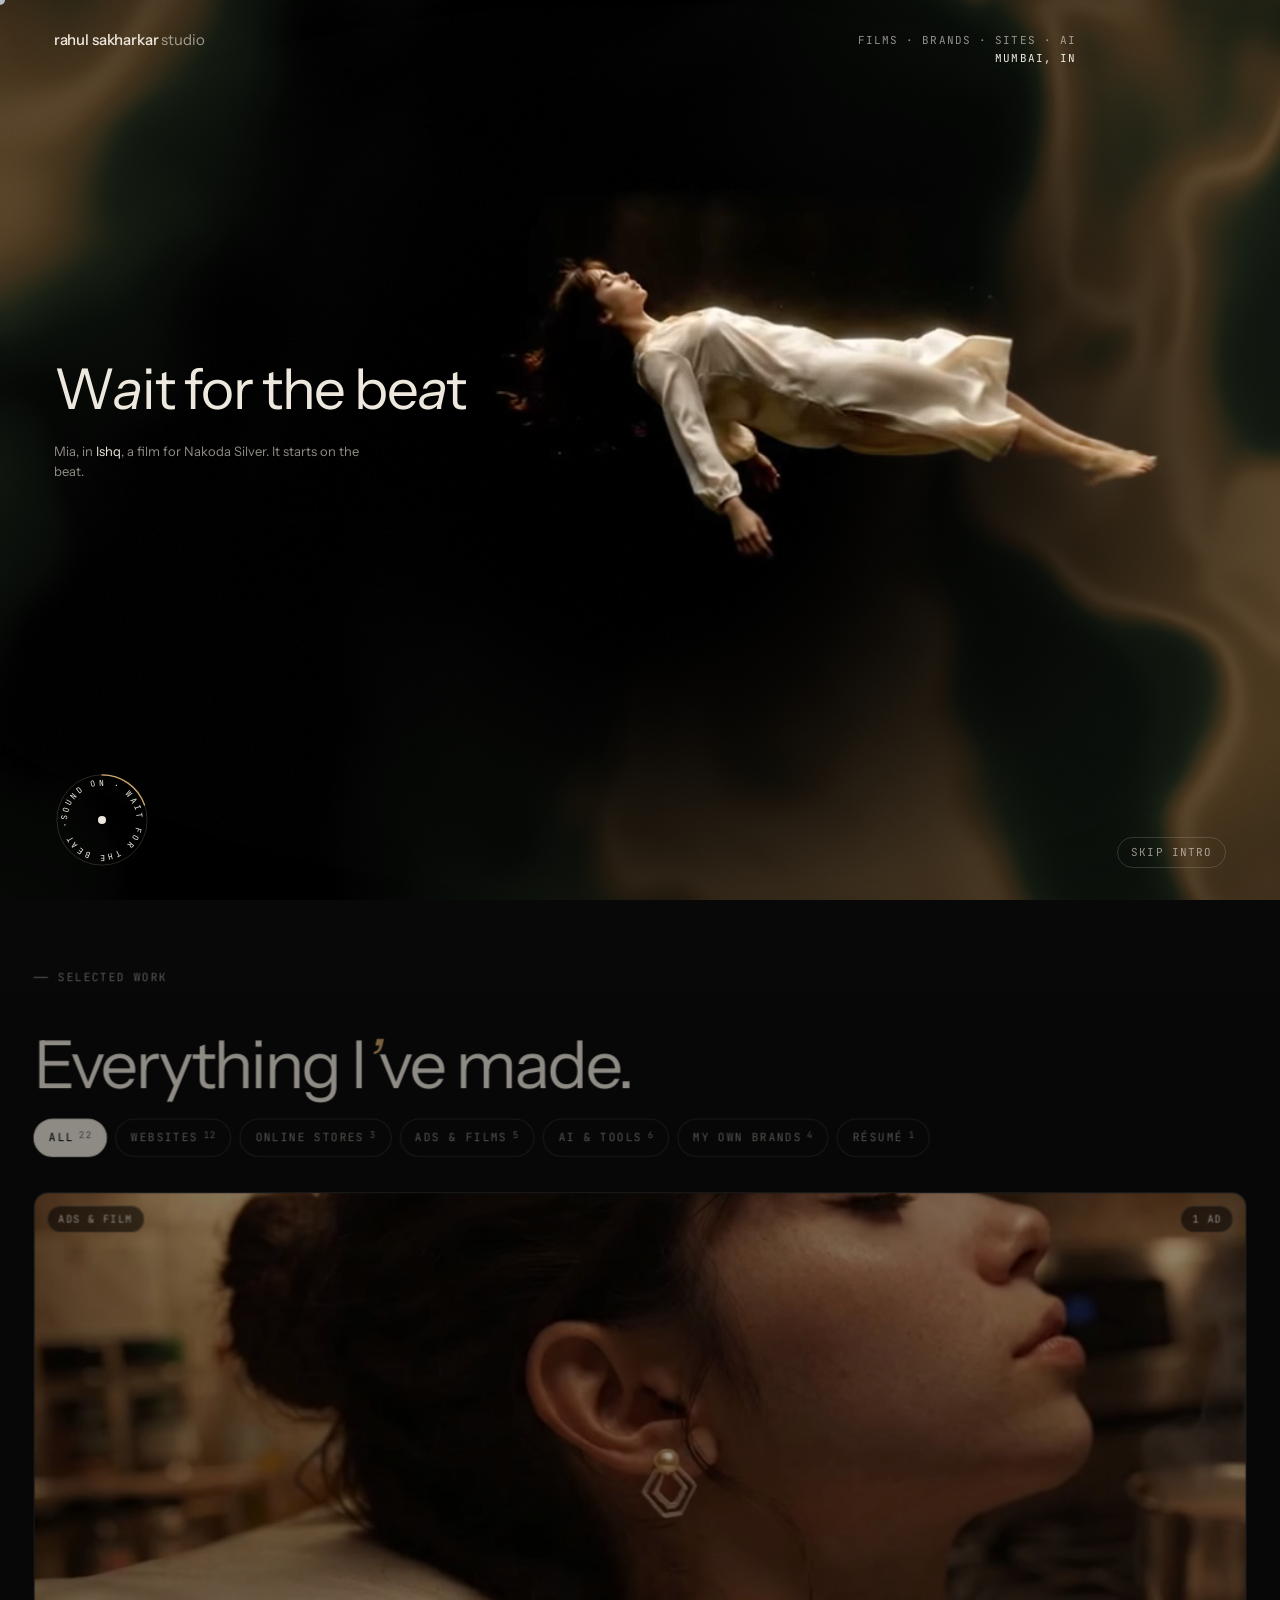
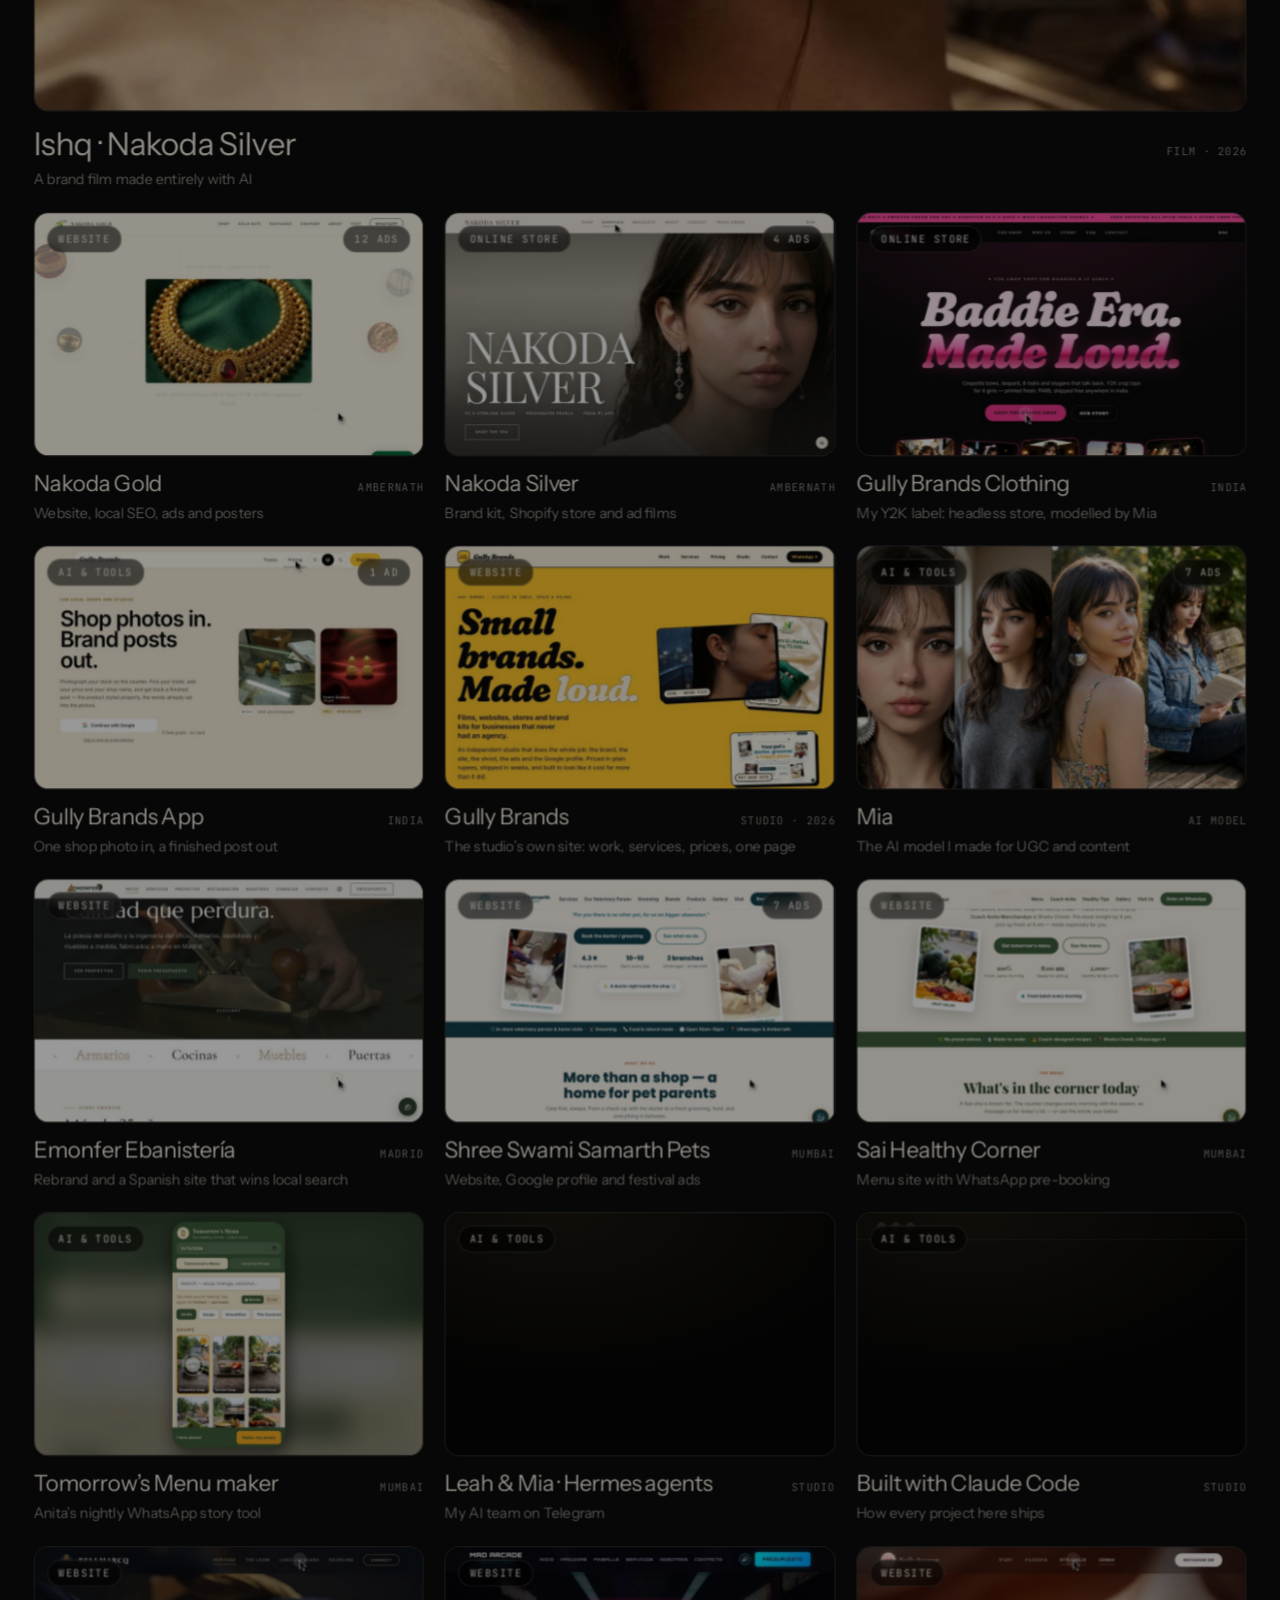
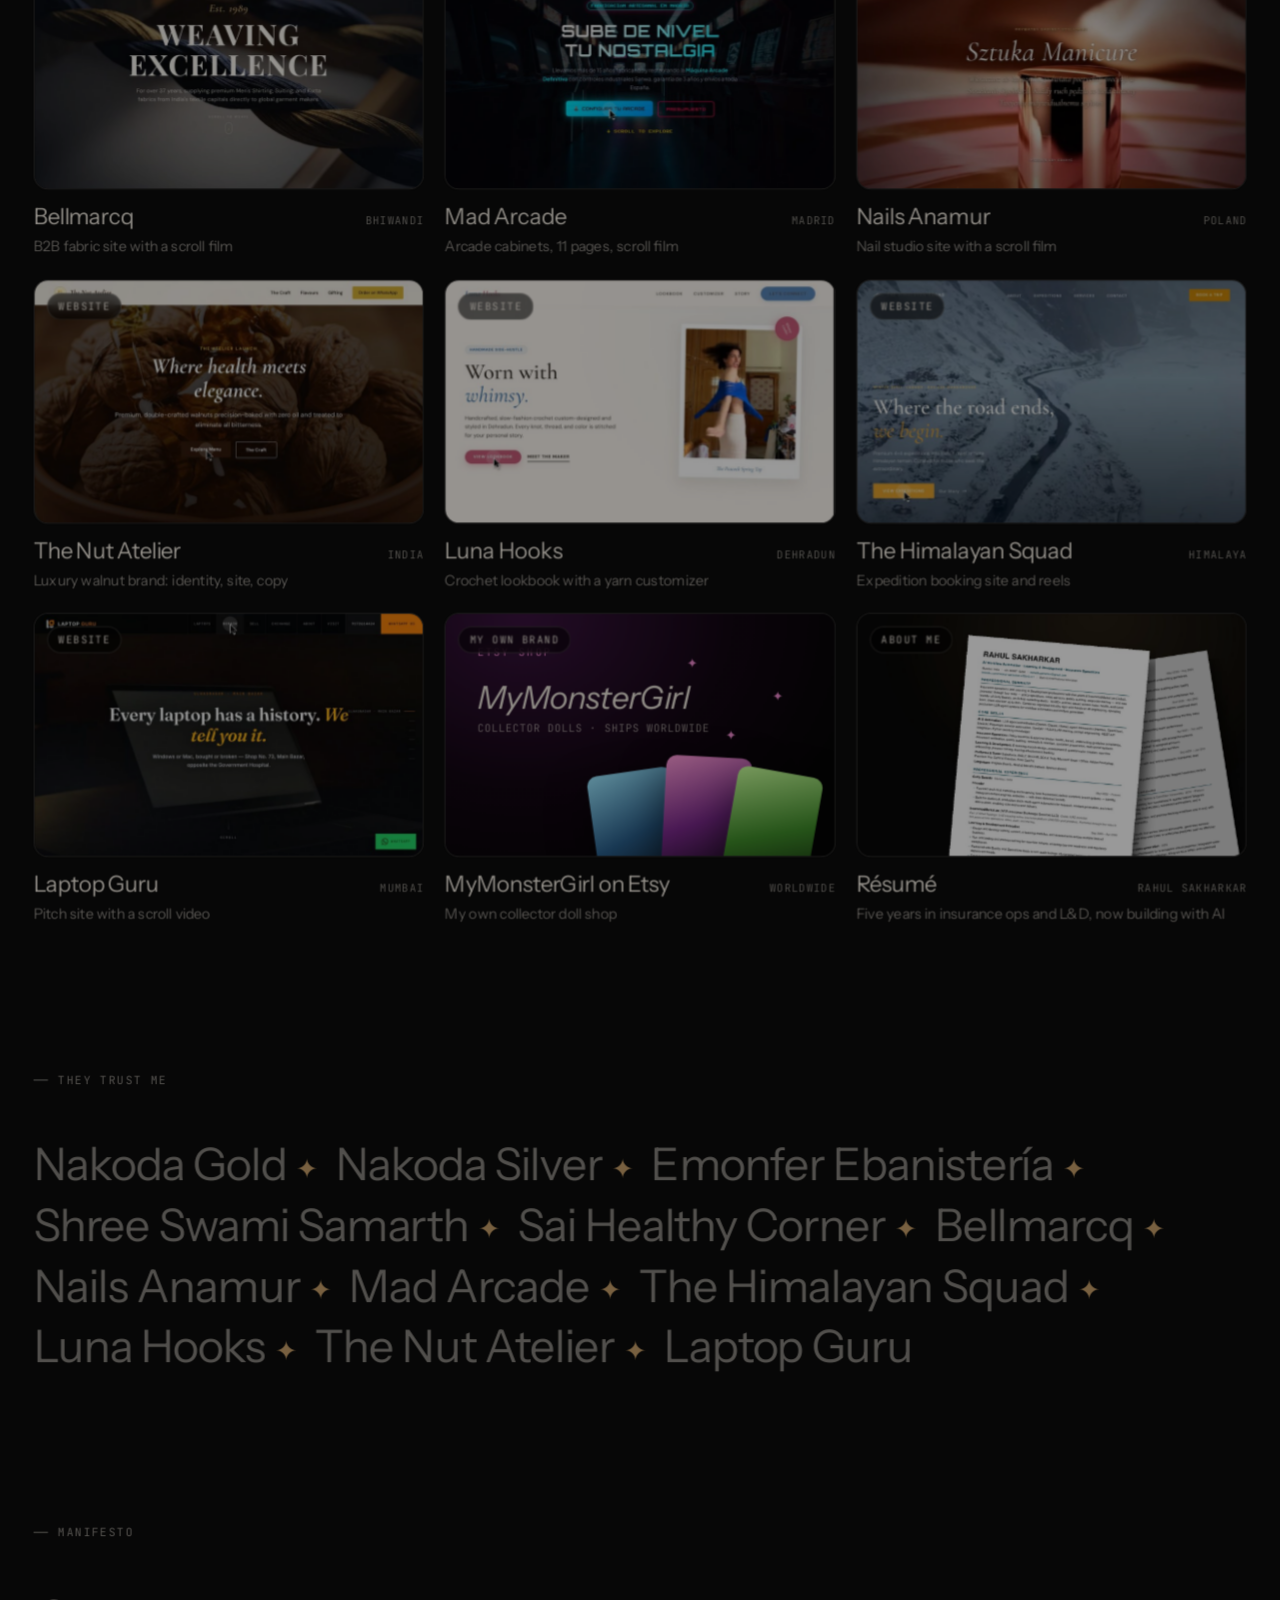
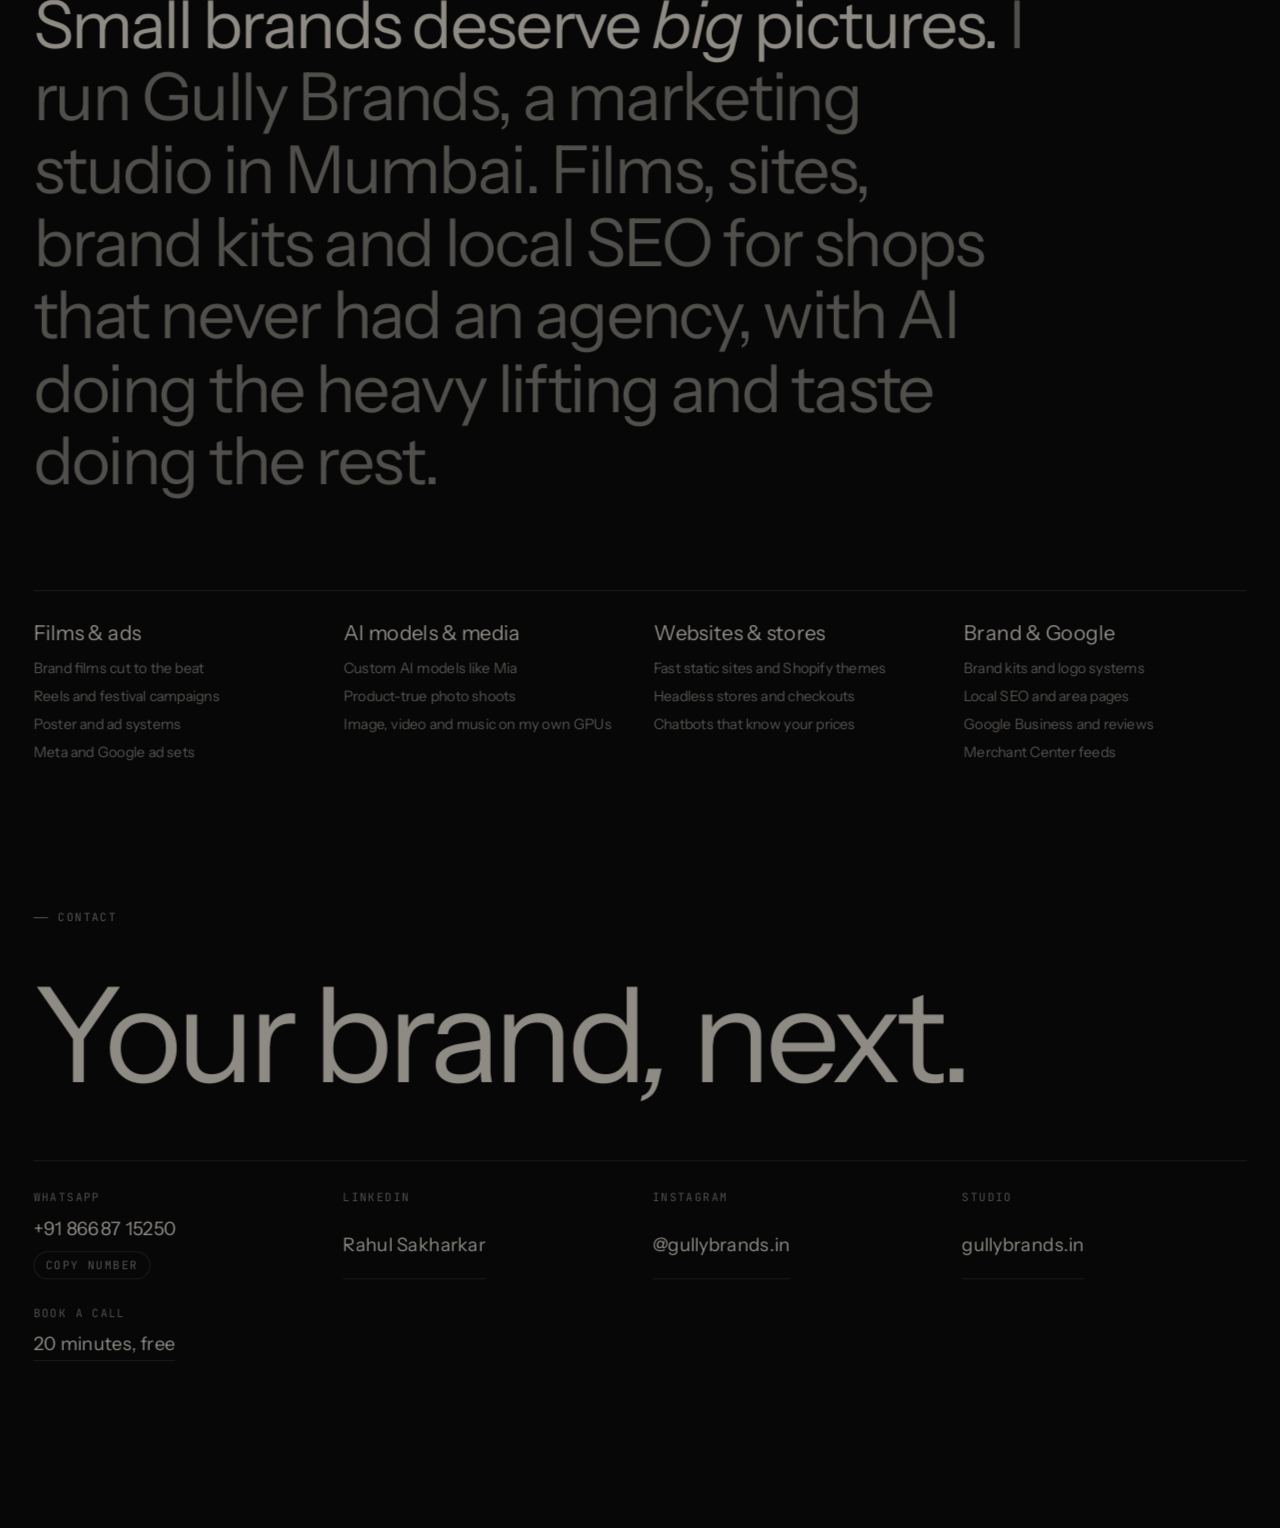
==== portfolio/index.html @ a45e588b "SEO: marketing agency in Mumbai Main site: keyworded title and description, Search Console tag, Loca" ====
<!doctype html>
<html lang="en">
<head>
<meta charset="utf-8">
<meta name="viewport" content="width=device-width, initial-scale=1, viewport-fit=cover">
<title>Rahul Sakharkar · Films, Websites &amp; Marketing for Small Businesses in Mumbai — Gully Brands</title>
<meta name="description" content="Portfolio of Rahul Sakharkar, founder of Gully Brands, a marketing studio in Mumbai: brand films, websites, online stores, brand kits and local SEO for small businesses in Mumbai, Thane, Ambernath, Madrid and Poland. Opens with Ishq, a film for Nakoda Silver starring Mia, an AI model.">
<link rel="canonical" href="https://gullybrands.in/portfolio/">
<meta property="og:type" content="website"><meta property="og:title" content="Rahul Sakharkar · Films, websites &amp; marketing for small businesses"><meta property="og:description" content="Founder of Gully Brands, Mumbai. 21 projects: brand films, websites, stores, brand kits, AI tools."><meta property="og:url" content="https://gullybrands.in/portfolio/"><meta property="og:image" content="https://gullybrands.in/portfolio/media/ishq-full-poster.jpg"><meta name="twitter:card" content="summary_large_image">
<meta name="theme-color" content="#000000">
<link rel="icon" href="data:image/svg+xml,%3Csvg xmlns=%27http://www.w3.org/2000/svg%27 viewBox=%270 0 16 16%27%3E%3Ccircle cx=%278%27 cy=%278%27 r=%275%27 fill=%27%23EDE7DD%27/%3E%3C/svg%3E">
<script type="application/ld+json">{"@context":"https://schema.org","@graph":[{"@type":"Person","@id":"https://gullybrands.in/portfolio/#rahul","name":"Rahul Sakharkar","jobTitle":"Founder, Gully Brands","description":"Makes brand films, websites, online stores, brand kits and AI tools for small businesses in Mumbai and abroad.","url":"https://gullybrands.in/portfolio/","email":"mailto:rishabhsakharkar@gmail.com","telephone":"+918668715250","address":{"@type":"PostalAddress","addressLocality":"Mumbai","addressRegion":"Maharashtra","addressCountry":"IN"},"worksFor":{"@type":"Organization","name":"Gully Brands","url":"https://gullybrands.in/"},"knowsAbout":["Brand films","Website design","Shopify","Branding","Local SEO","Instagram marketing","AI content production"],"sameAs":["https://www.linkedin.com/in/rahul-sakharkar-a75b43177","https://www.instagram.com/gullybrands.in/","https://gullybrands.in/"]},{"@type":"WebPage","@id":"https://gullybrands.in/portfolio/","url":"https://gullybrands.in/portfolio/","name":"Rahul Sakharkar · Portfolio","about":{"@id":"https://gullybrands.in/portfolio/#rahul"},"isPartOf":{"@type":"WebSite","url":"https://gullybrands.in/","name":"Gully Brands"}}]}</script>
<link rel="preconnect" href="https://fonts.googleapis.com">
<link rel="preconnect" href="https://fonts.gstatic.com" crossorigin>
<link rel="stylesheet" href="https://fonts.googleapis.com/css2?family=Instrument+Sans:ital,wght@0,400;0,500;1,400;1,500&family=JetBrains+Mono:wght@400&display=swap">
<style>
/* Layout: two layers. On top, the intro: Mia floats in black space while the Ishq song builds, the
   film plays on the beat at 70% size, an end card, then the window blurs and closes like a shutter.
   Underneath, the portfolio in the monopo.vn manner: a liquid gold-and-sage hero with a glass sphere,
   a cycling headline, then selected work as a filterable grid of project cards (each opens a project window), clients,
   manifesto, Mia, and contact. One look: black, pearl, warm gold. No light theme. */
:root{
  color-scheme:dark;
  --void:#000000;
  --ink:#070707;
  --pearl:#EDE7DD;
  --pearl-dim:rgba(237,231,221,.58);
  --pearl-mute:rgba(237,231,221,.55);
  --pearl-faint:rgba(237,231,221,.16);
  --gold:#C8A06A;
  --f-sans:"Instrument Sans","Helvetica Neue",Arial,system-ui,sans-serif;
  --f-mono:"JetBrains Mono",ui-monospace,SFMono-Regular,Menlo,monospace;
  --edge:clamp(16px,4.2vw,64px);
}
*{box-sizing:border-box}
html{scroll-behavior:smooth}
body{margin:0;background:var(--ink);color:var(--pearl);font:400 16px/1.5 var(--f-sans);-webkit-font-smoothing:antialiased;-webkit-tap-highlight-color:transparent;overflow-x:hidden}
body.intro-on{overflow:hidden;height:100%}
body.intro-on .nav{opacity:0}
@media (hover:hover) and (pointer:fine){body,button,a{cursor:none}}
dialog,dialog *{cursor:auto!important}dialog button,dialog a,dialog [data-adk]{cursor:pointer!important}
body:has(dialog[open]) .cursor{display:none!important}
img,video{max-width:100%;display:block}
a{color:inherit}
p{margin:0}
h1,h2,h3{margin:0;font-weight:400;text-wrap:balance}
i{font-style:italic}
.mono{font:400 11px/1.6 var(--f-mono);letter-spacing:.1em;text-transform:uppercase}
.sr{position:absolute;width:1px;height:1px;overflow:hidden;clip:rect(0 0 0 0);white-space:nowrap}
button:focus-visible,a:focus-visible{outline:1px solid var(--pearl);outline-offset:4px;border-radius:4px}

/* =========================================================================================
   PORTFOLIO
   ========================================================================================= */
.site{position:relative;transform:scale(1.035);filter:brightness(.6);transition:transform 1.6s cubic-bezier(.2,.7,.2,1),filter 1.6s ease}
body.revealing .site,body.intro-done .site{transform:none;filter:none}
.wrap{padding-inline:var(--edge)}

.nav{position:fixed;top:0;left:0;right:0;z-index:30;transition:opacity .8s ease;display:flex;justify-content:space-between;align-items:flex-start;padding:calc(var(--edge) * .55 + env(safe-area-inset-top,0px)) var(--edge) 0;pointer-events:none;text-shadow:0 1px 12px rgba(0,0,0,.55)}
.nav > *{pointer-events:auto}
.logo{font:500 15px/1 var(--f-sans);letter-spacing:-.01em;text-decoration:none;color:var(--pearl)}
.logo span{font-weight:400;color:var(--pearl-dim)}
.nav ul{list-style:none;margin:0;padding:0;display:grid;gap:0;text-align:right}
.nav ul a{display:inline-block;padding:4px 0}
.nav ul a{font:400 11px/1 var(--f-mono);letter-spacing:.12em;text-transform:uppercase;text-decoration:none;color:var(--pearl);transition:color .3s}
.nav ul a:hover{color:var(--gold)}
.nav{visibility:visible}
body.scrolled .nav{opacity:0;visibility:hidden;transition:opacity .3s ease,visibility 0s linear .3s}
.navbar{position:fixed;top:calc(12px + env(safe-area-inset-top,0px));left:var(--edge);right:var(--edge);z-index:31;display:flex;justify-content:space-between;align-items:center;gap:12px;pointer-events:none;opacity:0;visibility:hidden;transform:translate3d(0,-12px,0);transition:opacity .3s ease,transform .45s cubic-bezier(.2,.7,.2,1),visibility 0s linear .45s}
body.scrolled .navbar{opacity:1;visibility:visible;transform:none;transition:opacity .35s ease .05s,transform .5s cubic-bezier(.2,.7,.2,1),visibility 0s}
body.intro-on .navbar{opacity:0!important;visibility:hidden!important}
.navbar > *{pointer-events:auto;background:rgba(8,8,8,.72);border:1px solid var(--pearl-faint);border-radius:999px;-webkit-backdrop-filter:blur(14px);backdrop-filter:blur(14px)}
.navbar .logo{padding:11px 16px}
.navbar ul{list-style:none;margin:0;padding:11px 18px;display:flex;gap:20px}
.navbar ul a{font:400 11px/1 var(--f-mono);letter-spacing:.12em;text-transform:uppercase;text-decoration:none;color:var(--pearl);transition:color .3s}
.navbar ul a:hover{color:var(--gold)}
@media (max-width:760px){.navbar{justify-content:center}.navbar .logo{display:none}.navbar ul{gap:13px;padding:10px 14px}.navbar ul a{font-size:10px;letter-spacing:.08em}}

/* hero */
.hero{position:relative;min-height:100vh;min-height:100svh;display:grid;place-items:center;overflow:hidden;background:var(--void)}
#heroGl{position:absolute;inset:0;width:100%;height:100%;display:block}
/* phones get a pre-rendered frame of the glow: no live shader, no GPU quirks, no battery */
.hero-still{position:absolute;inset:0;display:none;overflow:hidden}
.hero-still img{width:100%;height:100%;object-fit:cover;animation:heroDrift 36s ease-in-out infinite alternate}
@keyframes heroDrift{from{transform:scale(1.05) translate(-1%,0)}to{transform:scale(1.12) translate(1%,-1.5%)}}
@media (hover:none){.hero-still{display:block}#heroGl{display:none}}
.broken{display:none!important}
.hero-fade{position:absolute;left:0;right:0;bottom:0;height:28%;background:linear-gradient(transparent,var(--ink));pointer-events:none}
.hero-copy{position:relative;z-index:2;text-align:center;padding:0 var(--edge);display:grid;gap:22px;justify-items:center}
.hero .line{position:relative;height:1.2em;width:min(92vw,980px);font:400 clamp(26px,4.6vw,70px)/1.15 var(--f-sans);letter-spacing:-.025em}
.hero .line .w{left:0;right:0;text-align:center}
.hero-sub{max-width:44ch;color:var(--pearl-dim);font-size:15px}
.hero-sub b{font-weight:500;color:var(--pearl)}
.hero-cta{display:inline-flex;align-items:center;gap:10px;font:400 11px/1 var(--f-mono);letter-spacing:.12em;text-transform:uppercase;color:var(--pearl);background:rgba(0,0,0,.28);border:1px solid var(--pearl-faint);border-radius:999px;padding:12px 16px;backdrop-filter:blur(8px);-webkit-backdrop-filter:blur(8px)}
.hero-cta:hover{border-color:var(--pearl)}
.tri{width:0;height:0;border-left:8px solid currentColor;border-top:5px solid transparent;border-bottom:5px solid transparent}
.scroll-badge{position:absolute;left:var(--edge);bottom:calc(var(--edge) * .6);z-index:2;width:88px;height:88px;color:var(--pearl)}
.scroll-badge svg{width:100%;height:100%;animation:spin 18s linear infinite}
.scroll-badge text{font:400 8.4px var(--f-mono);fill:var(--pearl)}
.scroll-badge .arrow{position:absolute;inset:0;margin:auto;width:9px;height:9px;border-right:1px solid var(--pearl);border-bottom:1px solid var(--pearl);transform:translateY(-2px) rotate(45deg)}

/* rotating word lines (shared by hero and intro) */
.line .w{position:absolute;top:0;white-space:nowrap;opacity:0;filter:blur(8px);transform:translateY(.25em);transition:opacity 1.1s ease,filter 1.1s ease,transform 1.1s cubic-bezier(.2,.7,.2,1)}
.line .w.on{opacity:1;filter:blur(0);transform:none}
.line .w.off{opacity:0;filter:blur(8px);transform:translateY(-.25em)}
.line i{font-style:italic;font-weight:400}

/* sections */
.sec{padding-block:clamp(72px,11vw,150px) 0}
.label{display:flex;align-items:center;gap:10px;color:var(--pearl-dim);margin-bottom:clamp(26px,4vw,44px)}
#work .label{scroll-margin-top:104px}
#work .label:focus{outline:none}
.label::before{content:"";width:14px;height:1px;background:currentColor}

/* selected work: filters + project grid */
.work-head{display:flex;justify-content:space-between;align-items:end;gap:20px 32px;flex-wrap:wrap;margin-bottom:clamp(22px,3vw,34px)}
.work-head h2{font:400 clamp(34px,5vw,72px)/1 var(--f-sans);letter-spacing:-.035em;margin:0}
.work-head h2 i{color:var(--gold)}
.filters{display:flex;flex-wrap:wrap;gap:8px}
.filters button{font:400 11px/1 var(--f-mono);letter-spacing:.1em;text-transform:uppercase;color:var(--pearl-dim);background:none;border:1px solid var(--pearl-faint);border-radius:999px;padding:11px 14px;cursor:pointer;transition:color .25s,border-color .25s,background .25s}
.filters button sup{font-size:9px;margin-left:5px;color:var(--pearl-mute);vertical-align:.35em}
.filters button:hover{color:var(--pearl);border-color:rgba(237,231,221,.4)}
.filters button[aria-pressed="true"]{background:var(--pearl);color:#000;border-color:var(--pearl)}
.filters button[aria-pressed="true"] sup{color:rgba(0,0,0,.55)}
.grid{display:grid;grid-template-columns:repeat(3,minmax(0,1fr));gap:clamp(14px,1.6vw,22px)}
.card{display:flex;flex-direction:column;gap:14px;color:var(--pearl);text-decoration:none;min-width:0;animation:cardIn .5s cubic-bezier(.2,.7,.2,1) both}
@keyframes cardIn{from{opacity:0;transform:translateY(14px)}to{opacity:1;transform:none}}
.card[hidden]{display:none}
.card.big{grid-column:1/-1}
.card.big .card-media{aspect-ratio:21/9}
.card-media{position:relative;aspect-ratio:16/10;border-radius:14px;overflow:hidden;background:#0d0d0d;border:1px solid var(--pearl-faint);isolation:isolate}
.card-media video,.card-media img,.card-media .scene{position:absolute;inset:0;width:100%;height:100%;object-fit:cover;display:block;transition:transform .9s cubic-bezier(.2,.7,.2,1)}
.card:hover .card-media video,.card:hover .card-media img,.card:focus-visible .card-media video{transform:scale(1.035)}
.card-media .open{position:absolute;right:12px;bottom:12px;z-index:2;font:400 10px/1 var(--f-mono);letter-spacing:.14em;text-transform:uppercase;color:#000;background:var(--pearl);border-radius:999px;padding:9px 12px;opacity:0;transform:translateY(6px);transition:opacity .3s,transform .3s}
.card:hover .open,.card:focus-visible .open{opacity:1;transform:none}
.card-media .pill{position:absolute;left:12px;top:12px;z-index:2;font:400 10px/1 var(--f-mono);letter-spacing:.12em;text-transform:uppercase;color:var(--pearl);background:rgba(0,0,0,.55);border:1px solid rgba(237,231,221,.18);border-radius:999px;padding:7px 10px;backdrop-filter:blur(6px);-webkit-backdrop-filter:blur(6px)}
.card-media .pill.ads{left:auto;right:12px}
.card-info{display:flex;justify-content:space-between;gap:12px;align-items:baseline}
.card-info h3{font:400 clamp(20px,1.7vw,26px)/1.15 var(--f-sans);letter-spacing:-.02em;margin:0}
.card.big .card-info h3{font-size:clamp(24px,2.4vw,36px)}
.card-info .meta{font:400 10.5px/1.5 var(--f-mono);letter-spacing:.1em;text-transform:uppercase;color:var(--pearl-mute);text-align:right;white-space:nowrap}
.card-sub{font-size:14px;color:var(--pearl-dim);margin:-8px 0 0}
.card-media .mia4{display:grid;grid-template-columns:repeat(4,1fr);position:absolute;inset:0}
.card-media .mia4 img{position:static;width:100%;height:100%;object-fit:cover;object-position:50% 20%}
@media (max-width:1100px){.grid{grid-template-columns:repeat(2,minmax(0,1fr))}}
@media (max-width:640px){.grid{grid-template-columns:1fr}.card.big .card-media{aspect-ratio:16/10}.card-info{flex-direction:column;gap:4px}.card-info .meta{text-align:left}.card-media .open{opacity:1;transform:none}}
@media (hover:none){.card-media .open{opacity:1;transform:none}}
/* résumé page inside the project window */
.cv-page{clear:both;padding:clamp(56px,6vw,84px) clamp(20px,5vw,72px) clamp(36px,5vw,64px);display:grid;gap:clamp(28px,4vw,48px)}
.cv-page[hidden]{display:none}
.cv-top{display:grid;grid-template-columns:minmax(0,1fr) auto;gap:24px 40px;align-items:end;border-bottom:1px solid var(--pearl-faint);padding-bottom:clamp(24px,3vw,36px)}
.cv-top h2{font:400 clamp(40px,6vw,88px)/.95 var(--f-sans);letter-spacing:-.04em;margin:0}
.cv-top .role{color:var(--gold);margin:14px 0 0}
.cv-top .where{color:var(--pearl-dim);margin:8px 0 0;font-size:15px}
.cv-links{display:flex;flex-wrap:wrap;gap:8px;justify-content:flex-end}
.cv-links a{font:400 11px/1 var(--f-mono);letter-spacing:.1em;text-transform:uppercase;color:var(--pearl);text-decoration:none;border:1px solid var(--pearl-faint);border-radius:999px;padding:12px 15px;white-space:nowrap}
.cv-links a.dl{background:var(--pearl);color:#000;border-color:var(--pearl)}
.cv-links a:hover{border-color:var(--gold)}.cv-links a.dl:hover{background:var(--gold);border-color:var(--gold)}
.cv-sum{font:400 clamp(18px,1.7vw,24px)/1.45 var(--f-sans);letter-spacing:-.01em;color:var(--pearl);max-width:62ch;margin:0}
.cv-nums{display:flex;flex-wrap:wrap;gap:14px 44px}
.cv-nums b{display:block;font:400 clamp(30px,3vw,44px)/1 var(--f-sans);letter-spacing:-.03em}
.cv-nums span{color:var(--pearl-mute);display:block;margin-top:6px}
.cv-cols{display:grid;grid-template-columns:minmax(0,1.55fr) minmax(0,1fr);gap:clamp(28px,5vw,72px)}
.cv-cols > *{min-width:0}
.cv-h{color:var(--pearl-mute);margin:0 0 18px!important;display:flex;align-items:center;gap:10px}
.cv-h::before{content:"";width:14px;height:1px;background:currentColor}
.cv-job{position:relative;padding:0 0 26px 22px;border-left:1px solid var(--pearl-faint)}
.cv-job:last-child{padding-bottom:0}
.cv-job::before{content:"";position:absolute;left:-4px;top:7px;width:7px;height:7px;border-radius:50%;background:var(--gold)}
.cv-job h4{font:500 17px/1.3 var(--f-sans);margin:0}
.cv-job .co{color:var(--pearl-dim);font-size:14px;margin:4px 0 0}
.cv-job .when{color:var(--gold);margin:6px 0 10px}
.cv-job ul{margin:0;padding:0 0 0 16px;display:grid;gap:6px;color:var(--pearl-dim);font-size:14.5px;line-height:1.5}
.cv-job ul li::marker{color:var(--gold)}
.cv-side{display:grid;gap:30px;align-content:start}
.cv-side p:not(.cv-h){margin:0;color:var(--pearl-dim);font-size:14.5px;line-height:1.55}
.cv-side p b{color:var(--pearl);font-weight:500;display:block;margin-bottom:2px}
.cv-tags{display:flex;flex-wrap:wrap;gap:6px}
.cv-tags span{font:400 10.5px/1 var(--f-mono);letter-spacing:.06em;text-transform:uppercase;border:1px solid var(--pearl-faint);border-radius:999px;padding:8px 10px;color:var(--pearl-dim)}
.cv-proj{display:grid;gap:14px}
.cv-proj div{border:1px solid var(--pearl-faint);border-radius:12px;padding:16px 18px}
.cv-proj h5{font:500 15px/1.35 var(--f-sans);margin:0 0 6px}
.cv-proj p{margin:0;color:var(--pearl-dim);font-size:14px;line-height:1.5}
@media (max-width:860px){.cv-nums{display:grid;grid-template-columns:1fr 1fr;gap:22px 20px}.cv-top{grid-template-columns:1fr}.cv-links{justify-content:flex-start}.cv-cols{grid-template-columns:1fr}}
/* mini scenes: Claude Code terminal and Hermes chat (hover preview, touch thumbs, case pop-up) */
.scene{position:relative;overflow:hidden;background:radial-gradient(120% 100% at 30% 0%,#1b1710,#050505 70%);font:400 13px/1.5 var(--f-mono);color:var(--pearl)}
.scene .sl{position:absolute;left:7%;right:7%;opacity:0;transform:translateY(8px);animation:sl 7s cubic-bezier(.2,.7,.2,1) infinite}
@keyframes sl{0%{opacity:0;transform:translateY(8px)}6%,82%{opacity:1;transform:none}92%,100%{opacity:0;transform:none}}
.scene.term .bar{position:absolute;left:0;right:0;top:0;height:11%;display:flex;gap:6px;align-items:center;padding:0 5%;border-bottom:1px solid rgba(237,231,221,.08)}
.scene.term .bar i{width:8px;height:8px;border-radius:50%;background:#3a352c}
.scene.term .sl{font-size:clamp(9px,1.05vw,14px)}
.scene.term .ok{color:#9fc48f}.scene.term .dim{color:var(--pearl-mute)}.scene.term .g{color:var(--gold)}
.scene.chat .sl{max-width:72%;padding:.55em .85em;border-radius:14px;font:400 clamp(9px,1vw,13px)/1.35 var(--f-sans)}
.scene.chat .me{left:auto;right:6%;background:#2f3d2c;border-bottom-right-radius:4px}
.scene.chat .bot{background:#1e1c18;border:1px solid rgba(237,231,221,.1);border-bottom-left-radius:4px}
.scene.chat .bot b{display:block;font:400 .8em/1.4 var(--f-mono);letter-spacing:.08em;text-transform:uppercase;color:var(--gold)}
.scene.etsy{background:radial-gradient(90% 120% at 20% 0%,#3b1440,#120612 60%,#050505);font-family:var(--f-sans)}
.scene.etsy .eb{position:absolute;left:8%;top:14%;font:400 clamp(8px,.8vw,11px)/1 var(--f-mono);letter-spacing:.2em;text-transform:uppercase;color:#f08bd0}
.scene.etsy .et{position:absolute;left:8%;top:28%;font:italic 400 clamp(18px,2.4vw,40px)/1 var(--f-sans);letter-spacing:-.02em;color:var(--pearl)}
.scene.etsy .es{position:absolute;left:8%;top:calc(28% + clamp(24px,3vw,50px));font:400 clamp(8px,.8vw,11px)/1.3 var(--f-mono);letter-spacing:.08em;text-transform:uppercase;color:var(--pearl-dim)}
.scene.etsy .ec{position:absolute;bottom:-12%;width:22%;aspect-ratio:3/4;border-radius:10px;background:linear-gradient(160deg,#ff9bd8,#7b2a8c 55%,#1b0b20);box-shadow:0 18px 40px rgba(0,0,0,.5);animation:ecf 6s ease-in-out infinite}
.scene.etsy .c1{right:40%;transform:rotate(-8deg);animation-delay:-1s;background:linear-gradient(160deg,#9be7ff,#2a5f8c 55%,#0b1420)}
.scene.etsy .c2{right:22%;transform:rotate(3deg);bottom:-6%;animation-delay:-3s}
.scene.etsy .c3{right:5%;transform:rotate(10deg);animation-delay:-4.5s;background:linear-gradient(160deg,#c8ff9b,#3f8c2a 55%,#0f200b)}
@keyframes ecf{0%,100%{translate:0 0}50%{translate:0 -10%}}
.scene.etsy .ek{position:absolute;color:#f08bd0;font-style:normal;font-size:clamp(9px,1vw,14px);animation:ekt 3.2s ease-in-out infinite}
.scene.etsy .k1{left:62%;top:16%}.scene.etsy .k2{left:84%;top:30%;animation-delay:-1.1s}.scene.etsy .k3{left:72%;top:46%;animation-delay:-2.2s}
@keyframes ekt{0%,100%{opacity:.2;transform:scale(.7)}50%{opacity:1;transform:scale(1.15)}}
/* case-study pop-up */
dialog.case{width:min(1160px,calc(100vw - 24px));max-height:calc(100dvh - 24px);padding:0;border:1px solid var(--pearl-faint);border-radius:18px;background:#050505;color:var(--pearl);overflow:auto;overscroll-behavior:contain;scrollbar-width:thin;scrollbar-color:rgba(237,231,221,.25) transparent}
dialog.case[open]{animation:caseIn .5s cubic-bezier(.2,.7,.2,1)}
@keyframes caseIn{from{opacity:0;transform:translateY(24px) scale(.98)}to{opacity:1;transform:none}}
dialog.case::backdrop{background:rgba(0,0,0,.82);backdrop-filter:blur(12px);-webkit-backdrop-filter:blur(12px)}
.case-media{position:relative;width:100%;aspect-ratio:16/10;max-height:min(62vh,700px);background:#000;overflow:hidden}
.case-media video,.case-media .scene{position:absolute;inset:0;width:100%;height:100%;object-fit:cover}
.case-media .scene.chat .sl{max-width:min(70%,460px);font-size:clamp(12px,1.25vw,16px)}
.case-media .scene.chat .bot{left:max(7%,calc(50% - 300px))}.case-media .scene.chat .me{right:max(6%,calc(50% - 300px))}
.case-media .scene.term .sl{font-size:clamp(11px,1.2vw,16px);left:max(7%,calc(50% - 330px))}
.case-media::after{content:"";position:absolute;left:0;right:0;bottom:0;height:34%;background:linear-gradient(transparent,#050505);pointer-events:none}
.case-body[hidden],.case-media[hidden]{display:none!important}
.case-body{display:grid;grid-template-columns:minmax(0,1.1fr) minmax(0,1fr);gap:clamp(24px,4vw,64px);padding:clamp(20px,3vw,40px) clamp(20px,3.4vw,48px) clamp(24px,3vw,40px);margin-top:-48px;position:relative}
.case-body > *{min-width:0}
.case-lead{display:grid;gap:16px;align-content:start}
.case-body .k{color:var(--gold)}
.case-body h2{font:400 clamp(32px,4.2vw,60px)/1 var(--f-sans);letter-spacing:-.035em;margin:0}
.case-body p{color:var(--pearl-dim);margin:0;max-width:54ch}
.case-made{display:grid;gap:18px;align-content:start}
.case-body ul{list-style:none;margin:0;padding:0;display:grid;gap:10px}
.case-body li{position:relative;padding-left:22px;color:var(--pearl);font-size:15px;line-height:1.45}
.case-body li::before{content:"✦";position:absolute;left:0;top:.1em;color:var(--gold);font-size:11px}
.case-stats{display:flex;flex-wrap:wrap;gap:12px 32px;border-top:1px solid var(--pearl-faint)}
.case-stats div{padding-top:14px;max-width:16ch}
.case-stats b{display:block;font:400 32px/1 var(--f-sans);letter-spacing:-.02em}
.case-stats span{color:var(--pearl-mute);display:block;margin-top:6px}
.case-acts{display:flex;gap:10px;flex-wrap:wrap;padding-top:6px}
.case-acts a,.case-acts button{font:400 11px/1 var(--f-mono);letter-spacing:.12em;text-transform:uppercase;color:var(--pearl);background:none;border:1px solid var(--pearl-faint);border-radius:999px;padding:14px 18px;text-decoration:none;cursor:pointer}
.case-acts a{background:var(--pearl);color:#000;border-color:var(--pearl)}
.case-acts .primary{background:var(--gold);color:#000;border-color:var(--gold)}
.case-stats[hidden]{display:none}
.case-acts a:hover{background:var(--gold);border-color:var(--gold)}
.case-acts button:hover{border-color:var(--pearl)}
.case-ads{padding:0 clamp(20px,3.4vw,48px) clamp(28px,3.4vw,48px)}
.case-ads[hidden]{display:none}
.case-ads .mono{color:var(--pearl-mute);margin:0 0 14px;display:flex;justify-content:space-between;gap:12px}
.ads-strip{display:flex;gap:12px;overflow-x:auto;scroll-snap-type:x proximity;padding-bottom:10px;scrollbar-width:thin;scrollbar-color:rgba(237,231,221,.25) transparent;overscroll-behavior-x:contain}
.ad-tile{position:relative;flex:0 0 auto;height:clamp(220px,32vh,320px);aspect-ratio:9/16;border-radius:12px;overflow:hidden;background:#111;border:1px solid var(--pearl-faint);padding:0;cursor:pointer;scroll-snap-align:start;color:var(--pearl);text-align:left}
.ad-tile.w{aspect-ratio:16/9}.ad-tile.p{aspect-ratio:4/5}
.ad-tile img{width:100%;height:100%;object-fit:cover;display:block;transition:transform .6s cubic-bezier(.2,.7,.2,1)}
.ad-tile:hover img,.ad-tile:focus-visible img{transform:scale(1.04)}
.ad-tile span{position:absolute;left:0;right:0;bottom:0;padding:28px 12px 10px;font:400 10px/1.35 var(--f-mono);letter-spacing:.08em;text-transform:uppercase;background:linear-gradient(transparent,rgba(0,0,0,.8))}
.ad-tile .pl{position:absolute;top:10px;right:10px;width:30px;height:30px;border-radius:50%;background:rgba(0,0,0,.55);display:grid;place-items:center;backdrop-filter:blur(6px);-webkit-backdrop-filter:blur(6px)}
.ad-tile .pl::before{content:"";border-left:9px solid var(--pearl);border-top:6px solid transparent;border-bottom:6px solid transparent;margin-left:3px}
.case-nav{position:sticky;top:12px;float:left;margin:12px 0 -52px 12px;z-index:3;display:flex;align-items:center;gap:4px;background:rgba(0,0,0,.6);border:1px solid var(--pearl-faint);border-radius:999px;padding:3px;backdrop-filter:blur(6px);-webkit-backdrop-filter:blur(6px)}
.case-nav span{font:400 10px/1 var(--f-mono);letter-spacing:.12em;color:var(--pearl-dim);min-width:58px;text-align:center;padding:12px 10px}
.case-side{position:fixed;top:50%;z-index:5;width:60px;height:60px;margin-top:-30px;padding:0;border-radius:50%;border:1px solid rgba(237,231,221,.3);background:rgba(18,18,18,.78);color:var(--pearl);display:grid;place-items:center;cursor:pointer;backdrop-filter:blur(8px);-webkit-backdrop-filter:blur(8px);transition:background .2s,color .2s,transform .2s;animation:sideIn .35s .5s both}
.case-side span{position:absolute;top:calc(100% + 10px);font:400 10px/1 var(--f-mono);letter-spacing:.14em;text-transform:uppercase;color:var(--pearl-mute)}
.case-side:hover,.case-side:focus-visible{background:var(--pearl);color:#050505;transform:scale(1.07)}
.case-side.prev{left:max(12px,calc(50vw - min(580px,50vw - 92px) - 76px))}
.case-side.next{right:max(12px,calc(50vw - min(580px,50vw - 92px) - 76px))}
@keyframes sideIn{from{opacity:0}to{opacity:1}}
@media (min-width:900px){dialog.case{width:min(1160px,calc(100vw - 184px))}}
.case-fade{display:none}
@media (max-width:899px){.case-side{top:auto;bottom:max(20px,env(safe-area-inset-bottom));margin:0;width:50px;height:50px;box-shadow:0 6px 24px rgba(0,0,0,.6)}.case-side span{display:none}.case-side.prev{left:24px}.case-side.next{right:24px}.case-fade{display:block;position:sticky;bottom:0;height:96px;margin-top:28px;flex:none;background:linear-gradient(rgba(5,5,5,0),#050505 62%);pointer-events:none;z-index:4}.case-side{background:#141414;border-color:rgba(237,231,221,.38)}}
.case-media .mia4{display:grid;grid-template-columns:repeat(4,1fr);position:absolute;inset:0}.case-media .mia4 img{width:100%;height:100%;object-fit:cover;object-position:50% 25%;display:block}
.case-x{position:sticky;top:12px;float:right;margin:12px 12px -52px 0;z-index:3;width:40px;height:40px;border-radius:50%;border:1px solid var(--pearl-faint);background:rgba(0,0,0,.6);color:var(--pearl);font-size:18px;line-height:1;cursor:pointer;backdrop-filter:blur(6px);-webkit-backdrop-filter:blur(6px)}
dialog.lb{max-width:calc(100vw - 24px);max-height:calc(100dvh - 24px);padding:0;border:1px solid var(--pearl-faint);border-radius:14px;background:#000;color:var(--pearl);overflow:hidden}
dialog.lb::backdrop{background:rgba(0,0,0,.9)}
.lb-top{display:flex;justify-content:space-between;align-items:center;gap:12px;padding:10px 12px 10px 16px;color:var(--pearl-dim)}
.lb-top button{font:400 11px/1 var(--f-mono);letter-spacing:.1em;text-transform:uppercase;color:var(--pearl);background:none;border:1px solid var(--pearl-faint);border-radius:999px;padding:8px 12px;cursor:pointer}
.lb-side{animation:none}
.lb-side.prev{left:var(--lbl,24px);right:auto}
.lb-side.next{left:auto;right:var(--lbr,24px)}
.lb-side[hidden],.case-side[hidden]{display:none}
#lbN{color:var(--pearl-mute);margin-left:10px;white-space:nowrap}
body:has(#lb[open]) #case > .case-side,body:has(#ad[open]) #case > .case-side{visibility:hidden}
@media (max-width:899px){.lb-side{top:50%;bottom:auto;margin-top:-22px;width:44px;height:44px;background:rgba(10,10,10,.62)}.lb-side.prev{left:10px}.lb-side.next{right:10px}}
.lb-media video,.lb-media img{display:block;max-width:calc(100vw - 26px);max-height:calc(100dvh - 84px);width:auto;height:auto;margin:0 auto;background:#000}
@media (max-width:760px){
  .case-body{grid-template-columns:1fr;gap:26px;margin-top:-28px}
  .case-media{aspect-ratio:16/10;max-height:none}
  .case-media .scene{top:0}
  .ad-tile{height:240px}
}
@media (max-width:760px){
  .row{grid-template-columns:96px minmax(0,1fr);gap:14px 16px}
  .thumb-blank{display:flex!important}
  .row .thumb{display:block;grid-row:span 2;width:96px;height:72px;object-fit:cover;border-radius:6px;background:#111}
  .row .meta{display:none}
}
.work-note{margin-top:22px;color:var(--pearl-mute)}

/* clients */
.trust{font:400 clamp(24px,3.4vw,46px)/1.35 var(--f-sans);letter-spacing:-.02em;color:var(--pearl-mute);max-width:1200px}
.trust span{transition:color .3s;white-space:nowrap}
.trust span:hover{color:var(--pearl)}
.trust .sep{color:var(--gold);margin:0 .35em;font-size:.6em;vertical-align:middle}

/* manifesto */
.manifesto{font:400 clamp(30px,5vw,76px)/1.1 var(--f-sans);letter-spacing:-.03em;max-width:15em}
.manifesto em{font-style:normal;color:var(--pearl-mute)}
.caps{display:grid;grid-template-columns:repeat(4,minmax(0,1fr));gap:26px;margin-top:clamp(48px,7vw,90px);border-top:1px solid var(--pearl-faint);padding-top:28px}
.caps > *{min-width:0}
.caps h3{font:400 20px/1.2 var(--f-sans);margin-bottom:12px}
.caps ul{list-style:none;margin:0;padding:0;display:grid;gap:6px;color:var(--pearl-dim);font-size:14px}
@media (max-width:900px){.caps{grid-template-columns:repeat(2,minmax(0,1fr))}}

/* Mia */
.mia-head{display:grid;grid-template-columns:minmax(0,1.2fr) minmax(0,1fr);gap:clamp(24px,5vw,80px);align-items:end}
.mia-head > *{min-width:0}
.mia-head h2{font:400 clamp(40px,6vw,96px)/1 var(--f-sans);letter-spacing:-.035em}
.mia-head p{color:var(--pearl-dim);max-width:44ch}
.mia-stats{display:flex;gap:28px;margin-top:26px;flex-wrap:wrap}
.mia-stats b{display:block;font:400 34px/1 var(--f-sans);letter-spacing:-.02em;font-variant-numeric:tabular-nums}
.mia-stats span{color:var(--pearl-mute)}
.mia-grid{display:grid;grid-template-columns:repeat(4,minmax(0,1fr));gap:10px;margin-top:clamp(36px,5vw,64px)}
.mia-grid figure{margin:0;position:relative;border-radius:8px;overflow:hidden}
.mia-grid img{width:100%;aspect-ratio:4/5;object-fit:cover;transition:transform .8s cubic-bezier(.2,.7,.2,1)}
.mia-grid figure:hover img{transform:scale(1.04)}
.mia-grid figcaption{position:absolute;left:10px;bottom:10px;color:var(--pearl);background:rgba(0,0,0,.45);padding:5px 8px;border-radius:999px;backdrop-filter:blur(6px);-webkit-backdrop-filter:blur(6px)}
@media (max-width:860px){.mia-head{grid-template-columns:1fr}.mia-grid{grid-template-columns:repeat(2,minmax(0,1fr))}}

/* contact */
.contact h2{font:400 clamp(48px,10vw,160px)/.95 var(--f-sans);letter-spacing:-.045em}
.contact-grid{display:grid;grid-template-columns:repeat(auto-fit,minmax(min(220px,100%),1fr));gap:24px;margin-top:clamp(36px,5vw,60px);border-top:1px solid var(--pearl-faint);padding-top:26px}
.contact-grid > div{display:grid;gap:8px;min-width:0}
.contact-grid .v{font-size:18px;word-break:break-word}
.contact-grid a{text-decoration:none;border-bottom:1px solid var(--pearl-faint);padding-bottom:2px;justify-self:start;transition:border-color .3s}
.contact-grid a:hover{border-color:var(--pearl)}
.copy-btn{justify-self:start;font:400 11px/1 var(--f-mono);letter-spacing:.1em;text-transform:uppercase;color:var(--pearl-dim);background:none;border:1px solid var(--pearl-faint);border-radius:999px;padding:7px 11px}
.copy-btn:hover{color:var(--pearl);border-color:var(--pearl)}
footer{display:flex;justify-content:space-between;gap:16px;flex-wrap:wrap;padding:clamp(60px,9vw,120px) var(--edge) calc(28px + env(safe-area-inset-bottom,0px));color:var(--pearl-mute)}
footer button{font:inherit;letter-spacing:inherit;text-transform:inherit;color:var(--pearl-dim);background:none;border:0;padding:12px 0;margin:-12px 0}
html{overflow-x:clip}
body.intro-on{overflow:hidden}
footer button:hover{color:var(--pearl)}

.rv{transition:opacity 1s ease,transform 1.1s cubic-bezier(.2,.7,.2,1)}
.rv.pre{opacity:0;transform:translateY(28px)}

/* full ad */
dialog.ad{width:min(1100px,calc(100vw - 24px));max-height:calc(100dvh - 24px);padding:0;border:1px solid var(--pearl-faint);border-radius:14px;background:var(--void);color:var(--pearl);overflow:hidden}
dialog.ad::backdrop{background:rgba(0,0,0,.82);backdrop-filter:blur(10px);-webkit-backdrop-filter:blur(10px)}
.ad-top{display:flex;justify-content:space-between;align-items:center;gap:12px;padding:12px 16px;color:var(--pearl-dim)}
.ad-top button{font:400 11px/1 var(--f-mono);letter-spacing:.1em;text-transform:uppercase;color:var(--pearl);background:none;border:1px solid var(--pearl-faint);border-radius:999px;padding:8px 12px}
.ad video{width:100%;aspect-ratio:16/9;max-height:calc(100dvh - 90px);object-fit:contain;background:var(--void);display:block}

/* =========================================================================================
   INTRO
   ========================================================================================= */
.intro{position:fixed;inset:0;z-index:40;background:var(--void);overflow:hidden;clip-path:inset(0 0 0 0);transition:clip-path 1.35s cubic-bezier(.75,0,.2,1),filter 1s ease}
body.revealing .intro{clip-path:inset(50% 0 50% 0);filter:blur(22px)}
body.intro-done .intro{display:none}
#glow{position:absolute;inset:0;width:100%;height:100%;display:block;opacity:0;transition:opacity 2.4s ease}
#glow.on{opacity:1}
.drift{position:absolute;inset:0;animation:drift 18s ease-in-out infinite;mix-blend-mode:screen}
@keyframes drift{0%,100%{transform:translate3d(0,0,0) rotate(0deg)}50%{transform:translate3d(-.6%,-1.1%,0) rotate(-.6deg)}}
.mia{position:absolute;inset:0;width:100%;height:100%;object-fit:cover;background:#000;opacity:0;
  --base:translateX(9%);transform:var(--base) scale(1.02);
  transition:opacity 2.4s ease .3s,transform 9s cubic-bezier(.2,.7,.2,1),filter 1.4s ease}
.mia.on{opacity:1;transform:var(--base) scale(1)}
.mia.push{opacity:0;transform:var(--base) translate(-6%,2%) scale(1.9);filter:blur(10px);
  transition:transform 1.5s cubic-bezier(.55,0,.25,1),opacity .9s ease .6s,filter 1s ease .45s}
@media (max-aspect-ratio:1/1){.mia{object-fit:contain;--base:translateY(-14%) scale(1.6)}}
.vignette{position:absolute;inset:0;pointer-events:none;background:radial-gradient(120% 90% at 50% 50%,transparent 55%,rgba(0,0,0,.75))}
.stage{position:absolute;inset:0}
.stage.leaving #glow{opacity:0;transition:opacity 1.2s ease}

.chrome{position:absolute;inset:0;padding:calc(var(--edge) * .6 + env(safe-area-inset-top,0px)) var(--edge) calc(var(--edge) * .6 + env(safe-area-inset-bottom,0px));display:grid;grid-template-rows:auto 1fr auto;pointer-events:none;transition:opacity .8s ease;z-index:9}
.chrome > *{pointer-events:auto}
.stage.leaving .chrome{opacity:0}
.stage.leaving .chrome > *{pointer-events:none}
.top{display:flex;justify-content:space-between;align-items:flex-start;gap:16px}
.chrome .meta{color:var(--pearl-dim);text-align:right;margin-right:150px}
.chrome .meta b{font-weight:400;color:var(--pearl)}
.prompt{align-self:center;max-width:min(560px,86vw);display:grid;gap:18px}
.prompt .line{position:relative;height:1.15em;font:400 clamp(30px,4.4vw,64px)/1.1 var(--f-sans);letter-spacing:-.025em}
.prompt .line .w{left:0}
.prompt .sub{font-size:13px;line-height:1.55;color:var(--pearl-dim);max-width:34ch}
.prompt .sub em{font-style:normal;color:var(--pearl)}
.bottom{display:flex;justify-content:space-between;align-items:flex-end;gap:16px}
.badge{position:relative;width:96px;height:96px;border:0;background:none;padding:0;color:var(--pearl)}
.badge svg{position:absolute;inset:0;width:100%;height:100%;display:block}
.badge .ring{animation:spin 16s linear infinite;transform-origin:50% 50%}
.badge text{font:400 8.6px var(--f-mono);fill:var(--pearl)}
.badge .track{fill:none;stroke:var(--pearl-faint);stroke-width:1}
.badge .fill{fill:none;stroke:var(--gold);stroke-width:1.4;stroke-linecap:round;transform:rotate(-90deg);transform-origin:50% 50%}
.badge .dot{position:absolute;inset:0;margin:auto;width:8px;height:8px;border-radius:50%;background:var(--pearl)}
@keyframes spin{to{transform:rotate(360deg)}}
.skip-intro{font:400 11px/1 var(--f-mono);letter-spacing:.1em;text-transform:uppercase;color:var(--pearl-dim);background:none;border:1px solid var(--pearl-faint);border-radius:999px;padding:9px 13px}
.skip-intro:hover{color:var(--pearl);border-color:var(--pearl)}

.film-wrap{position:absolute;inset:0;background:var(--void);opacity:0;pointer-events:none;z-index:6;transition:opacity .5s ease}
.film-wrap.open{opacity:1;pointer-events:auto}
.film{position:absolute;left:15%;top:15%;width:70%;height:70%;object-fit:contain;background:var(--void);opacity:0;transform:scale(1.06);transition:opacity .45s ease,transform 2.4s cubic-bezier(.2,.7,.2,1)}
.film-wrap.rolling .film{opacity:1;transform:scale(1)}
.film-wrap.ending .film{opacity:0;transition:opacity 1.1s ease}
.title{position:absolute;left:var(--edge);bottom:calc(var(--edge) * .7 + env(safe-area-inset-bottom,0px));display:grid;gap:6px;pointer-events:none}
.title .k{color:var(--pearl-dim)}
.title .v{font:400 italic clamp(40px,6vw,88px)/1 var(--f-sans);letter-spacing:-.03em;text-shadow:0 2px 30px rgba(0,0,0,.5)}
.title > *{opacity:0;filter:blur(8px);transform:translateY(12px);transition:opacity .9s ease,filter .9s ease,transform 1s cubic-bezier(.2,.7,.2,1)}
.title.on > *{opacity:1;filter:none;transform:none}
.title.on .k{transition-delay:.15s}
.film-skip{position:absolute;right:var(--edge);bottom:calc(var(--edge) * .7 + env(safe-area-inset-bottom,0px));opacity:0;transition:opacity .6s ease}
.film-wrap.rolling .film-skip{opacity:1;transition-delay:2s}
.film-wrap.ending .film-skip{opacity:0;transition-delay:0s}

.end{position:absolute;inset:0;display:grid;place-content:center;justify-items:center;text-align:center;gap:20px;padding:var(--edge);opacity:0;pointer-events:none;transition:opacity .9s ease}
.film-wrap.done .end{opacity:1;pointer-events:auto;transition-delay:.2s}
.end .k{color:var(--gold)}
.end .v{font:400 clamp(26px,3.6vw,50px)/1.12 var(--f-sans);letter-spacing:-.025em;max-width:22ch}
.end .s{color:var(--pearl-dim);max-width:46ch;font-size:15px}
.end .row2{display:flex;gap:10px;flex-wrap:wrap;justify-content:center;margin-top:6px}
.pill{display:inline-flex;align-items:center;gap:10px;font:400 11px/1 var(--f-mono);letter-spacing:.12em;text-transform:uppercase;color:var(--pearl);background:none;border:1px solid var(--pearl-faint);border-radius:999px;padding:12px 16px}
.pill:hover{border-color:var(--pearl)}
.pill.solid{background:var(--pearl);color:var(--void);border-color:var(--pearl)}
.end .bar{width:min(220px,50vw);height:1px;background:var(--pearl-faint);position:relative;overflow:hidden;margin-top:8px}
.end .bar i{position:absolute;inset:0;background:var(--pearl);transform:scaleX(0);transform-origin:left}
.film-wrap.done .end .bar i{transform:scaleX(1);transition:transform 4s linear 0s}

/* ---------- global bits ---------- */
.snd{position:fixed;top:calc(var(--edge) * .6 + env(safe-area-inset-top,0px));right:var(--edge);z-index:50;display:flex;align-items:center;gap:9px;font:400 11px/1 var(--f-mono);letter-spacing:.1em;text-transform:uppercase;color:var(--pearl);background:rgba(0,0,0,.35);border:1px solid var(--pearl-faint);border-radius:999px;padding:8px 12px 8px 10px;transition:opacity .6s ease}
.snd:hover{border-color:var(--pearl)}
body.intro-on .snd.live{opacity:0;pointer-events:none}
body.intro-done .snd{display:none}
/* music player, after nakodasilver.com: a round pill that opens to prev / play / next and the track */
.np{position:fixed;right:var(--edge);bottom:calc(22px + env(safe-area-inset-bottom,0px));z-index:55;display:flex;align-items:center;transition:opacity .3s,transform .3s}
.np[hidden]{display:none}
.np-shell{display:flex;align-items:center;height:42px;width:42px;padding:0;background:rgba(14,13,12,.72);border:1px solid var(--pearl-faint);border-radius:100px;-webkit-backdrop-filter:blur(14px);backdrop-filter:blur(14px);box-shadow:0 8px 30px -10px rgba(0,0,0,.8);overflow:hidden;position:relative;transition:width .45s cubic-bezier(.22,1,.36,1),padding .45s cubic-bezier(.22,1,.36,1),border-color .3s}
.np.open .np-shell{width:312px;padding:0 6px 0 10px;border-color:rgba(237,231,221,.3)}
.np-badge{flex:0 0 42px;width:42px;height:42px;display:flex;align-items:center;justify-content:center;transition:flex-basis .45s cubic-bezier(.22,1,.36,1),width .45s cubic-bezier(.22,1,.36,1)}
.np.open .np-badge{flex-basis:0;width:0;overflow:hidden}
.np-eq{display:flex;align-items:flex-end;gap:2.2px;height:12px}
.np-eq i{display:block;width:2.2px;height:3.5px;background:var(--pearl);border-radius:1px}
.np.playing .np-eq i{animation:npbob .9s ease-in-out infinite}
.np.playing .np-eq i:nth-child(2){animation-delay:.16s}
.np.playing .np-eq i:nth-child(3){animation-delay:.33s}
@keyframes npbob{0%,100%{height:3.5px}50%{height:12px}}
.np:not(.playing) .np-eq{display:none}
.np-tri{display:none;width:0;height:0;border-left:8px solid var(--pearl);border-top:5.5px solid transparent;border-bottom:5.5px solid transparent;margin-left:2px}
.np:not(.playing) .np-tri{display:block}
.np.waiting .np-shell::before{content:"";position:absolute;left:0;top:0;width:42px;height:42px;border-radius:50%;border:1px solid rgba(237,231,221,.55);animation:npring 2.6s ease-out infinite}
@keyframes npring{0%{transform:scale(1);opacity:.6}70%{transform:scale(1.6);opacity:0}100%{opacity:0}}
.np-inner{display:flex;align-items:center;gap:2px;opacity:0;transform:translateX(-6px);white-space:nowrap;pointer-events:none;transition:opacity .22s ease .12s,transform .3s cubic-bezier(.22,1,.36,1) .1s}
.np.open .np-inner{opacity:1;transform:none;pointer-events:auto}
.np-btn{width:28px;height:28px;display:flex;align-items:center;justify-content:center;border:0;background:none;padding:0;color:var(--pearl);border-radius:50%;opacity:.7;transition:background .16s,opacity .16s}
.np-btn:hover{background:rgba(237,231,221,.1);opacity:1}
.np-btn svg{width:12px;height:12px;fill:currentColor;display:block}
.np-btn.main{opacity:1}
.np-btn.main svg{width:14px;height:14px}
.np-meta{display:flex;flex-direction:column;margin-left:8px;min-width:0;overflow:hidden}
.np-t{font:500 10px/1.35 var(--f-sans);letter-spacing:.12em;text-transform:uppercase;color:var(--pearl);overflow:hidden;text-overflow:ellipsis;max-width:196px}
.np-a{font:400 8.5px/1.35 var(--f-mono);letter-spacing:.14em;text-transform:uppercase;color:var(--pearl-mute);overflow:hidden;text-overflow:ellipsis;max-width:196px}
@media (prefers-reduced-motion:reduce){.np-shell,.np-badge,.np-inner{transition-duration:.01ms}.np-eq i{animation:none}.np.waiting .np-shell::before{animation:none}}
.eq{display:flex;align-items:flex-end;gap:2px;height:11px}
.eq i{width:2px;height:3px;background:var(--pearl);display:block}
.snd.live .eq i{animation:eq 1.94s ease-in-out infinite}
.snd.live .eq i:nth-child(2){animation-delay:-.48s}
.snd.live .eq i:nth-child(3){animation-delay:-.97s}
.snd.live .eq i:nth-child(4){animation-delay:-1.45s}
@keyframes eq{0%,100%{height:3px}25%{height:11px}50%{height:5px}75%{height:9px}}

.grain{position:fixed;inset:-10%;width:120%;height:120%;contain:strict;pointer-events:none;opacity:.1;mix-blend-mode:overlay;z-index:60;will-change:transform;
  background-image:url("data:image/svg+xml,%3Csvg xmlns='http://www.w3.org/2000/svg' width='220' height='220'%3E%3Cfilter id='n'%3E%3CfeTurbulence type='fractalNoise' baseFrequency='.9' numOctaves='2' stitchTiles='stitch'/%3E%3CfeColorMatrix values='0 0 0 0 1 0 0 0 0 1 0 0 0 0 1 0 0 0 1 0'/%3E%3C/filter%3E%3Crect width='100%25' height='100%25' filter='url(%23n)'/%3E%3C/svg%3E");
  animation:grain 1s steps(6) infinite}
@media (hover:none){.grain{animation:none!important;opacity:.05;mix-blend-mode:normal;will-change:auto}}
body.scrolling .grain,body:has(dialog[open]) .grain{animation-play-state:paused}
html:has(dialog[open]){overflow:hidden}
@keyframes grain{0%{transform:translate(0,0)}20%{transform:translate(-4%,3%)}40%{transform:translate(3%,-5%)}60%{transform:translate(-6%,-2%)}80%{transform:translate(5%,4%)}100%{transform:translate(0,0)}}

.cursor{position:fixed;left:0;top:0;width:10px;height:10px;margin:-5px 0 0 -5px;border-radius:50%;background:var(--pearl);pointer-events:none;z-index:70;mix-blend-mode:difference;transition:width .35s cubic-bezier(.2,.7,.2,1),height .35s cubic-bezier(.2,.7,.2,1),margin .35s cubic-bezier(.2,.7,.2,1);display:none;align-items:center;justify-content:center;font:400 9px/1 var(--f-mono);letter-spacing:.14em;color:#000}
.cursor.big{width:76px;height:76px;margin:-38px 0 0 -38px}
.cursor span{opacity:0;transition:opacity .2s}
.cursor.big span{opacity:1}
@media (hover:hover) and (pointer:fine){.cursor{display:flex}}

@media (prefers-reduced-motion:reduce){
  html{scroll-behavior:auto}
  .grain,.badge .ring,.drift,.snd.live .eq i,.scroll-badge svg{animation:none}
  .scene .sl{animation:none;opacity:1;transform:none}
  .scene.etsy .ec,.scene.etsy .ek{animation:none}
  .mia,.mia.push,.line .w,.film,.site,.intro,.rv{transition-duration:.01s!important;transition-delay:0s!important}
}
@media (max-aspect-ratio:1/1){
  .film{left:4%;width:92%;top:15%;height:70%}
  .prompt{align-self:end;margin-bottom:26px}.chrome .meta{display:none}
}
</style>
</head>
<body class="intro-on">

<!-- ======================= PORTFOLIO ======================= -->
<div class="site" id="site">

  <main>
    <section class="hero" id="top">
      <picture class="hero-still" aria-hidden="true"><source media="(orientation: landscape)" srcset="media/hero-landscape.jpg"><img src="media/hero-portrait.jpg" alt="" decoding="async"></picture>
      <canvas id="heroGl" aria-hidden="true"></canvas>
      <div class="hero-fade" aria-hidden="true"></div>
      <div class="hero-copy">
        <h1 class="sr">Rahul Sakharkar, founder of Gully Brands: brand films, websites, branding and marketing for small businesses in Mumbai.</h1>
        <div class="line" id="heroLine" aria-hidden="true"></div>
        <p class="hero-sub"><b>Rahul Sakharkar</b> makes films, brand kits, websites and AI models for small businesses, from Mumbai to Madrid.</p>
        <button type="button" class="hero-cta" data-ad><span class="tri" aria-hidden="true"></span>Watch Ishq, the full ad</button>
      </div>
      <a class="scroll-badge" href="#work" aria-label="Scroll to selected work">
        <svg viewBox="0 0 100 100" aria-hidden="true"><defs><path id="sPath" d="M50,50 m-38,0 a38,38 0 1,1 76,0 a38,38 0 1,1 -76,0"/></defs>
          <text><textPath href="#sPath" textLength="236" lengthAdjust="spacing">SCROLL DOWN · SCROLL DOWN · </textPath></text></svg>
        <span class="arrow" aria-hidden="true"></span>
      </a>
    </section>

    <section class="sec wrap" id="work">
      <p class="label mono">Selected work</p>
      <div class="work-head">
        <h2>Everything I<i>’</i>ve made.</h2>
        <div class="filters" id="filters" role="group" aria-label="Filter the work"></div>
      </div>
      <div class="grid" id="grid"></div>
    </section>

    <section class="sec wrap" id="clients">
      <p class="label mono">They trust me</p>
      <p class="trust" id="trust"></p>
    </section>

    <section class="sec wrap" id="manifesto">
      <p class="label mono">Manifesto</p>
      <h2 class="manifesto rv">Small brands deserve <i>big</i> pictures. <em>I run Gully Brands, a marketing studio in Mumbai. Films, sites, brand kits and local SEO for shops that never had an agency, with AI doing the heavy lifting and taste doing the rest.</em></h2>
      <div class="caps">
        <div class="rv"><h3>Films &amp; ads</h3><ul><li>Brand films cut to the beat</li><li>Reels and festival campaigns</li><li>Poster and ad systems</li><li>Meta and Google ad sets</li></ul></div>
        <div class="rv"><h3>AI models &amp; media</h3><ul><li>Custom AI models like Mia</li><li>Product-true photo shoots</li><li>Image, video and music on my own GPUs</li></ul></div>
        <div class="rv"><h3>Websites &amp; stores</h3><ul><li>Fast static sites and Shopify themes</li><li>Headless stores and checkouts</li><li>Chatbots that know your prices</li></ul></div>
        <div class="rv"><h3>Brand &amp; Google</h3><ul><li>Brand kits and logo systems</li><li>Local SEO and area pages</li><li>Google Business and reviews</li><li>Merchant Center feeds</li></ul></div>
      </div>
    </section>


    <section class="sec wrap contact" id="contact">
      <p class="label mono">Contact</p>
      <h2 class="rv">Your brand<i>,</i> next.</h2>
      <div class="contact-grid">
        <div><span class="mono" style="color:var(--pearl-mute)">WhatsApp</span><span class="v" id="wa">+91 86687 15250</span><button type="button" class="copy-btn" id="copyWa">Copy number</button></div>
        <div><span class="mono" style="color:var(--pearl-mute)">LinkedIn</span><a class="v" href="https://www.linkedin.com/in/rahul-sakharkar-a75b43177" target="_blank" rel="noopener">Rahul Sakharkar</a></div>
        <div><span class="mono" style="color:var(--pearl-mute)">Instagram</span><a class="v" href="https://www.instagram.com/gullybrands.in/" target="_blank" rel="noopener">@gullybrands.in</a></div>
        <div><span class="mono" style="color:var(--pearl-mute)">Studio</span><a class="v" href="https://gullybrands.in" target="_blank" rel="noopener">gullybrands.in</a></div>
        <div><span class="mono" style="color:var(--pearl-mute)">Book a call</span><a class="v" href="https://gullybrands.in/book.html" target="_blank" rel="noopener">20 minutes, free</a></div>
      </div>
    </section>
  </main>

  <footer class="mono"><span>© 2026 Rahul Sakharkar · Mumbai, India</span><button type="button" id="replayIntro">Replay the intro</button></footer>
</div>
  <div class="navbar" inert>
    <a class="logo" href="#top">rahul sakharkar <span>studio</span></a>
    <nav aria-label="Sections"><ul>
      <li><a href="#work">Work</a></li>
      <li><a href="#clients">Clients</a></li>
      <li><a href="#manifesto">Manifesto</a></li>
      <li><a href="#contact">Contact</a></li>
    </ul></nav>
  </div>
  <header class="nav">
    <a class="logo" href="#top">rahul sakharkar <span>studio</span></a>
    <nav aria-label="Sections"><ul>
      <li><a href="#work">Work</a></li>
      <li><a href="#clients">Clients</a></li>
      <li><a href="#manifesto">Manifesto</a></li>
      <li><a href="#contact">Contact</a></li>
    </ul></nav>
  </header>

<!-- ======================= INTRO ======================= -->
<div class="intro" id="intro">
  <div class="stage" id="stage">
    <canvas id="glow" aria-hidden="true"></canvas>
    <div class="drift" aria-hidden="true">
      <video class="mia" id="miaFloat" poster="media/mia-float-poster.jpg" muted loop playsinline autoplay preload="auto">
        <source src="media/mia-float.webm" type="video/webm">
        <source src="media/mia-float.mp4" type="video/mp4">
      </video>
    </div>
    <div class="vignette" aria-hidden="true"></div>
    <div class="chrome">
      <div class="top">
        <span class="logo">rahul sakharkar <span>studio</span></span>
        <div class="meta mono">Films · Brands · Sites · AI<br><b>Mumbai, IN</b></div>
      </div>
      <div class="prompt">
        <div class="line" id="line" aria-hidden="true"></div>
        <p class="sub">Mia, in <em>Ishq</em>, a film for Nakoda Silver. It starts on the beat.</p>
      </div>
      <div class="bottom">
        <button class="badge" id="badge" type="button" aria-label="Turn sound on">
          <svg viewBox="0 0 100 100" aria-hidden="true">
            <circle class="track" cx="50" cy="50" r="47"/>
            <circle class="fill" id="countdown" cx="50" cy="50" r="47" stroke-dasharray="295.3" stroke-dashoffset="295.3"/>
          </svg>
          <svg class="ring" viewBox="0 0 100 100" aria-hidden="true">
            <defs><path id="ringPath" d="M50,50 m-36,0 a36,36 0 1,1 72,0 a36,36 0 1,1 -72,0"/></defs>
            <text><textPath href="#ringPath" textLength="224" lengthAdjust="spacing">SOUND ON · WAIT FOR THE BEAT · </textPath></text>
          </svg>
          <span class="dot" aria-hidden="true"></span>
        </button>
        <button type="button" class="skip-intro" data-skip>Skip intro</button>
      </div>
    </div>
  </div>

  <div class="film-wrap" id="filmWrap">
    <video class="film" id="film" muted playsinline preload="auto">
      <source src="media/ishq-film.webm" type="video/webm">
      <source src="media/ishq-film.mp4" type="video/mp4">
    </video>
    <div class="title" id="title"><span class="v">Ishq</span><span class="k mono">A film for Nakoda Silver · 2026</span></div>
    <button type="button" class="skip-intro film-skip" data-skip>Skip</button>
    <div class="end">
      <span class="k mono">Made for Nakoda Silver · Ambernath · 2026</span>
      <p class="v"><i>Ishq.</i> A jewellery film, directed, generated and cut by Rahul Sakharkar.</p>
      <p class="s">Starring Mia, an AI model I created. Every piece she wears is real 92.5 silver with freshwater pearls.</p>
      <div class="row2">
        <button type="button" class="pill solid" data-ad><span class="tri" aria-hidden="true"></span>Watch the full ad</button>
        <button type="button" class="pill" data-skip data-to-work>Enter the site</button>
      </div>
      <div class="bar" aria-hidden="true"><i></i></div>
    </div>
  </div>
</div>

<dialog class="case" id="case" aria-labelledby="caseT">
  <button type="button" class="case-x" id="caseX" aria-label="Close">✕</button>
  <div class="case-nav"><span id="caseN"></span></div>
  <button type="button" class="case-side prev" id="casePrev" aria-label="Previous project"><svg viewBox="0 0 24 24" width="22" height="22" aria-hidden="true"><path d="M15 5l-7 7 7 7" fill="none" stroke="currentColor" stroke-width="1.6" stroke-linecap="round" stroke-linejoin="round"/></svg><span>Prev</span></button>
  <button type="button" class="case-side next" id="caseNext" aria-label="Next project"><svg viewBox="0 0 24 24" width="22" height="22" aria-hidden="true"><path d="M9 5l7 7-7 7" fill="none" stroke="currentColor" stroke-width="1.6" stroke-linecap="round" stroke-linejoin="round"/></svg><span>Next</span></button>
  <div class="case-media" id="caseMedia"></div>
  <div class="case-body">
    <div class="case-lead">
      <p class="mono k" id="caseK"></p>
      <h2 id="caseT"></h2>
      <p id="caseP"></p>
      <div class="case-acts" id="caseA"></div>
    </div>
    <div class="case-made">
      <p class="mono" style="color:var(--pearl-mute);margin:0">What I made</p>
      <ul id="caseL"></ul>
      <div class="case-stats" id="caseS"></div>
    </div>
  </div>
  <article class="cv-page" id="cvPage" hidden aria-label="Résumé">
    <header class="cv-top">
      <div>
        <h2>Rahul Sakharkar</h2>
        <p class="mono role">AI workflow automation · Learning &amp; development · Insurance operations</p>
        <p class="where">Mumbai, India · Founder of Gully Brands · Open to international relocation</p>
      </div>
      <div class="cv-links">
        <a class="dl" href="media/Rahul_Sakharkar_CV.pdf" download="Rahul_Sakharkar_CV.pdf">Download PDF ↓</a>
        <a href="https://www.linkedin.com/in/rahul-sakharkar-a75b43177" target="_blank" rel="noopener">LinkedIn ↗</a>
        <a href="mailto:rishabhsakharkar@gmail.com">Email</a>
        <a href="https://wa.me/918668715250" target="_blank" rel="noopener">WhatsApp</a>
      </div>
    </header>
    <p class="cv-sum">Five years at InsuranceMarket.ae in Dubai, promoted through four roles: policy operations, sales advisory, quality auditing and corporate training. Now the founder of Gully Brands, an AI-first marketing studio. Regulated-industry rigour, with hands-on AI engineering.</p>
    <div class="cv-nums">
      <div><b>10,000+</b><span class="mono">policies issued</span></div>
      <div><b>95%</b><span class="mono">client retention</span></div>
      <div><b>4</b><span class="mono">roles in 5 years</span></div>
      <div><b>4</b><span class="mono">AI agents in production</span></div>
    </div>
    <div class="cv-cols">
      <section>
        <p class="mono cv-h">Experience</p>
        <div class="cv-job"><h4>Founder</h4><p class="co">Gully Brands · Mumbai</p><p class="mono when">May 2026 – Present</p><ul><li>Founded an AI-first marketing studio for local businesses: identity, Instagram content engines and websites.</li><li>Built the studio’s AI production stack: multi-agent automation for research, content and client deliverables, so one person delivers end to end.</li></ul></div>
        <div class="cv-job"><h4>Learning &amp; Development Executive</h4><p class="co">InsuranceMarket.ae (AFIA Insurance Brokerage) · Dubai, remote</p><p class="mono when">Sep 2025 – Apr 2026</p><ul><li>Designed training content, e-learning modules and assessments across several lines of business.</li><li>Ran onboarding and process training for new-hire cohorts, ready and compliant from day one.</li><li>Turned audit findings into targeted training with the Quality and Operations leads; tracked training effectiveness.</li></ul></div>
        <div class="cv-job"><h4>Production Approver &amp; Policy Quality Auditor</h4><p class="co">InsuranceMarket.ae</p><p class="mono when">May 2023 – Aug 2025</p><ul><li>Final pre-issuance control: approved up to 100 policies a day against underwriting guidelines and verified customer documents.</li><li>Approved and issued 10,000+ motor, health and travel policies, auditing quality across insurer portals on same-day timelines.</li><li>Flagged non-compliant or suspect documents before issuance, cutting rework and compliance risk.</li></ul></div>
        <div class="cv-job"><h4>Motor Insurance Advisor, Renewals &amp; New Business</h4><p class="co">InsuranceMarket.ae</p><p class="mono when">Mar 2022 – Apr 2023</p><ul><li>Advised a multinational client base; personal renewal consultations kept retention up to 95%.</li><li>Moved from renewals into new business and regularly beat monthly targets; mentored new hires and interns.</li></ul></div>
        <div class="cv-job"><h4>Operations Executive, Motor</h4><p class="co">InsuranceMarket.ae</p><p class="mono when">Apr 2021 – Feb 2022</p><ul><li>Prepared competitive quotations, drafted final terms and conditions and issued policies for assigned advisors.</li></ul></div>
        <div class="cv-job"><h4>Lead Verification Specialist</h4><p class="co">Zocdoc (USA) · remote contract</p><p class="mono when">Sep 2020 – Jan 2021</p><ul><li>Verified US private-practice provider data by phone and research; kept records in Salesforce and Truly.</li></ul></div>
        <div class="cv-job"><h4>Review Auditor</h4><p class="co">RedQuanta (India) · freelance</p><ul><li>Audited customer reviews for authenticity, sentiment and guideline compliance.</li></ul></div>
      </section>
      <aside class="cv-side">
        <div><p class="mono cv-h">AI &amp; automation projects</p><div class="cv-proj">
          <div><h5>Self-hosted multi-agent platform</h5><p>Four specialised agents on Hermes and OpenClaw behind Telegram, with LiteLLM routing, scheduled automations and a shared knowledge vault.</p></div>
          <div><h5>Browser automation agent</h5><p>Playwright and DevTools control that reads documents and completes long multi-step web forms end to end, logging every run.</p></div>
          <div><h5>Character-consistent video pipeline</h5><p>FLUX LoRA training on RunPod and Modal, voice-clone TTS and lip-synced video, at under $4 per 30-second video.</p></div>
        </div></div>
        <div><p class="mono cv-h">Skills</p><div class="cv-tags"><span>LLM agents</span><span>Claude · Gemini · Llama</span><span>Hermes · OpenClaw</span><span>LiteLLM</span><span>Playwright</span><span>ComfyUI · FLUX LoRA</span><span>Prompt engineering</span><span>REST APIs</span><span>Python</span><span>Policy issuance</span><span>Underwriting compliance</span><span>Quality auditing</span><span>E-learning design</span><span>Onboarding</span><span>Salesforce</span><span>INSLY</span><span>Excel</span><span>Photoshop</span><span>Premiere · DaVinci · Final Cut</span></div></div>
        <div><p class="mono cv-h">Education</p>
          <p><b>M.A., Entertainment, Media &amp; Advertising</b>University of Mumbai (R.D. National College) · 2021 – 2023</p>
          <p style="margin-top:12px"><b>B.A., Mass Media</b>University of Mumbai (S.K. Somaiya College) · 2018 – 2021</p>
          <p style="margin-top:12px"><b>Google Digital Unlocked</b>SEO &amp; digital marketing fundamentals · 2020</p></div>
        <div><p class="mono cv-h">Languages</p><p>English (fluent) · Hindi and Marathi (native) · Spanish (basic)</p></div>
      </aside>
    </div>
  </article>
  <section class="case-ads" id="caseAds" hidden><p class="mono"><span>Ads &amp; content</span><span id="caseAdsN"></span></p><div class="ads-strip" id="caseAdsList"></div></section>
  <div class="case-fade" aria-hidden="true"></div>
</dialog>
<dialog class="lb" id="lb" aria-labelledby="lbT">
  <div class="lb-top"><span class="mono"><span id="lbT"></span><span id="lbN"></span></span><button type="button" id="lbX">Close</button></div>
  <div class="lb-media" id="lbMedia"></div>
  <button type="button" class="case-side lb-side prev" id="lbPrev" aria-label="Previous piece"><svg viewBox="0 0 24 24" width="22" height="22" aria-hidden="true"><path d="M15 5l-7 7 7 7" fill="none" stroke="currentColor" stroke-width="1.6" stroke-linecap="round" stroke-linejoin="round"/></svg></button>
  <button type="button" class="case-side lb-side next" id="lbNext" aria-label="Next piece"><svg viewBox="0 0 24 24" width="22" height="22" aria-hidden="true"><path d="M9 5l7 7-7 7" fill="none" stroke="currentColor" stroke-width="1.6" stroke-linecap="round" stroke-linejoin="round"/></svg></button>
</dialog>
<dialog class="ad" id="ad" aria-label="Ishq, the full ad">
  <div class="ad-top"><span class="mono">Ishq · Nakoda Silver · 1:33</span><button type="button" id="adClose">Close</button></div>
  <video id="adVideo" controls playsinline preload="none" poster="media/ishq-full-poster.jpg"><source src="media/ishq-full.webm" type="video/webm"><source src="media/ishq-full.mp4" type="video/mp4"></video>
</dialog>

<button class="snd" id="snd" type="button" aria-pressed="false"><span class="eq" aria-hidden="true"><i></i><i></i><i></i><i></i></span><span id="sndLabel">Tap for sound</span></button>
<audio id="song" src="media/ishq-song.mp3" preload="auto"></audio>
<div class="np" id="np" hidden>
  <div class="np-shell" id="npShell" role="group" aria-label="Background music">
    <div class="np-badge"><div class="np-eq" aria-hidden="true"><i></i><i></i><i></i></div><div class="np-tri" aria-hidden="true"></div></div>
    <div class="np-inner">
      <button class="np-btn" id="npPrev" type="button" aria-label="Previous track"><svg viewBox="0 0 24 24"><path d="M6 5h2.5v14H6zM20 5v14L9.5 12z"/></svg></button>
      <button class="np-btn main" id="npPlay" type="button" aria-label="Play">
        <svg id="npIcPlay" viewBox="0 0 24 24"><path d="M7 4.5v15L20 12z"/></svg>
        <svg id="npIcPause" viewBox="0 0 24 24" style="display:none"><path d="M6.5 4.5h4v15h-4zM13.5 4.5h4v15h-4z"/></svg>
      </button>
      <button class="np-btn" id="npNext" type="button" aria-label="Next track"><svg viewBox="0 0 24 24"><path d="M15.5 5H18v14h-2.5zM4 5v14l10.5-7z"/></svg></button>
      <div class="np-meta"><div class="np-t" id="npT">&mdash;</div><div class="np-a" id="npA"></div></div>
    </div>
  </div>
</div>

<div class="grain" aria-hidden="true"></div>
<div class="cursor" id="cursor" aria-hidden="true"><span id="curLabel"></span></div>

<script>
(() => {
  const $ = s => document.querySelector(s), $$ = s => [...document.querySelectorAll(s)];
  const reduce = matchMedia('(prefers-reduced-motion: reduce)').matches;
  const touch = matchMedia('(hover: none), (pointer: coarse)').matches;
  // the site behind the intro stays out of the tab order until the shutter opens
  $('#site').inert = true; $('header.nav').inert = true;
  const body = document.body;
  const stage = $('#stage'), mia = $('#miaFloat'), wrap = $('#filmWrap'), film = $('#film'), song = $('#song');

  /* ======================= shared: rotating lines ======================= */
  const ROT_MS = 3200;
  function rotator(el, initial, align){
    let lines = null, wi = 0;
    let timer = 0;
    function set(list){
      if (lines === list) return;
      lines = list; wi = 0;
      el.innerHTML = list.map(l => `<span class="w">${l}</span>`).join('');
      requestAnimationFrame(() => el.children[0] && el.children[0].classList.add('on'));
      clearInterval(timer); if (!reduce) timer = setInterval(next, ROT_MS);
    }
    const next = () => {
      const w = el.children; if (w.length < 2) return;
      const cur = w[wi]; cur.classList.remove('on'); cur.classList.add('off');
      setTimeout(() => cur.classList.remove('off'), 1100);
      wi = (wi + 1) % w.length; w[wi].classList.add('on');
    };
    set(initial);
    return { set };
  }

  /* ======================= shared: WebGL liquid field ======================= */
  function liquid(canvas, opts){
    const gl = canvas.getContext('webgl', { premultipliedAlpha: false, antialias: false, powerPreference: 'high-performance' });
    if (!gl) return null;
    const vs = 'attribute vec2 p;void main(){gl_Position=vec4(p,0.,1.);}';
    const fs = `#ifdef GL_FRAGMENT_PRECISION_HIGH
precision highp float;
#else
precision mediump float;
#endif
      uniform vec2 r;uniform float t;uniform vec2 m;uniform float mode;
      // sin-free hash and quintic value noise: no grid seams, stable at low precision
      float h(vec2 p){vec3 q=fract(vec3(p.xyx)*.1031);q+=dot(q,q.yzx+33.33);return fract((q.x+q.y)*q.z);}
      float n(vec2 p){vec2 i=floor(p),f=fract(p);f=f*f*f*(f*(f*6.-15.)+10.);
        return mix(mix(h(i),h(i+vec2(1,0)),f.x),mix(h(i+vec2(0,1)),h(i+vec2(1,1)),f.x),f.y);}
      float fbm(vec2 p){float v=0.,a=.5;mat2 R=mat2(.8,.6,-.6,.8);for(int i=0;i<4;i++){v+=a*n(p);p=R*p*2.02+vec2(1.7,9.2);a*=.5;}return v;}
      float flow(vec2 q,float tt){
        vec2 w=vec2(fbm(q*.9+vec2(tt,-tt*.7)),fbm(q*.9+vec2(-tt*.8,tt)+5.2));
        return fbm(q*.75+w*1.9+(m-.5)*.3);
      }
      vec3 paint(float f){
        vec3 c=mix(vec3(.004,.006,.004),vec3(.09,.13,.09),smoothstep(.36,.56,f));
        c=mix(c,vec3(.21,.27,.17),smoothstep(.54,.66,f));
        float rib=smoothstep(.62,.69,f)*(1.-smoothstep(.71,.82,f));
        c=mix(c,vec3(.66,.46,.25),rib*.85);
        c=mix(c,vec3(.92,.78,.56),smoothstep(.67,.70,f)*(1.-smoothstep(.70,.73,f))*.3);
        c=mix(c,vec3(.03,.05,.03),smoothstep(.8,.92,f)*.7);
        return c;
      }
      void main(){
        vec2 uv=gl_FragCoord.xy/r.xy; float asp=r.x/r.y; vec2 p=uv; p.x*=asp;
        float tt=t*.022;
        float g=h(gl_FragCoord.xy+fract(t*7.)*91.)-.5;
        if(mode<.5){
          vec3 col=paint(flow(p*1.2,tt));
          vec2 cc=uv-vec2(.5,.5); cc.x*=asp;
          col*=smoothstep(.18,.8,length(cc))*.5;
          gl_FragColor=vec4(col+g*(1.5/255.),1.);
          return;
        }
        vec2 c=vec2(asp*.72,.64); float R=.66;
        vec2 dv=(p-c)/R; float d=length(dv);
        float px=1.6/(r.y*R);
        float inside=1.-smoothstep(1.-px,1.+px,d);
        float k=sqrt(max(0.,1.-d*d));
        vec2 lens=c+(p-c)*(.68+.32*d*d)+vec2(.10,-.06)*k;
        float fo=flow(p,tt), fi=flow(lens,tt+.35);
        vec3 out_=paint(fo), in_=paint(fi)*.96;
        // chromatic fringe just inside the glass edge
        float fr=smoothstep(.82,1.,d)*inside;
        in_+=vec3(.05,-.01,-.04)*fr;
        vec3 col=mix(out_,in_,inside);
        float re=(d-1.)/(px*1.2+.004); float rim=exp(-re*re);   // x*x, never pow(): pow of a negative base is NaN on Apple/mobile GPUs (white screen)
        float lit=.55+.45*dot(normalize(dv+1e-4),normalize(vec2(-.7,.7)));
        col+=vec3(.98,.9,.74)*rim*.65*lit;
        col+=vec3(.9,.78,.58)*pow(smoothstep(.7,1.,d),4.)*inside*.22*lit;
        float sh_=(d-1.035)/.03; col*=1.-.35*exp(-sh_*sh_)*(1.-inside);
        col*=smoothstep(0.,.32,uv.y);
        col+=g*(10./255.);
        gl_FragColor=vec4(clamp(col,0.,1.),1.);
      }`;
    const sh = (type, src) => { const s = gl.createShader(type); gl.shaderSource(s, src); gl.compileShader(s); return s; };
    const pr = gl.createProgram();
    gl.attachShader(pr, sh(gl.VERTEX_SHADER, vs)); gl.attachShader(pr, sh(gl.FRAGMENT_SHADER, fs)); gl.linkProgram(pr);
    if (!gl.getProgramParameter(pr, gl.LINK_STATUS)) return null;
    gl.useProgram(pr);
    const b = gl.createBuffer(); gl.bindBuffer(gl.ARRAY_BUFFER, b);
    gl.bufferData(gl.ARRAY_BUFFER, new Float32Array([-1,-1,1,-1,-1,1,1,1]), gl.STATIC_DRAW);
    const loc = gl.getAttribLocation(pr, 'p'); gl.enableVertexAttribArray(loc); gl.vertexAttribPointer(loc, 2, gl.FLOAT, false, 0, 0);
    const u = n => gl.getUniformLocation(pr, n);
    const uR = u('r'), uT = u('t'), uM = u('m'), uMode = u('mode');
    gl.uniform1f(uMode, opts.mode);
    let mx = .5, my = .5, tx = .5, ty = .5, running = false, raf = 0;
    addEventListener('pointermove', e => { tx = e.clientX / innerWidth; ty = 1 - e.clientY / innerHeight; }, { passive: true });
    // sharp on retina, capped by a pixel budget; drops resolution only if frames run slow
    let q = 1;
    const size = () => { const r = canvas.getBoundingClientRect(); let d = Math.min(devicePixelRatio || 1, 2); const cap = Math.sqrt(2.6e6 / Math.max(1, r.width * r.height)); d = Math.min(d, cap) * q; canvas.width = Math.max(2, Math.round(r.width * d)); canvas.height = Math.max(2, Math.round(r.height * d)); gl.viewport(0, 0, canvas.width, canvas.height); };
    size(); addEventListener('resize', () => { size(); if (running && reduce) requestAnimationFrame(frame); });
    canvas.addEventListener('webglcontextlost', e => { e.preventDefault(); running = false; cancelAnimationFrame(raf); canvas.classList.remove('on'); });
    const t0 = performance.now();
    let last = 0, slow = 0, fast = 0, checked = 0, broken = false;
    // the fields are dark by design; a bright or blank render means the GPU got the maths wrong
    function sane(){
      try {
        const px = new Uint8Array(4); let sum = 0, n = 0, hot = 0;
        for (let i = 0; i < 5; i++) for (let j = 0; j < 5; j++) {
          gl.readPixels(Math.floor((i + .5) / 5 * canvas.width), Math.floor((j + .5) / 5 * canvas.height), 1, 1, gl.RGBA, gl.UNSIGNED_BYTE, px);
          const l = (px[0] * .3 + px[1] * .59 + px[2] * .11) / 255; if (l !== l) return false; sum += l; n++; if (l > .9) hot++;
        }
        return n > 0 && sum / n < .6 && hot / n < .4;
      } catch (e) { return true; }
    }
    function frame(now){
      if (!running) return;
      if (last) { const dt = now - last; if (dt > 26 && dt < 200) { slow++; fast = 0; } else if (dt < 18) { fast++; slow = 0; } }
      last = now;
      if (slow > 40 && q > .5) { q *= .8; slow = 0; size(); }
      mx += (tx - mx) * .03; my += (ty - my) * .03;
      gl.uniform2f(uR, canvas.width, canvas.height); gl.uniform1f(uT, reduce ? 20 : (now - t0) / 1000); gl.uniform2f(uM, mx, my);
      gl.drawArrays(gl.TRIANGLE_STRIP, 0, 4);
      if (checked < 3 && ++checked === 3 && !sane()) { broken = true; running = false; canvas.classList.remove('on'); canvas.classList.add('broken'); return; }
      if (!reduce) raf = requestAnimationFrame(frame);
    }
    return {
      start(){ if (running || broken) return; running = true; last = 0; size(); raf = requestAnimationFrame(frame); canvas.classList.add('on'); },
      stop(){ running = false; cancelAnimationFrame(raf); }
    };
  }

  /* ======================= cursor ======================= */
  const cur = $('#cursor'), curLabel = $('#curLabel');
  let cx = innerWidth / 2, cy = innerHeight / 2, px = cx, py = cy;
  let curRaf = 0;
  function curLoop(){
    cx += (px - cx) * .18; cy += (py - cy) * .18; cur.style.transform = `translate(${cx}px,${cy}px)`;
    curRaf = Math.abs(px - cx) + Math.abs(py - cy) > .3 ? requestAnimationFrame(curLoop) : 0;   // sleep once it has caught up
  }
  addEventListener('pointermove', e => { px = e.clientX; py = e.clientY; if (!touch && !curRaf) curRaf = requestAnimationFrame(curLoop); }, { passive: true });
  const bigCursor = label => { curLabel.textContent = label || ''; cur.classList.toggle('big', !!label); };

  /* =========================================================================
     INTRO
     ========================================================================= */
  // the end card closes with the song: the last note fades out at 55.5 s, and the shutter (1.35 s) lands on it
  const PUSH_AT = 13.5, FILM_AT = 15.008, FILM_END = 49.0, SONG_END = 55.5, SHUTTER = 1.35;
  const introLine = rotator($('#line'), []);
  const OFF = touch ? ['T<i>o</i>uch for s<i>o</i>und', 'आवाज़ के लिए छुएँ', 'T<i>o</i>ca para o<i>í</i>r']
                    : ['Cl<i>i</i>ck for s<i>o</i>und', 'Turn the s<i>o</i>und <i>o</i>n', 'Haz cl<i>i</i>c para o<i>í</i>r'];
  const ON = ['W<i>a</i>it for the be<i>a</i>t', '<i>I</i>shq, for Nakoda S<i>i</i>lver'];
  introLine.set(OFF);

  const showMia = () => mia.classList.add('on');
  if (mia.readyState >= 2) showMia(); else mia.addEventListener('loadeddata', showMia, { once: true });
  setTimeout(showMia, 2500);
  const introGlow = liquid($('#glow'), { mode: 0 }); introGlow && introGlow.start();

  let started = false, silentT0 = 0, silentBase = 0, audible = false, introOver = false;
  function pos(){
    if (!started) return 0;
    if (introOver) return FILM_END + 10;
    if (audible && !song.paused) return song.currentTime;
    return silentBase + (performance.now() - silentT0) / 1000;
  }
  function soundUI(){
    const live = introOver ? siteLive() : audible;
    const b = $('#snd'); b.classList.toggle('live', live); b.setAttribute('aria-pressed', String(live));
    $('#sndLabel').textContent = introOver ? (live ? 'Sound on' : 'Sound off') : (live ? 'Sound on' : touch ? 'Touch for sound' : 'Click for sound');
    $('#badge').setAttribute('aria-label', audible ? 'Sound is on' : 'Turn sound on');
    if (!filmOn && !introOver) introLine.set(audible ? ON : OFF);
  }
  function tryAudio(){
    const p = pos();
    if (p >= FILM_END + 1 || introOver) return;
    if (song.readyState >= 1) song.currentTime = Math.max(0, p);
    const r = song.play();
    if (r && r.then) r.then(() => {
      const target = silentBase + (performance.now() - silentT0) / 1000;
      if (Math.abs(song.currentTime - target) > .3) song.currentTime = Math.max(0, target);
      audible = true; soundUI();
    }, () => { audible = false; soundUI(); });
  }
  function start(){
    if (started) return; started = true;
    silentT0 = performance.now(); silentBase = 0;
    song.currentTime = 0;
    film.play().then(() => { if (!filmOn) { film.pause(); film.currentTime = 0; } }, () => {});
    tryAudio();
    requestAnimationFrame(tick);
  }
  function soundOn(){
    if (introOver) { siteSoundOn(); return; }
    if (!started) { start(); soundUI(); return; }
    if (!audible || song.paused) { silentBase = pos(); silentT0 = performance.now(); tryAudio(); }
    soundUI();
  }
  let lastFirst = 0;
  // Sound starts on the first thing the visitor does: a tap, the touch that begins a scroll, a drag,
  // a wheel, a key. Browsers decide which of these count as a real interaction; where the browser
  // can tell us (navigator.userActivation) we only try when it says yes, otherwise we try and let play() fail quietly.
  const ua = navigator.userActivation;
  const first = e => {
    if (ua ? !ua.isActive : (e.type === 'pointerdown' && e.pointerType !== 'mouse') || e.type === 'touchmove' || e.type === 'wheel' || e.type === 'scroll') return;
    const now = performance.now(); if (now - lastFirst < 250) return; lastFirst = now;
    if (!introOver && !audible) soundOn();
    if (!introOver && filmOn && film.paused && !ended) film.play().catch(() => {});
    if (introOver) siteUnlock();
  };
  ['pointerdown', 'pointerup', 'touchstart', 'touchmove', 'touchend', 'keydown', 'click', 'wheel', 'scroll'].forEach(t => addEventListener(t, first, { capture: true, passive: true }));
  $('#badge').addEventListener('click', e => { e.stopPropagation(); soundOn(); });
  if (song.readyState >= 2) start(); else song.addEventListener('canplay', start, { once: true });
  setTimeout(start, 4000);

  const cd = $('#countdown');
  let filmOn = false, pushed = false, ended = false, titleShown = false, lastSync = 0, closeTimer = 0;
  function push(){ pushed = true; stage.classList.add('leaving'); mia.classList.add('push'); }
  function rollFilm(p){
    filmOn = true; wrap.classList.add('open', 'rolling');
    film.currentTime = Math.max(0, p - FILM_AT); film.play().catch(() => {});
    setTimeout(() => mia.pause(), 800);
    setTimeout(() => { if (!introOver && !ended && film.paused) film.play().catch(() => endFilm()); }, 1800);
  }
  function endFilm(){
    if (ended) return;
    ended = true; $('#title').classList.remove('on'); wrap.classList.add('ending');
    setTimeout(() => {
      film.pause();
      const left = Math.max(1.5, SONG_END - SHUTTER - pos());          // seconds until the shutter starts
      $('.end .bar i').style.transitionDuration = left + 's';
      wrap.classList.add('done');
      closeTimer = setTimeout(() => closeIntro(false, true), (left + 1.5) * 1000);   // fallback if the clock stalls
    }, 1100);
  }
  function tick(now){
    if (introOver) return;
    const p = pos();
    cd.style.strokeDashoffset = String(295.3 * (1 - Math.min(1, p / FILM_AT)));
    if (!pushed && p >= PUSH_AT) push();
    if (!filmOn && p >= FILM_AT) rollFilm(p);
    if (filmOn && !ended) {
      const want = p - FILM_AT;
      if (!titleShown && want >= 0.9) { titleShown = true; $('#title').classList.add('on'); setTimeout(() => $('#title').classList.remove('on'), 3600); }
      if (film.paused && !film.ended && want < film.duration - .3 && film.readyState >= 2) film.play().catch(() => {});
      if (now - lastSync > 700 && !film.paused && !film.seeking && film.readyState >= 3) {
        lastSync = now;
        const drift = film.currentTime - want;
        if (Math.abs(drift) > .35) { film.currentTime = want; lastSync = now + 1200; }
        else film.playbackRate = Math.abs(drift) > .04 ? (drift > 0 ? .97 : 1.03) : 1;
      }
      if (p >= FILM_END) endFilm();
    }
    if (ended && p >= SONG_END - SHUTTER) { closeIntro(false, true); return; }
    requestAnimationFrame(tick);
  }

  /* blur the window and close it like a shutter, revealing the portfolio */
  function glideTo(el, dur = 1800){
    const html = document.documentElement;
    const y0 = scrollY, y1 = el.getBoundingClientRect().top + scrollY - 104, d = reduce ? 1 : dur, t0 = performance.now();
    let stop = false;
    const cancel = () => { stop = true; };
    const evs = ['wheel', 'touchstart', 'keydown', 'pointerdown'];
    evs.forEach(t => addEventListener(t, cancel, { once: true, passive: true }));
    html.style.scrollBehavior = 'auto';                 // CSS smooth-scroll would fight the per-frame scroll
    (function f(now){
      const k = Math.min(1, (now - t0) / d), e = k < .5 ? 4 * k * k * k : 1 - Math.pow(-2 * k + 2, 3) / 2;
      if (!stop) window.scrollTo({ top: y0 + (y1 - y0) * e, behavior: 'instant' });
      if (k < 1 && !stop) requestAnimationFrame(f);
      else { html.style.scrollBehavior = ''; evs.forEach(t => removeEventListener(t, cancel)); }
    })(t0);
  }
  function closeIntro(fast, toWork){
    if (introOver) return;
    introOver = true; clearTimeout(closeTimer); loadPosters();
    introGlow && introGlow.stop();                       // one WebGL field at a time: the intro's stops as the hero's starts
    if (heroGlow && !anyDlg()) heroGlow.start(); heroLineStart();
    body.classList.add('revealing');
    setTimeout(() => {
      body.classList.remove('intro-on', 'revealing'); body.classList.add('intro-done');
      $('#site').inert = false; if (!body.classList.contains('scrolled')) $('header.nav').inert = false;
      const lab = $('#work .label'); lab.tabIndex = -1; lab.focus({ preventScroll: true });
      film.pause(); mia.pause(); introGlow && introGlow.stop();
      try { const g = $('#glow').getContext('webgl'); g && g.getExtension('WEBGL_lose_context')?.loseContext(); } catch (e) {}
      window.scrollTo({ top: 0, behavior: 'instant' }); revealSetup();
      if (toWork && fast) setTimeout(() => glideTo($('#work .label')), 600);
      // after the film ends on its own: hold on the hero until every line has had its turn
      // (the Hindi one included), then glide to the work. Any scroll, tap or key cancels it.
      if (toWork && !fast) {
        const hold = (heroLines.length - 1) * ROT_MS + 1800 - 1400;   // last line up for ~1.8 s
        const t = setTimeout(() => { off(); if (scrollY < innerHeight * .3) glideTo($('#work .label'), 2400); }, hold);
        const evs = ['wheel', 'touchstart', 'keydown', 'pointerdown'];
        const off = () => { clearTimeout(t); evs.forEach(e => removeEventListener(e, off, true)); };
        evs.forEach(e => addEventListener(e, off, { capture: true, passive: true }));
      }
      startSiteMusic();
      soundUI();
    }, 1400);
  }
  $$('[data-skip]').forEach(b => b.addEventListener('click', e => { e.stopPropagation(); closeIntro(true, b.hasAttribute('data-to-work')); }));

  /* =========================================================================
     SITE MUSIC — the player, after nakodasilver.com. Plays once the intro closes.
     A pause holds for this visit only (sessionStorage), never forever.
     ========================================================================= */
  const TRACKS = [
    { src: 'media/hotstepper.mp3', title: 'Here Comes the Hotstepper', artist: 'Ini Kamoze · Heartical Mix' }
  ];
  // Same <audio> element as the intro song: phones only let an element play if the visitor's tap
  // already started it, so a second element would stay silent on iPhone and iPad.
  const np = $('#np'), npShell = $('#npShell'), au = song;
  const npPlay = $('#npPlay'), icP = $('#npIcPlay'), icU = $('#npIcPause');
  let curT = 0, adOpen = false, wasPlaying = false, npClose = 0, fadeT = 0;
  const store = (k, v) => { try { sessionStorage.setItem(k, v); } catch (e) {} };
  const read = k => { try { return sessionStorage.getItem(k); } catch (e) { return null; } };
  function loadTrack(i){ curT = (i + TRACKS.length) % TRACKS.length; au.loop = TRACKS.length === 1; au.preload = 'metadata'; au.src = TRACKS[curT].src; $('#npT').textContent = TRACKS[curT].title; $('#npA').textContent = TRACKS[curT].artist; }
  function fadeIn(){ clearInterval(fadeT); au.volume = 0; fadeT = setInterval(() => { au.volume = Math.min(.85, au.volume + .05); if (au.volume >= .85) clearInterval(fadeT); }, 110); }
  function npState(){
    const on = !au.paused && !au.muted;
    np.classList.toggle('playing', on);
    np.classList.toggle('waiting', !au.paused && au.muted);
    icP.style.display = on ? 'none' : 'block'; icU.style.display = on ? 'block' : 'none';
    npPlay.setAttribute('aria-label', on ? 'Pause' : 'Play');
    npShell.setAttribute('aria-label', !au.paused && au.muted ? 'Tap anywhere for sound' : 'Background music');
  }
  function npGo(){
    const r = au.play();
    if (r && r.then) r.then(() => { fadeIn(); npState(); }, () => {
      au.muted = true;                                       // the browser wants a tap first: run silently, ring the button
      au.play().then(npState, npState);
    });
  }
  let siteOn = false;
  function startSiteMusic(){
    np.hidden = false; siteOn = true;
    const go = () => {
      au.pause(); loadTrack(0); au.volume = 1;
      if (adOpen) { wasPlaying = read('rs_paused') !== '1'; npState(); return; }
      if (read('rs_paused') === '1') { npState(); return; }
      npGo();
    };
    // fade the Ishq tail out on the same element, then switch to the Hotstepper
    if (!au.paused && !au.muted) {
      clearInterval(fadeT);
      fadeT = setInterval(() => { au.volume = Math.max(0, au.volume - .08); if (au.volume <= .02) { clearInterval(fadeT); go(); } }, 50);
      setTimeout(() => { if (au.src.indexOf('hotstepper') < 0) { clearInterval(fadeT); go(); } }, 900);   // iOS ignores volume
    } else go();
  }
  function siteUnlock(){ if (read('rs_paused') === '1' || adOpen || !siteOn) return; if (navigator.userActivation && !navigator.userActivation.isActive) return; if (au.muted) { au.muted = false; fadeIn(); } if (au.paused) au.play().then(fadeIn, () => {}); npState(); }
  function siteLive(){ return !au.paused && !au.muted; }
  function siteSoundOn(){ store('rs_paused', '0'); au.muted = false; if (au.paused) npGo(); else fadeIn(); npState(); }
  function pauseForAd(){ wasPlaying = !au.paused; au.pause(); npState(); }
  function resumeAfterAd(){ if (wasPlaying && read('rs_paused') !== '1') { au.play().then(fadeIn, () => {}); } npState(); }
  ['play', 'pause', 'volumechange'].forEach(t => au.addEventListener(t, () => { if (siteOn) npState(); }));
  au.addEventListener('ended', () => { if (siteOn && TRACKS.length > 1) { loadTrack(curT + 1); au.play().catch(() => {}); } });
  npPlay.addEventListener('click', e => {
    e.stopPropagation();
    if (au.paused || au.muted) { siteSoundOn(); }
    else { au.pause(); store('rs_paused', '1'); }
  });
  $('#npPrev').addEventListener('click', e => { e.stopPropagation(); au.currentTime = 0; siteSoundOn(); });
  $('#npNext').addEventListener('click', e => { e.stopPropagation(); if (TRACKS.length > 1) loadTrack(curT + 1); else au.currentTime = 0; siteSoundOn(); });
  const npOpen = () => { np.classList.add('open'); clearTimeout(npClose); };
  const npLater = ms => { clearTimeout(npClose); npClose = setTimeout(() => np.classList.remove('open'), ms); };
  npShell.addEventListener('mouseenter', () => { if (!touch) npOpen(); });
  np.addEventListener('mouseleave', () => { if (!touch) npLater(1200); });
  np.addEventListener('focusin', npOpen); np.addEventListener('focusout', () => npLater(1200));
  npShell.addEventListener('click', e => { if (touch && !np.classList.contains('open')) { e.stopPropagation(); npOpen(); npLater(4500); } });
  addEventListener('click', e => { if (touch && !np.contains(e.target)) np.classList.remove('open'); });
  $('#snd').addEventListener('click', e => { e.stopPropagation(); soundOn(); });

  /* =========================================================================
     FULL AD
     ========================================================================= */
  const ad = $('#ad'), adVideo = $('#adVideo');
  function openAd(){
    adOpen = true; pauseForAd();
    if (!ad.open) ad.showModal();                    // top layer: sits above the intro too
    adVideo.currentTime = 0; adVideo.play().catch(() => {});   // inside the click, so sound is allowed
    if (!introOver) closeIntro(true);
    soundUI();
  }
  function closeAd(){ adVideo.pause(); if (ad.open) ad.close(); }
  ad.addEventListener('close', () => { adVideo.pause(); adOpen = false; resumeAfterAd(); soundUI(); });
  $('#adClose').addEventListener('click', closeAd);
  ad.addEventListener('click', e => { if (e.target === ad) closeAd(); });
  $$('[data-ad]').forEach(b => b.addEventListener('click', e => { e.stopPropagation(); openAd(); }));

  /* =========================================================================
     PORTFOLIO
     ========================================================================= */
  const navEl = $('header.nav'), navBar = $('.navbar');
  let navS = null;
  const navSolid = () => { const on = scrollY > innerHeight * .6; if (on === navS) return; navS = on; body.classList.toggle('scrolled', on); navBar.inert = !on || !introOver; navEl.inert = on || !introOver; };
  addEventListener('scroll', navSolid, { passive: true }); navSolid();
  const heroGlow = touch ? null : liquid($('#heroGl'), { mode: 1 });   // touch screens use the still above
  let heroSeen = true;
  const dlgs = $$('dialog'), anyDlg = () => dlgs.some(d => d.open);
  if (heroGlow && 'IntersectionObserver' in window) {
    new IntersectionObserver(es => es.forEach(e => { heroSeen = e.isIntersecting; if (!introOver || anyDlg()) return; e.isIntersecting ? heroGlow.start() : heroGlow.stop(); }), { threshold: 0 }).observe($('#top'));
  }
  let scT = 0;
  addEventListener('scroll', () => { body.classList.add('scrolling'); clearTimeout(scT); scT = setTimeout(() => body.classList.remove('scrolling'), 160); }, { passive: true });
  const heroRot = rotator($('#heroLine'), []);
  const heroLines = ['Sm<i>a</i>ll brands, b<i>i</i>g pictures', 'छोटे ब्रांड, बड़ी कहानियाँ', 'F<i>i</i>lms, s<i>i</i>tes <i>a</i>nd AI', 'M<i>u</i>mbai to M<i>a</i>drid'];
  function heroLineStart(){ heroRot.set(heroLines); }

  // every project: one card, one project window. cat drives the filters.
  const CATS = [['all', 'All'], ['web', 'Websites'], ['store', 'Online stores'], ['ads', 'Ads & films'], ['ai', 'AI & tools'], ['own', 'My own brands'], ['about', 'Résumé']];
  const WORK = [
    { k: 'ishq', n: 'Ishq · Nakoda Silver', sub: 'A brand film made entirely with AI', m: 'Film · 2026', cat: ['ads', 'ai'], img: 'ishq', big: true },
    { k: 'nakoda-gold', n: 'Nakoda Gold', sub: 'Website, local SEO, ads and posters', m: 'Ambernath', cat: ['web', 'ads'], img: 'nakoda-gold', url: 'https://nakodagold.com' },
    { k: 'nakoda-silver', n: 'Nakoda Silver', sub: 'Brand kit, Shopify store and ad films', m: 'Ambernath', cat: ['store', 'ads'], img: 'nakoda-silver', url: 'https://nakodasilver.com' },
    { k: 'gb-shop', n: 'Gully Brands Clothing', sub: 'My Y2K label: headless store, modelled by Mia', m: 'India', cat: ['store', 'own'], img: 'gb-shop', url: 'https://shop.gullybrands.in' },
    { k: 'gb-app', n: 'Gully Brands App', sub: 'One shop photo in, a finished post out', m: 'India', cat: ['ai', 'own'], img: 'gb-app', url: 'https://app.gullybrands.in' },
    { k: 'gb-agency', n: 'Gully Brands', sub: 'The studio’s own site: work, services, prices, one page', m: 'Studio · 2026', cat: ['web', 'own'], img: 'gb-agency', url: 'https://gullybrands.in' },
    { k: 'mia', n: 'Mia', sub: 'The AI model I made for UGC and content', m: 'AI model', cat: ['ai', 'ads'], mia: true },
    { k: 'emonfer', n: 'Emonfer Ebanistería', sub: 'Rebrand and a Spanish site that wins local search', m: 'Madrid', cat: ['web'], img: 'emonfer', url: 'https://emonfer.es' },
    { k: 'pets', n: 'Shree Swami Samarth Pets', sub: 'Website, Google profile and festival ads', m: 'Mumbai', cat: ['web', 'ads'], img: 'pets', url: 'https://shreeswamisamarthpetshop.in' },
    { k: 'sai', n: 'Sai Healthy Corner', sub: 'Menu site with WhatsApp pre-booking', m: 'Mumbai', cat: ['web'], img: 'sai', url: 'https://saihealthycorner.in' },
    { k: 'menu', n: 'Tomorrow’s Menu maker', sub: 'Anita’s nightly WhatsApp story tool', m: 'Mumbai', cat: ['ai'], img: 'menu-maker', url: 'https://sai-healthy-corner.surge.sh' },
    { k: 'hermes', n: 'Leah & Mia · Hermes agents', sub: 'My AI team on Telegram', m: 'Studio', cat: ['ai'], card: 'hermes' },
    { k: 'claude', n: 'Built with Claude Code', sub: 'How every project here ships', m: 'Studio', cat: ['ai'], card: 'claude' },
    { k: 'bellmarcq', n: 'Bellmarcq', sub: 'B2B fabric site with a scroll film', m: 'Bhiwandi', cat: ['web'], img: 'bellmarcq', url: 'https://bellmarcq.surge.sh' },
    { k: 'mad-arcade', n: 'Mad Arcade', sub: 'Arcade cabinets, 11 pages, scroll film', m: 'Madrid', cat: ['web'], img: 'mad-arcade', url: 'https://mad-arcade-demo.surge.sh' },
    { k: 'nails', n: 'Nails Anamur', sub: 'Nail studio site with a scroll film', m: 'Poland', cat: ['web'], img: 'nails', url: 'https://nails-anamur.surge.sh' },
    { k: 'nut', n: 'The Nut Atelier', sub: 'Luxury walnut brand: identity, site, copy', m: 'India', cat: ['web'], img: 'nut', url: 'https://the-nut-atelier.surge.sh' },
    { k: 'luna', n: 'Luna Hooks', sub: 'Crochet lookbook with a yarn customizer', m: 'Dehradun', cat: ['web'], img: 'luna', url: 'https://luna-hooks.surge.sh' },
    { k: 'himalayan', n: 'The Himalayan Squad', sub: 'Expedition booking site and reels', m: 'Himalaya', cat: ['web'], img: 'himalayan', url: 'https://himalayan-squad.surge.sh' },
    { k: 'laptop-guru', n: 'Laptop Guru', sub: 'Pitch site with a scroll video', m: 'Mumbai', cat: ['web'], img: 'laptop-guru', url: 'https://laptop-guru.surge.sh' },
    { k: 'etsy', n: 'MyMonsterGirl on Etsy', sub: 'My own collector doll shop', m: 'Worldwide', cat: ['own', 'store'], card: 'etsy', url: 'https://www.etsy.com/in-en/shop/MyMonsterGirl' },
    { k: 'cv', n: 'Résumé', sub: 'Five years in insurance ops and L&D, now building with AI', m: 'Rahul Sakharkar', cat: ['about'], still: 'media/work/cv.jpg', cv: true }
  ];
  const line = (h, d, top, cls = '') => `<span class="sl ${cls}" style="top:${top}%;animation-delay:${d}s">${h}</span>`;
  const SCENES = {
    claude: { cls: 'term', html: '<span class="bar"><i></i><i></i><i></i></span>' +
      line('<span class="g">›</span> make Anita a menu maker for WhatsApp', 0, 16) +
      line('<span class="dim">reading menu.json · 84 items</span>', .7, 29) +
      line('<span class="ok">✓</span> 84 cards rendered', 1.4, 40) +
      line('<span class="ok">✓</span> tested at 390px, share sheet works', 2.1, 51) +
      line('<span class="ok">✓</span> deployed · sai-healthy-corner.surge.sh', 2.8, 62) +
      line('<span class="ok">✓</span> logged in HANDOFF.md', 3.5, 73) },
    etsy: { cls: 'etsy', html: '<span class="eb">Etsy shop</span><span class="et">MyMonsterGirl</span><span class="es">Collector dolls · ships worldwide</span>' +
      '<i class="ec c1"></i><i class="ec c2"></i><i class="ec c3"></i><i class="ek k1">✦</i><i class="ek k2">✦</i><i class="ek k3">✦</i>' },
    hermes: { cls: 'chat', html:
      line('Leah, ad for the pet shop’s August offer?', 0, 10, 'me') +
      line('<b>Leah</b>20% off graphic, caption and reel script are ready.', .9, 27, 'bot') +
      line('Mia, try-on shoot for the new crop top', 2, 50, 'me') +
      line('<b>Mia</b>On it. Studio + lifestyle, every colour ✦', 2.9, 67, 'bot') }
  };
  const CASES = {
    menu: { k: "Sai Healthy Corner · Coach Anita", t: "Tomorrow's Menu", media: 'menu-maker',
      p: "Every night Anita posts tomorrow's menu to her WhatsApp Status. It used to be a photo of a paper card on a different background each night. Now she taps what she's making and gets finished, on-brand story cards in seconds.",
      l: ['84 branded menu cards, one for every item she makes', 'One page she saves to her home screen: no install, no login', 'Tap to pick, tap again for LIMITED · PRE-BOOK', 'A “Kal kya hai” summary card built live for each night', 'A caption written in her own Hinglish voice', 'One Share tap sends it all straight to WhatsApp Status'],
      s: [['84', 'menu cards'], ['1 tap', 'to WhatsApp'], ['0', 'installs']] },
    hermes: { k: 'My AI team · Hermes Agent', t: 'Leah & Mia', scene: 'hermes',
      p: "I run the studio with AI agents built on Nous Research's open-source Hermes Agent. They live in Telegram, each with its own memory, skills and scheduled jobs, and they share one work log with Claude Code.",
      l: ['Leah runs day-to-day ops: ad graphics, captions and reel scripts, the client wiki, and a job queue for Claude Code', 'Mia runs content for Mia, my AI model: studio shots, try-ons and product ads', 'Both plug into my own GPU media lab on Modal: images, edits, video, music and Hindi voice from open models', 'I squeezed the MiniMax H3 video model from four GPUs onto one (123 GB down to 56 GB)', 'Skills are shared with Claude Code, so a skill added once works everywhere'],
      s: [['2', 'agents on Telegram'], ['4 → 1', 'GPUs for H3 video'], ['₹0', 'when idle']] },
    claude: { k: 'How everything here ships', t: 'Built with Claude Code', scene: 'claude',
      p: "Every site, store and tool on this page was built with Claude Code, Anthropic's coding agent, with me directing. I bring the brief, the taste and the rules; it writes the code, tests it in a real browser and deploys.",
      l: ['Client websites, a headless Shopify store, a Next.js SaaS app and this portfolio', 'One shared HANDOFF log, so every session picks up exactly where the last one stopped', 'Skills and MCP servers wired in once: Shopify, Meta Ads, Canva, Higgsfield, ComfyUI on GPUs', 'Real-browser QA before anything ships: phone widths, checkout, schema, speed', 'Cloud sessions I run from my phone'],
      s: [['166', 'logged sessions in 8 weeks'], ['18', 'projects on this page'], ['24/7', 'from my phone']] },
    'gb-shop': { k: 'My own label · Y2K crop tops', t: 'Gully Brands Clothing', media: 'gb-shop',
      p: 'Crop tops for baddies and it girls, cinematic and a little dark. A headless Shopify store on my own domain, modelled entirely by Mia.',
      l: ['Storefront on GitHub Pages with live products, stock and checkout from Shopify', '54 product photos of Mia: a studio shot per colour, a lifestyle shot per design', 'A real page and Google Shopping feed entry for every colour and size', 'Meta pixel and ads, Merchant Center, Search Console with Product rich results', '12 Instagram carousels for launch'],
      s: [['12', 'designs'], ['54', 'Mia photos'], ['₹499', 'a top']] },
    'gb-agency': { k: 'My studio · gullybrands.in', t: 'Gully Brands', media: 'gb-agency',
      p: 'The studio’s own site, rebuilt in October 2026. One fast page with no build step: the work with live previews, the Ishq film, services, the real prices and a form that opens WhatsApp.',
      l: ['Taxi yellow, ink and cream, with the Fraunces wordmark and “Small brands. Made loud.”', 'Fifteen projects with hover previews, filters and real results on every card', 'The Ishq film as the showreel, with the full cut in a player', 'Retainers and one-time prices in plain rupees, each a tap from a pre-filled WhatsApp message', 'A Studio section: the founder, Mia and the AI setup behind the work', 'Deep links from every card straight into the case studies on this page'],
      s: [['1', 'page, no build step'], ['15', 'projects, live previews'], ['₹2,999', 'where plans start']] },
    'gb-app': { k: 'SaaS for small shops', t: 'Gully Brands App', media: 'gb-app',
      p: 'A shop takes one phone photo of what it sells and gets back a finished post or reel: styled, lit, with its headline, offer, name and logo set into the picture, and the product itself unchanged.',
      l: ['Posts, posters, reels and free-form edits from one photo', 'Ready trades (jewellery, fashion, restaurant and more), or a shop makes its own', 'An “art director” step that plans each shot before anything is generated', 'A photo check that stops a shop before it pays if the product is too small to copy', 'Razorpay payments, live since August 2026', 'A 28-second launch video'],
      s: [['1', 'photo in'], ['4', 'kinds of output'], ['Live', 'payments']],
      ads: [['app-launch', 'Launch film', 'w']] },
    'nakoda-gold': { k: 'Jeweller · Ambernath', t: 'Nakoda Gold', media: 'nakoda-gold',
      p: 'Nakoda already had a Google profile with 200+ reviews, 8,500 Instagram followers, a digital-gold app and a catalogue, but no hub. The website became the centre of all of it.',
      l: ['Website with a live, auto-updating gold rate', 'Google Business profile and local SEO pack', 'The Dussehra–Diwali offer page for the ad campaign', 'October campaign creative: posters, testimonial videos and AI video ads', 'Google Ads conversion tracking on every page'],
      s: [['4.7★', '204 Google reviews'], ['6', 'channels, one hub'], ['Live', 'gold rate']],
      ads: [['ng-tv', 'TV ad · jewellery pop-up', 'v'], ['ng-teacher', 'Teacher ad', 'v'], ['ng-ambernath', 'Sab Ambernath kyu ja rahe?', 'v'], ['ng-jhumka', 'Jhumka reel', 'v'],
        ['ng-w01', 'Real diamonds from ₹5,000', 'p'], ['ng-w02', 'Jitna sona, utna chandi free', 'p'], ['ng-w04', 'Purana sona, poora daam', 'p'], ['ng-w06', 'Bridal rani haar', 'p'],
        ['ng-w09', 'Karwa Chauth', 'p'], ['ng-w10', 'Dhanteras pre-booking', 'p'], ['ng-w15', 'Maharashtrian dulhan', 'p'], ['ng-w20', 'Deepavali & Lakshmi Pujan', 'p']] },
    'nakoda-silver': { k: 'Sterling silver · Ambernath', t: 'Nakoda Silver', media: 'nakoda-silver',
      p: 'A 92.5 sterling silver label with freshwater pearls. I made the brand, the store and the films, with Mia as its face.',
      l: ['Brand kit and a custom Shopify theme', 'Ishq, a 93-second brand film starring Mia', 'The Shuffle ad and product reels for Instagram', 'A music player on the store, like the one on this site'],
      s: [['92.5', 'sterling silver'], ['4', 'ad films'], ['1', 'face: Mia']],
      ads: [['ishq-full', 'Ishq · brand film', 'w'], ['ns-shuffle', 'The Shuffle ad', 'w'], ['ns-catalogue', 'Catalogue reel', 'v'], ['ns-sets', 'Sets reel', 'v']] },
    pets: { k: 'Pet shop & vet · Mumbai', t: 'Shree Swami Samarth Pets', media: 'pets',
      p: 'Fourteen years on the same street, with a vet in the shop. I built the website, run the Google profile and make the festival ads.',
      l: ['Website with services, products and the in-store vet', 'Google Business profile: every review answered', 'The “Twenty” reel for the August offer: 285 likes, the account’s best post by far', 'Ganpati chant reel', 'Instagram posts: offers, the in-store vet, reviews, pet care', 'QR cards for reviews and bookings'],
      s: [['285', 'likes on the “Twenty” reel'], ['47/47', 'reviews answered'], ['14', 'years on the street']],
      ads: [['pet-twenty', '“Twenty” · August offer reel', 'v'], ['pet-chant', 'Ganpati chant reel', 'v'], ['pet-ig-doctor', 'The doctor inside', 'p'], ['pet-ig-august', 'August offer', 'p'], ['pet-ig-howto', 'How to see Dr. Sunil', 'p'], ['pet-ig-reviews', 'Google reviews', 'p'], ['pet-ig-monsoon', 'Monsoon care', 'p']] },
    emonfer: { k: 'Custom carpentry · Madrid', t: 'Emonfer Ebanistería', media: 'emonfer',
      p: "Emilio has made custom furniture east of Madrid since 1990. I rebuilt the brand and wrote a Spanish site that wins local searches, with an assistant that answers customers.",
      l: ['New brand and a Spanish website', '11 service-area pages and a hub, with prices and reviews on the page', 'A chat assistant on the site that answers customer questions', 'Schema, Search Console, Bing and IndexNow set up'],
      s: [['#1', 'local pack, “carpintería a medida Villalbilla”'], ['4.9★', '16 Google reviews'], ['12', 'pages indexed']] },
    ishq: { k: 'Brand film · Nakoda Silver', t: 'Ishq', media: 'ishq', film: true,
      p: 'A 93-second brand film for Nakoda Silver, with Mia as its face. I wrote, directed and edited it, and made every shot on my own AI pipeline.',
      l: ['Concept, storyboard and direction', 'Every shot made with Mia, my AI model, on my own GPUs', 'Edit and grade, cut to the Ishq song', 'A reel cut for Instagram'],
      s: [['1:33', 'running time'], ['1', 'face: Mia'], ['0', 'cameras']],
      ads: [['ishq-full', 'Ishq · the full film', 'w']] },
    mia: { k: 'AI model · UGC & content', t: 'Mia', mia: true,
      p: 'Mia is an AI model I created and trained for UGC and content creation. The same face in every frame: selfies, try-ons, product shots, reels and brand films.',
      l: ['Her own trained face model, so she looks like herself in every shot', '54 studio and lifestyle photos for Gully Brands Clothing', 'The face of Nakoda Silver’s Ishq film and reels', 'Festival ads, like the pet shop’s Ganpati modak film'],
      s: [['54', 'store photos'], ['1', 'face, every shot']],
      ads: [['mia-5', 'Sunny day', 'p'], ['mia-6', 'Selfie at home', 'p'], ['mia-7', 'Night out', 'p'], ['mia-8', 'Desert story', 'p'], ['ishq-full', 'Ishq · Nakoda Silver', 'w'], ['ns-sets', 'Nakoda Silver reel', 'v'], ['pet-modak', 'Ganpati modak ad', 'v']] },
    sai: { k: 'Healthy food stall · Mumbai', t: 'Sai Healthy Corner', media: 'sai',
      p: 'A morning juice and soup stall run by Coach Anita. People pre-book on WhatsApp by 9 pm and pick up at 8 am, so the site makes that loop easy.',
      l: ['Website with the full menu of 84 items', 'Pre-booking straight into WhatsApp', 'Coach Anita’s page, health tips and a reel gallery', 'Google profile, map and local SEO', 'The Tomorrow’s Menu maker for her nightly stories'],
      s: [['84', 'menu items'], ['9 pm', 'pre-book by'], ['8 am', 'ready by']] },
    bellmarcq: { k: 'Fabric maker · Bhiwandi', t: 'Bellmarcq', media: 'bellmarcq',
      p: 'Shirting, suiting and kurta fabrics, supplied to garment makers since 1989. A B2B site that opens with a scroll film into the weave.',
      l: ['Brand kit and B2B website', 'Scroll film hero that zooms into the fabric', 'Leno Jacquard collection', 'Sourcing calculator and WhatsApp enquiries'],
      s: [['1989', 'established'], ['B2B', 'for garment makers']] },
    nails: { k: 'Nail studio · Poland', t: 'Nails Anamur', media: 'nails',
      p: 'A nail artist in Poland. The site is a scroll film: the polish bottle opens as you scroll, then come the work and the prices.',
      l: ['Website in Polish', 'Scroll film hero', 'Portfolio and price list', 'Booking through Instagram DM'] },
    'mad-arcade': { k: 'Arcade machines · Madrid', t: 'Mad Arcade', media: 'mad-arcade',
      p: 'Custom arcade cabinets and pinballs, built and restored in Madrid. A Spanish multi-page site led by a scroll film of a real cabinet.',
      l: ['11-page website in Spanish', 'Scroll film hero made from 120 rendered frames', 'Machine catalogue, pinballs and a configurator', 'Repair workshop and warranty pages'],
      s: [['11', 'pages'], ['120', 'frame scroll film']] },
    himalayan: { k: 'Trek expeditions · Himalaya', t: 'The Himalayan Squad', media: 'himalayan',
      p: 'Small-group expeditions to Spiti and Ladakh. A booking site with every trip, a proposal and reels.',
      l: ['Booking website with every expedition', 'Trip pages like the Ladakh Circuit and Winter Spiti', 'A pitch proposal', 'Reels for Instagram'] },
    luna: { k: 'Handmade crochet · Dehradun', t: 'Luna Hooks', media: 'luna',
      p: 'Slow-fashion crochet, designed and stitched by hand in Dehradun. A brand kit and a lookbook site with a yarn customizer.',
      l: ['Brand kit', 'Lookbook website with video', 'Yarn and colour customizer', 'Orders on WhatsApp'] },
    nut: { k: 'Gourmet walnuts · India', t: 'The Nut Atelier', media: 'nut',
      p: 'Premium double-crafted walnuts, baked with zero oil. A luxury identity, the website and every word of copy.',
      l: ['Identity and look', 'Luxury website with a film for every flavour', 'All the copy', 'Gifting and orders on WhatsApp'],
      s: [['4', 'flavours'], ['0', 'oil']] },
    'laptop-guru': { k: 'Laptop shop · Mumbai', t: 'Laptop Guru', media: 'laptop-guru',
      p: 'A laptop repair, buy and sell shop on Main Bazar. A pitch site that walks you into the shop with a scroll video.',
      l: ['Research and an SEO plan', 'Pitch website with a scroll video', 'Pages for laptops, repair, selling and exchange', 'Call and WhatsApp on every page'] },
    etsy: { k: 'My own shop · Etsy', t: 'MyMonsterGirl', scene: 'etsy',
      p: 'My own collector doll shop on Etsy, shipping worldwide.',
      l: ['Shop branding and listings', 'Listing photos and copy', 'Worldwide shipping'] },
    cv: { k: 'About me', t: 'Résumé' }
  };
  const esc = s => String(s).replace(/[&<>"]/g, c => ({ '&': '&amp;', '<': '&lt;', '>': '&gt;', '"': '&quot;' }[c]));
  const EXT = document.createElement('video').canPlayType('video/mp4; codecs="avc1.4D401F"') ? 'mp4' : 'webm';
  const clip = k => `media/work/${k}.${EXT}`;
  const MIA4 = '<div class="mia4">' + [1, 2, 3, 4].map(i => `<img src="media/mia4/mia-${i}.jpg" alt="" loading="lazy">`).join('') + '</div>';
  const media = w => w.img ? `<video muted loop playsinline preload="none" disableremoteplayback data-poster="media/work/${w.img}.jpg" data-src="${clip(w.img)}" aria-hidden="true"></video>`
    : w.mia ? MIA4 : w.still ? `<img src="${w.still}" alt="" loading="lazy">` : `<div class="scene ${SCENES[w.card].cls}" aria-hidden="true">${SCENES[w.card].html}</div>`;
  const grid = $('#grid');
  grid.innerHTML = WORK.map((w, i) => {
    const c = CASES[w.k], n = (c && c.ads || []).length;
    const label = { web: 'Website', store: 'Online store', ads: 'Ads & film', ai: 'AI & tools', own: 'My own brand', about: 'About me' }[w.cat[0]];
    return `<a class="card${w.big ? ' big' : ''}" href="#${w.k}" role="button" data-i="${i}" aria-label="Open ${esc(w.n)}">
      <div class="card-media">${media(w)}<span class="pill">${esc(label)}</span>${n ? `<span class="pill ads">${n} ad${n > 1 ? 's' : ''}</span>` : ''}<span class="open">${w.cv ? 'Open résumé' : 'Open project'}</span></div>
      <div class="card-info"><h3>${esc(w.n)}</h3><span class="meta">${esc(w.m)}</span></div>
      <p class="card-sub">${esc(w.sub)}</p></a>`;
  }).join('');
  const cards = $$('#grid .card');
  // filters with counts
  let filt = 'all';
  $('#filters').innerHTML = CATS.map(([k, l]) => `<button type="button" data-f="${k}" aria-pressed="${k === 'all'}">${l}<sup>${k === 'all' ? WORK.length : WORK.filter(w => w.cat.includes(k)).length}</sup></button>`).join('');
  $('#filters').addEventListener('click', e => {
    const b = e.target.closest('[data-f]'); if (!b) return;
    filt = b.dataset.f;
    $$('#filters button').forEach(x => x.setAttribute('aria-pressed', x === b));
    cards.forEach((c, i) => { const on = filt === 'all' || WORK[i].cat.includes(filt); c.hidden = !on; c.classList.toggle('big', on && filt === 'all' && !!WORK[i].big); if (on) { c.style.animation = 'none'; void c.offsetWidth; c.style.animation = ''; } });
    playVisible();
  });
  const visibleList = () => cards.map((c, i) => i).filter(i => !cards[i].hidden);

  // previews: load a clip the first time it is needed; desktop plays on hover, touch plays what is on screen
  const vidOf = c => c.querySelector('video');
  const load = v => { if (v && !v.src) v.src = v.dataset.src; };
  const play = v => { if (!v) return; load(v); v.play().catch(() => {}); };
  const stop = v => { if (v && !v.paused) v.pause(); };
  let inView = new Set();
  const playVisible = () => { if (!touch) return; cards.forEach(c => { const v = vidOf(c); if (!v) return; inView.has(c) && !c.hidden ? play(v) : stop(v); }); };
  if ('IntersectionObserver' in window) {
    const io = new IntersectionObserver(es => es.forEach(e => {
      const v = vidOf(e.target);
      if (e.isIntersecting) { inView.add(e.target); if (v && !v.src) { v.preload = 'auto'; load(v); } } else { inView.delete(e.target); stop(v); }
      if (touch) { if (e.isIntersecting && e.intersectionRatio > .55 && !anyDlg()) play(v); else stop(v); }
    }), { rootMargin: '200px 0px', threshold: [0, .6] });
    cards.forEach(c => io.observe(c));
  }

  // nothing animates behind an open window: the hero glow and any hovered preview pause, then resume
  const dlgMo = new MutationObserver(() => {
    const o = anyDlg();
    if (heroGlow && introOver) { if (o) heroGlow.stop(); else if (heroSeen) heroGlow.start(); }
    if (o) $$('#grid video').forEach(v => v.pause()); else playVisible();
  });
  dlgs.forEach(d => dlgMo.observe(d, { attributes: true, attributeFilter: ['open'] }));
  // card thumbnails wait until the intro film has buffered, so the film gets the bandwidth first
  let postersOn = false;
  const loadPosters = () => { if (postersOn) return; postersOn = true; $$('#grid video[data-poster]').forEach(v => { v.poster = v.dataset.poster; }); };
  if (film.readyState >= 4) loadPosters(); else film.addEventListener('canplaythrough', loadPosters, { once: true });
  setTimeout(loadPosters, 9000);
  if (!touch) {
    grid.addEventListener('pointerover', e => { const c = e.target.closest('.card'); if (c) { play(vidOf(c)); bigCursor('OPEN'); } });
    grid.addEventListener('pointerout', e => { const c = e.target.closest('.card'); if (c && !c.contains(e.relatedTarget)) { stop(vidOf(c)); bigCursor(''); } });
  }
  grid.addEventListener('click', e => { const c = e.target.closest('.card'); if (!c) return; e.preventDefault(); openCase(+c.dataset.i); });

  const caseDlg = $('#case'), lb = $('#lb');
  const AD_SRC = k => k === 'ishq-full' ? { v: 'media/ishq-full.mp4', img: 'media/ishq-full-poster.jpg' } : k.startsWith('mia-') ? { img: `media/mia4/${k}.jpg` } : { v: `media/ads/${k}.mp4`, img: `media/ads/${k}.jpg` };
  let caseI = -1;
  function openCase(i){
    const w = WORK[i], c = CASES[w.k]; if (!c) return;
    caseI = i;
    const cvMode = !!w.cv;
    $('#casePrev').hidden = $('#caseNext').hidden = visibleList().length < 2;
    if (cvMode) $('#caseT').textContent = 'Résumé';
    $('#cvPage').hidden = !cvMode; $('#caseMedia').hidden = cvMode; $('.case-body').hidden = cvMode;
    if (cvMode) { $('#caseAds').hidden = true; $('#caseMedia').innerHTML = ''; const list = visibleList(); $('#caseN').textContent = `${String(list.indexOf(i) + 1).padStart(2, '0')} / ${String(list.length).padStart(2, '0')}`; if (!caseDlg.open) caseDlg.showModal(); caseDlg.scrollTop = 0; bigCursor(''); return; }
    const list = visibleList(), pos = list.indexOf(i);
    $('#caseN').textContent = `${String(pos + 1).padStart(2, '0')} / ${String(list.length).padStart(2, '0')}`;
    $('#caseK').textContent = c.k; $('#caseT').textContent = c.t; $('#caseP').textContent = c.p;
    $('#caseL').innerHTML = c.l.map(x => `<li>${esc(x)}</li>`).join('');
    $('#caseS').innerHTML = (c.s || []).map(([b, t]) => `<div><b>${esc(b)}</b><span class="mono">${esc(t)}</span></div>`).join('');
    $('#caseS').hidden = !(c.s && c.s.length);
    $('#caseA').innerHTML = (c.film ? '<button type="button" class="primary" data-film>Watch the full film ▶</button>' : '') + (w.url ? `<a href="${w.url}" target="_blank" rel="noopener">${w.k === 'etsy' ? 'Visit the shop' : 'Visit live site'} ↗</a>` : '') + '<button type="button" data-close>Back to work</button>';
    $('#caseMedia').innerHTML = c.mia ? MIA4 : c.media
      ? `<video muted loop playsinline autoplay preload="auto" poster="media/work/${c.media}.jpg" src="${clip(c.media)}"></video>`
      : `<div class="scene ${SCENES[c.scene].cls}" style="font-size:16px">${SCENES[c.scene].html}</div>`;
    const ads = c.ads || [];
    $('#caseAds').hidden = !ads.length;
    $('#caseAdsN').textContent = ads.length ? `${ads.length} piece${ads.length > 1 ? 's' : ''}` : '';
    $('#caseAdsList').innerHTML = ads.map(([k, cap, sh]) => {
      const vid = sh !== 'p';
      return `<button type="button" class="ad-tile${sh === 'w' ? ' w' : sh === 'p' ? ' p' : ''}" data-adk="${k}" data-vid="${vid ? 1 : ''}" aria-label="${esc((vid ? 'Play ' : 'View ') + cap)}"><img src="${AD_SRC(k).img}" alt="" loading="lazy">${vid ? '<i class="pl" aria-hidden="true"></i>' : ''}<span>${esc(cap)}</span></button>`;
    }).join('');
    const v = $('#caseMedia video'); if (v) v.play().catch(() => {});
    if (!caseDlg.open) caseDlg.showModal();
    caseDlg.scrollTop = 0; $('#caseAdsList').scrollLeft = 0;
    bigCursor('');
  }
  const step = d => { const list = visibleList(); if (!list.length) return; const pos = list.indexOf(caseI); openCase(list[(pos + d + list.length) % list.length]); };
  $('#casePrev').addEventListener('click', () => step(-1));
  $('#caseNext').addEventListener('click', () => step(1));
  caseDlg.addEventListener('keydown', e => { if (lb.open) return; if (e.key === 'ArrowRight') step(1); if (e.key === 'ArrowLeft') step(-1); });
  const closeCase = () => { if (caseDlg.open) caseDlg.close(); };
  const outside = (d, e) => { const r = d.getBoundingClientRect(); return e.clientX < r.left || e.clientX > r.right || e.clientY < r.top || e.clientY > r.bottom; };
  caseDlg.addEventListener('close', () => { const v = $('#caseMedia video'); if (v) v.pause(); $('#caseMedia').innerHTML = ''; });
  $('#caseX').addEventListener('click', closeCase);
  caseDlg.addEventListener('click', e => {
    const t = e.target.closest('[data-adk]');
    if (t) { lbList = $$('#caseAds [data-adk]'); lbI = lbList.indexOf(t); lbShow(); return; }
    if (e.target.closest('[data-film]')) { openAd(); return; }
    if (e.target.closest('[data-close]') || (e.target === caseDlg && outside(caseDlg, e))) closeCase();
  });
  // lightbox for a single ad: the film plays with sound, the site music steps aside
  // the ad lightbox browses every piece in the open project, like the project window browses projects
  let lbList = [], lbI = 0;
  function lbShow(){
    const t = lbList[lbI], many = lbList.length > 1;
    $('#lbPrev').hidden = $('#lbNext').hidden = !many;
    $('#lbN').textContent = many ? `${lbI + 1} / ${lbList.length}` : '';
    openLb(t.dataset.adk, t.querySelector('span').textContent, !!t.dataset.vid);
  }
  const lbStep = d => { if (lbList.length < 2) return; lbI = (lbI + d + lbList.length) % lbList.length; lbShow(); };
  function lbPlace(){
    if (!lb.open || innerWidth < 900) return;
    const r = lb.getBoundingClientRect();
    lb.style.setProperty('--lbl', Math.max(12, r.left - 76) + 'px');
    lb.style.setProperty('--lbr', Math.max(12, innerWidth - r.right - 76) + 'px');
  }
  function openLb(k, title, vid){
    const src = AD_SRC(k), old = $('#lbMedia video');
    if (old) old.pause();
    $('#lbT').textContent = title;
    $('#lbMedia').innerHTML = vid ? `<video controls playsinline preload="auto" poster="${src.img}" src="${src.v}"></video>` : `<img src="${src.img}" alt="${esc(title)}">`;
    if (vid && !adOpen) { adOpen = true; pauseForAd(); }
    else if (!vid && adOpen) { adOpen = false; resumeAfterAd(); soundUI(); }
    if (!lb.open) lb.showModal();
    const m = $('#lbMedia').firstElementChild;
    m.addEventListener(vid ? 'loadedmetadata' : 'load', lbPlace, { once: true }); lbPlace();
    if (vid) m.play().catch(() => {});
  }
  $('#lbPrev').addEventListener('click', () => lbStep(-1));
  $('#lbNext').addEventListener('click', () => lbStep(1));
  lb.addEventListener('keydown', e => { if (e.key === 'ArrowRight') lbStep(1); if (e.key === 'ArrowLeft') lbStep(-1); });
  addEventListener('resize', lbPlace, { passive: true });
  lb.addEventListener('close', () => { const v = $('#lbMedia video'); if (v) { v.pause(); adOpen = false; resumeAfterAd(); soundUI(); } $('#lbMedia').innerHTML = ''; });
  $('#lbX').addEventListener('click', () => lb.close());
  lb.addEventListener('click', e => { if (e.target === lb && outside(lb, e)) lb.close(); });

  const CLIENTS = ['Nakoda Gold', 'Nakoda Silver', 'Emonfer Ebanistería', 'Shree Swami Samarth', 'Sai Healthy Corner', 'Bellmarcq', 'Nails Anamur', 'Mad Arcade', 'The Himalayan Squad', 'Luna Hooks', 'The Nut Atelier', 'Laptop Guru'];
  $('#trust').innerHTML = CLIENTS.map(c => `<span>${esc(c)}</span>`).join('<span class="sep" aria-hidden="true">✦</span> ');

  function revealSetup(){
    if (reduce || !('IntersectionObserver' in window)) return;
    const io = new IntersectionObserver(es => es.forEach(e => { if (e.isIntersecting) { e.target.classList.remove('pre'); io.unobserve(e.target); } }), { rootMargin: '0px 0px -8% 0px' });
    $$('.rv').forEach(el => { if (el.getBoundingClientRect().top > innerHeight) { el.classList.add('pre'); io.observe(el); } });
  }

  $('#copyWa').addEventListener('click', async e => {
    const b = e.currentTarget;
    try { await navigator.clipboard.writeText('+918668715250'); b.textContent = 'Copied'; }
    catch (err) { const r = document.createRange(); r.selectNodeContents($('#wa')); const s = getSelection(); s.removeAllRanges(); s.addRange(r); b.textContent = 'Selected'; }
    setTimeout(() => b.textContent = 'Copy number', 1800);
  });
  $('#replayIntro').addEventListener('click', () => location.reload());
  addEventListener('pointerover', e => { if (!introOver || e.target.closest('.card')) return; const a = e.target.closest('a,button'); if (!a) bigCursor(''); }, { passive: true });
  // deep link from the main site: #<project key> skips the intro and opens that case
  const deepK = decodeURIComponent(location.hash.slice(1)), deepI = WORK.findIndex(w => w.k === deepK);
  if (deepI >= 0) { closeIntro(true, false); setTimeout(() => { $('#work').scrollIntoView({ block: 'start', behavior: 'instant' }); openCase(deepI); }, 1500); }
})();
</script>
</body>
</html>
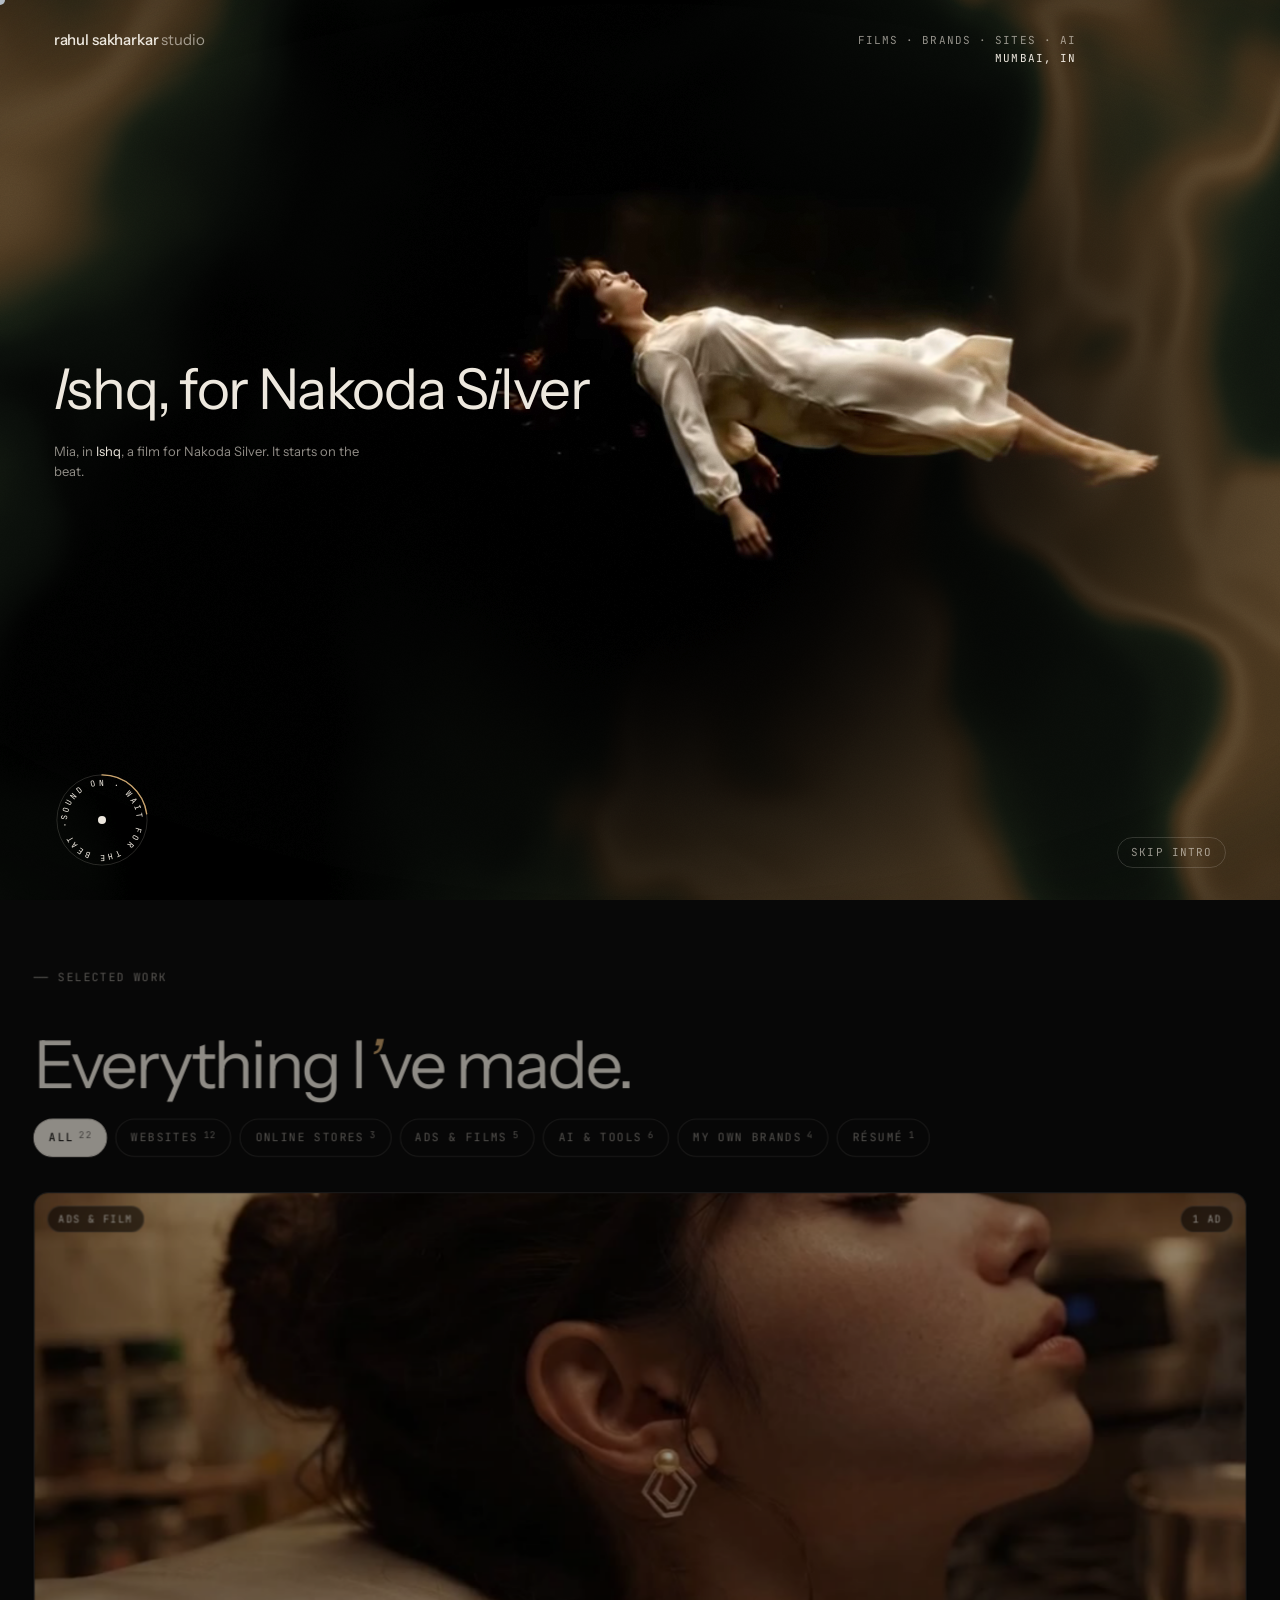
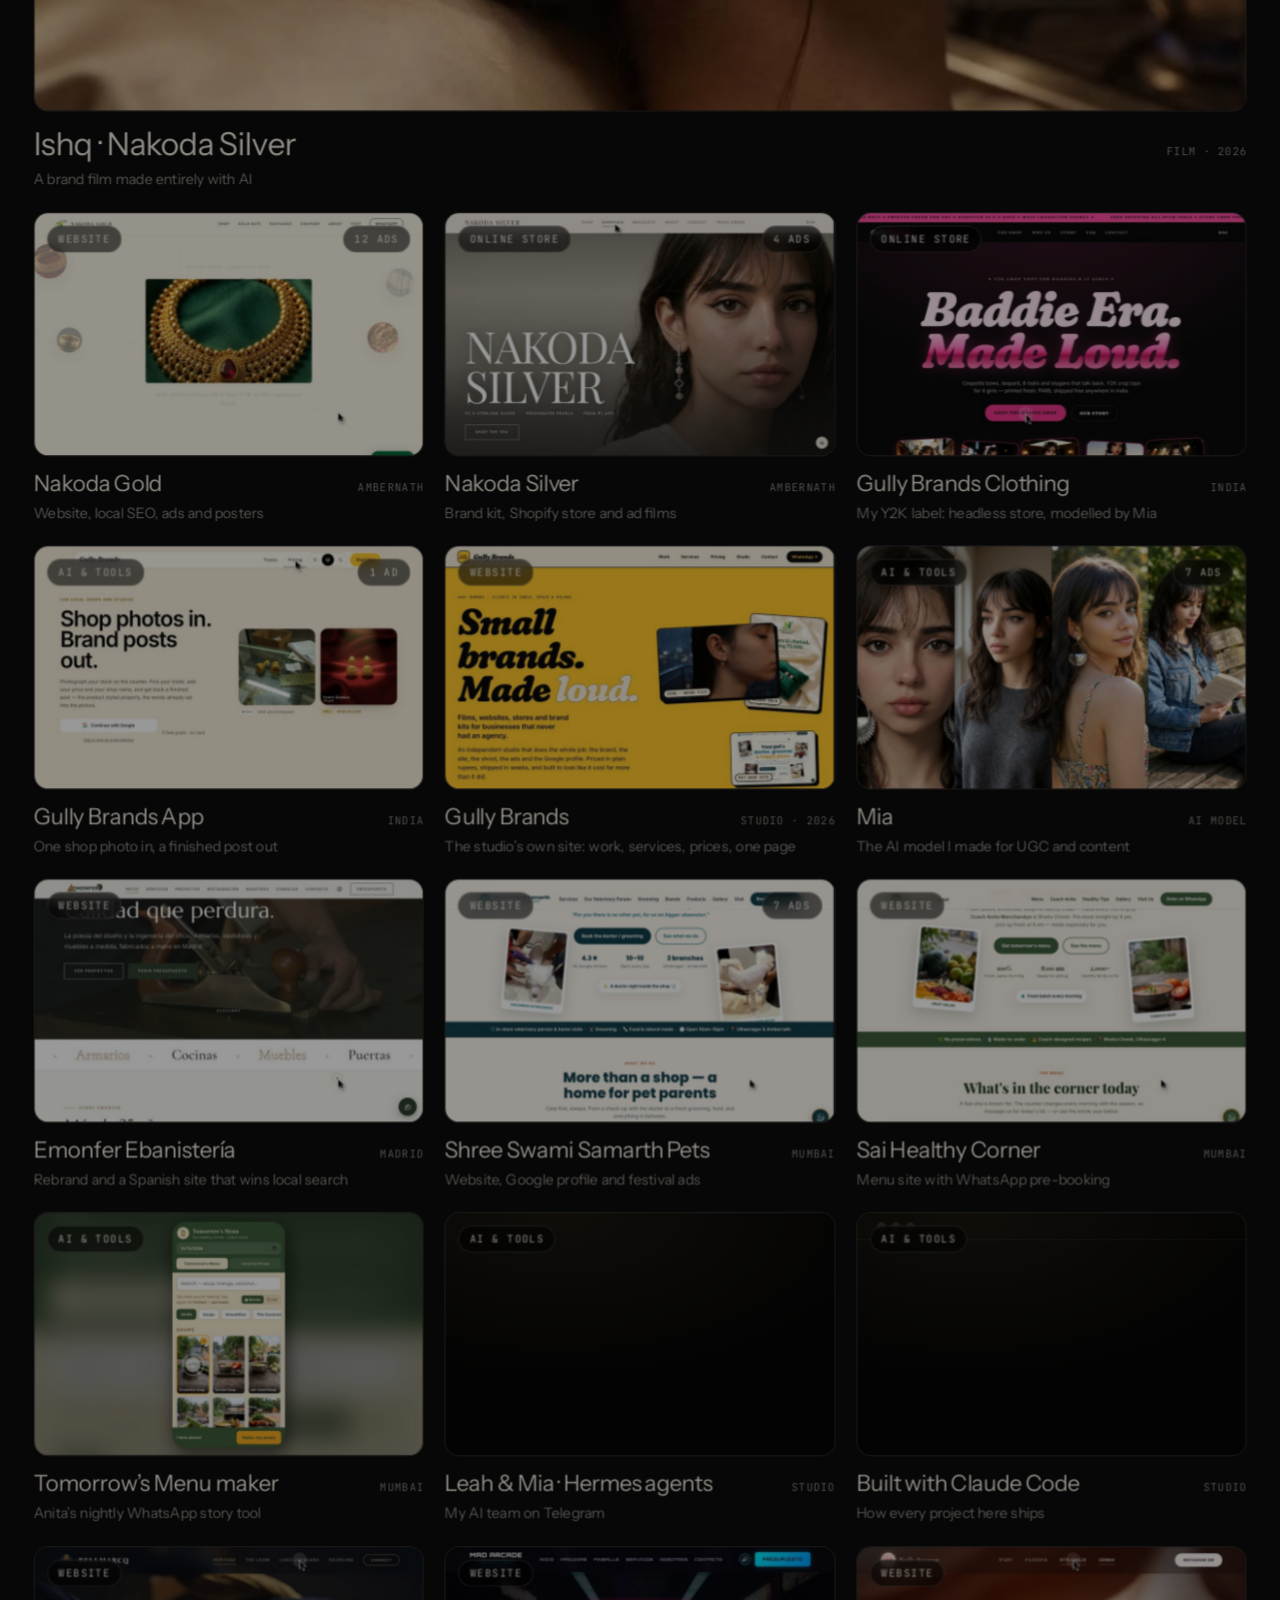
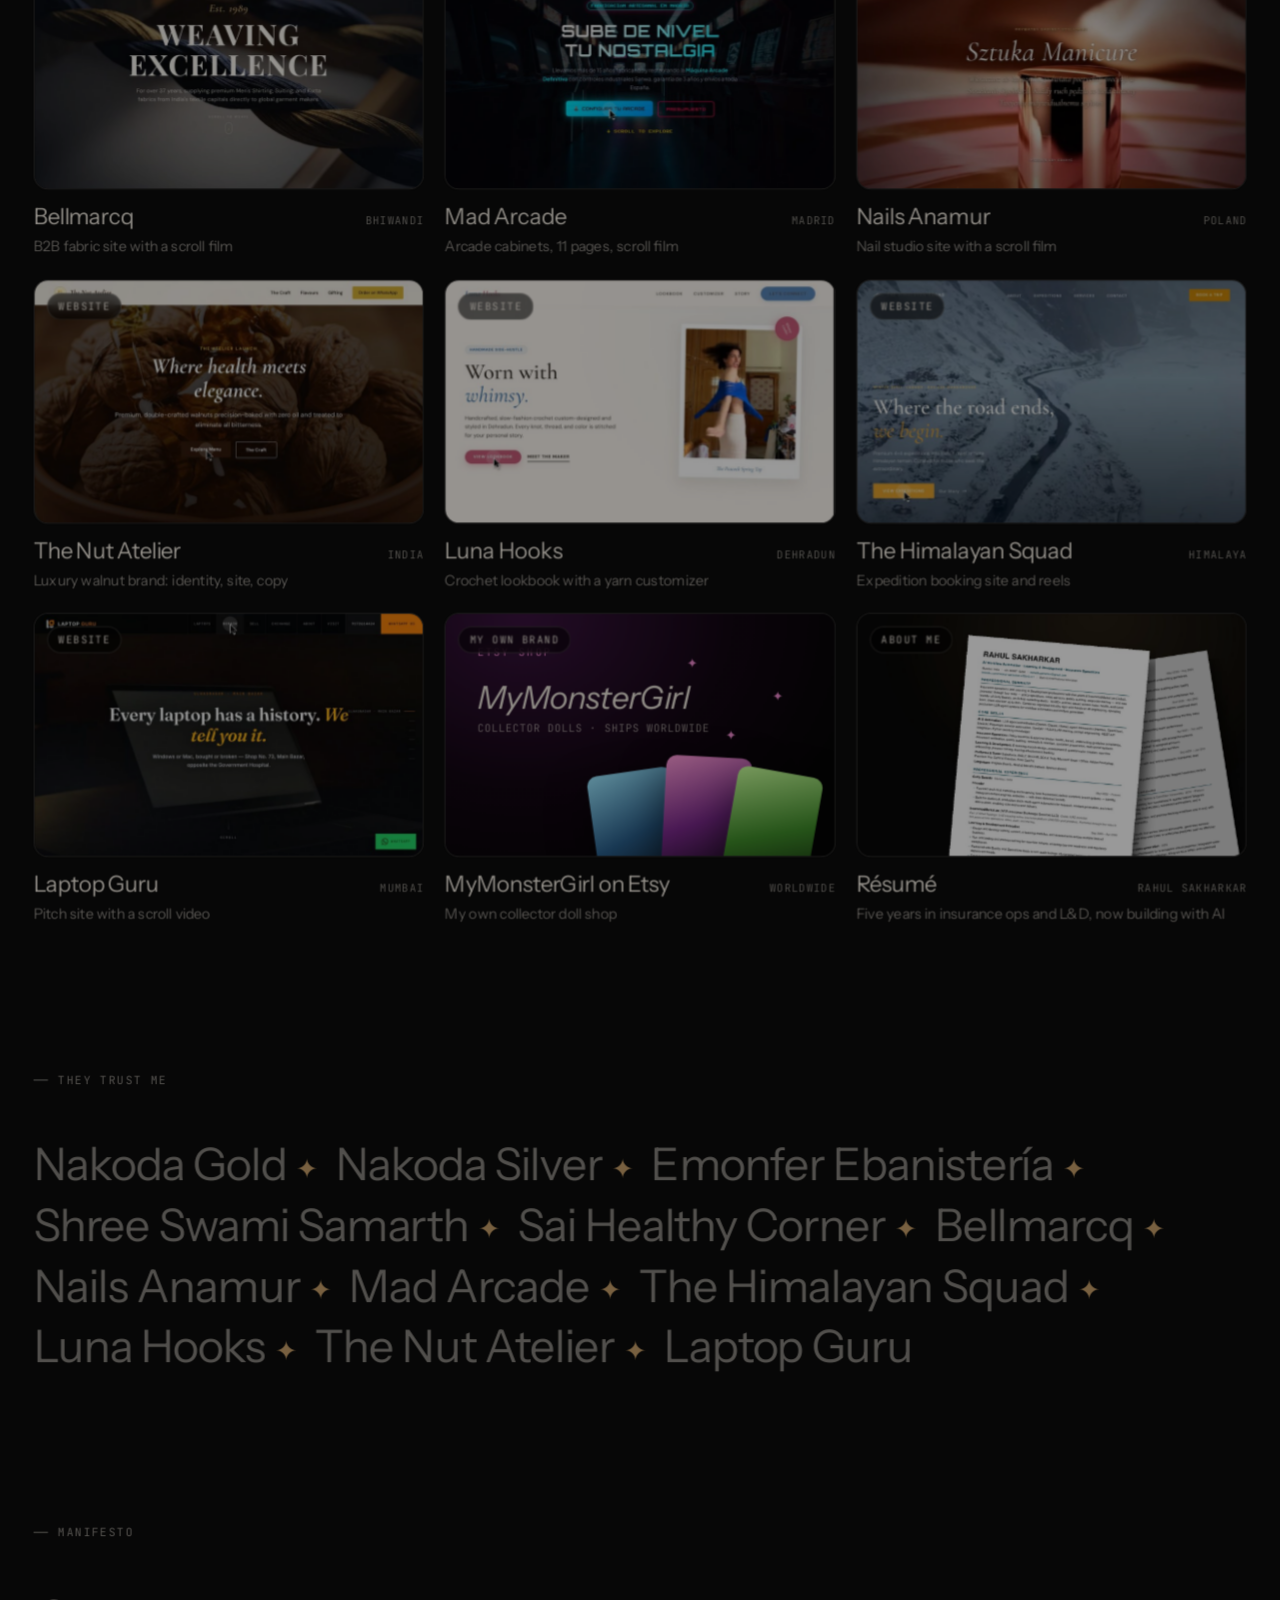
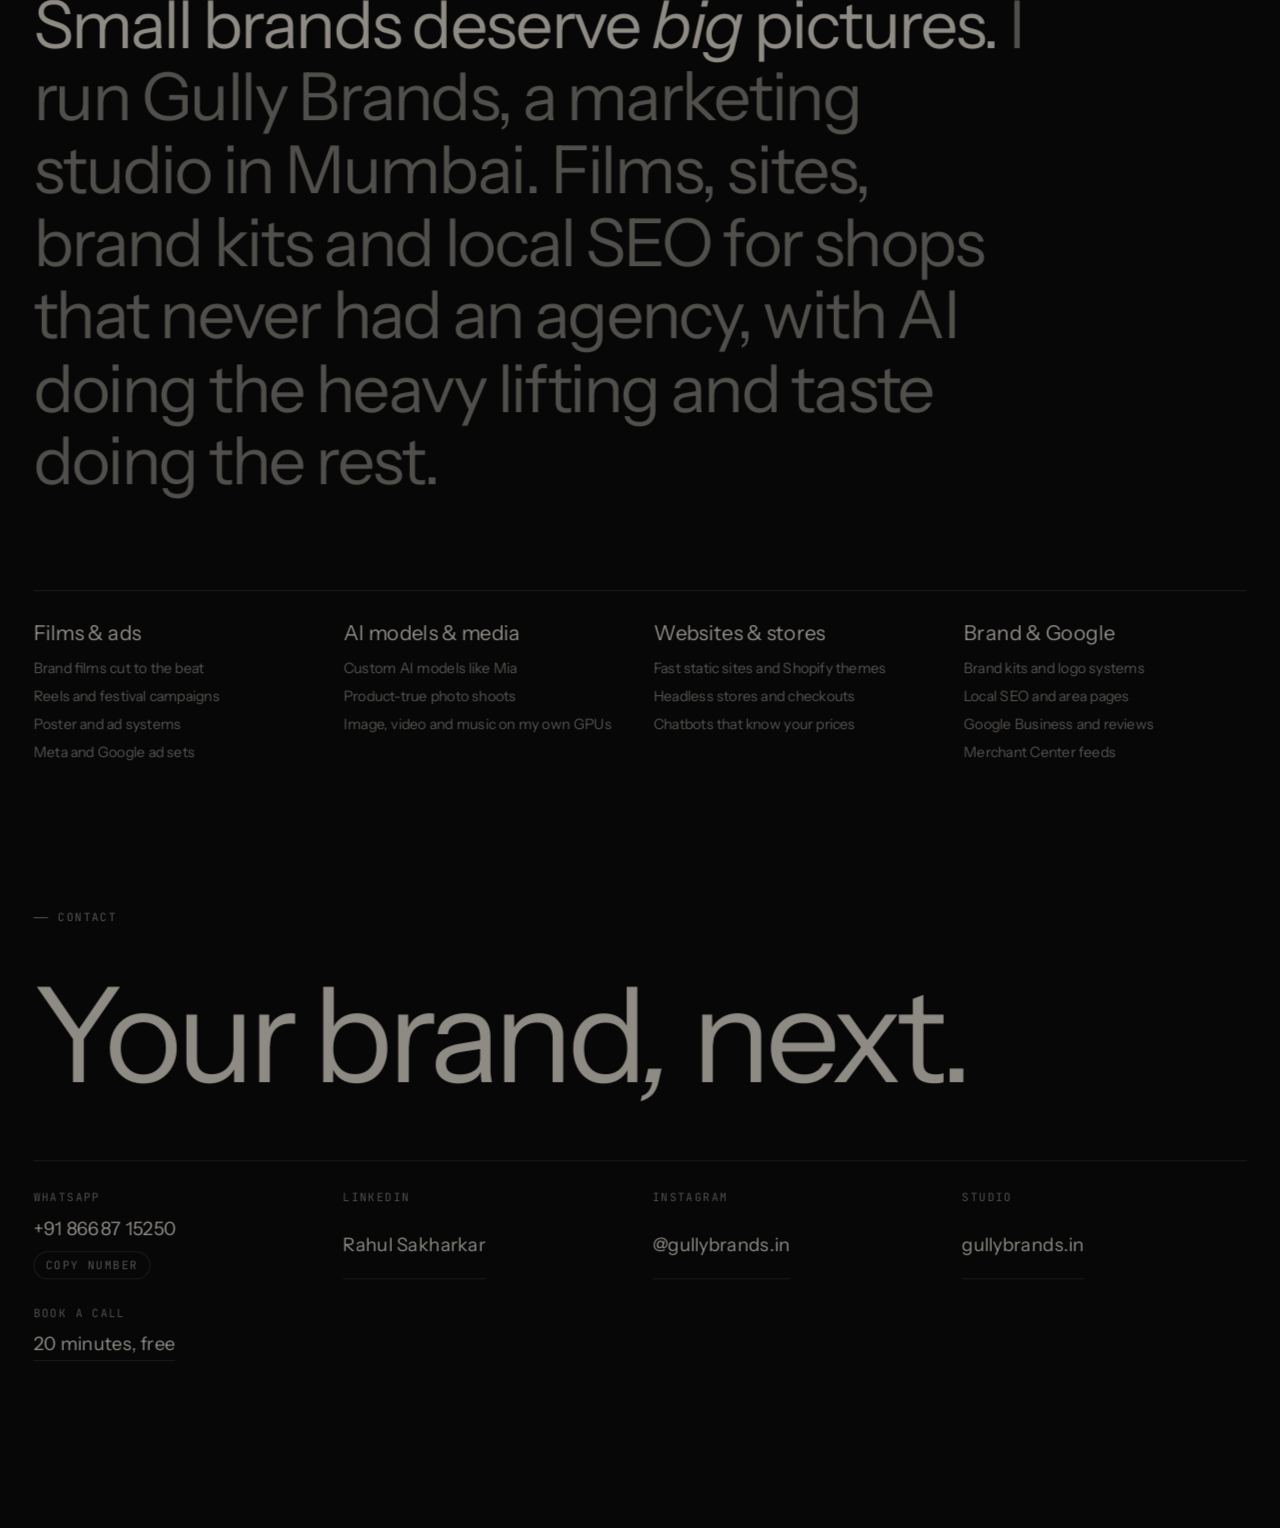
==== commit caad027b: "Favicons Google can use: /favicon.ico plus 96 and 192px PNGs on both pages Co-Authored-By: Claude Fa" ====
--- a/portfolio/index.html
+++ b/portfolio/index.html
@@ -8,7 +8,9 @@
 <link rel="canonical" href="https://gullybrands.in/portfolio/">
 <meta property="og:type" content="website"><meta property="og:title" content="Rahul Sakharkar · Films, websites &amp; marketing for small businesses"><meta property="og:description" content="Founder of Gully Brands, Mumbai. 21 projects: brand films, websites, stores, brand kits, AI tools."><meta property="og:url" content="https://gullybrands.in/portfolio/"><meta property="og:image" content="https://gullybrands.in/portfolio/media/ishq-full-poster.jpg"><meta name="twitter:card" content="summary_large_image">
 <meta name="theme-color" content="#000000">
-<link rel="icon" href="data:image/svg+xml,%3Csvg xmlns=%27http://www.w3.org/2000/svg%27 viewBox=%270 0 16 16%27%3E%3Ccircle cx=%278%27 cy=%278%27 r=%275%27 fill=%27%23EDE7DD%27/%3E%3C/svg%3E">
+<link rel="icon" type="image/png" sizes="96x96" href="media/favicon-96.png">
+<link rel="icon" type="image/png" sizes="192x192" href="media/favicon-192.png">
+<link rel="apple-touch-icon" href="media/favicon-192.png">
 <script type="application/ld+json">{"@context":"https://schema.org","@graph":[{"@type":"Person","@id":"https://gullybrands.in/portfolio/#rahul","name":"Rahul Sakharkar","jobTitle":"Founder, Gully Brands","description":"Makes brand films, websites, online stores, brand kits and AI tools for small businesses in Mumbai and abroad.","url":"https://gullybrands.in/portfolio/","email":"mailto:rishabhsakharkar@gmail.com","telephone":"+918668715250","address":{"@type":"PostalAddress","addressLocality":"Mumbai","addressRegion":"Maharashtra","addressCountry":"IN"},"worksFor":{"@type":"Organization","name":"Gully Brands","url":"https://gullybrands.in/"},"knowsAbout":["Brand films","Website design","Shopify","Branding","Local SEO","Instagram marketing","AI content production"],"sameAs":["https://www.linkedin.com/in/rahul-sakharkar-a75b43177","https://www.instagram.com/gullybrands.in/","https://gullybrands.in/"]},{"@type":"WebPage","@id":"https://gullybrands.in/portfolio/","url":"https://gullybrands.in/portfolio/","name":"Rahul Sakharkar · Portfolio","about":{"@id":"https://gullybrands.in/portfolio/#rahul"},"isPartOf":{"@type":"WebSite","url":"https://gullybrands.in/","name":"Gully Brands"}}]}</script>
 <link rel="preconnect" href="https://fonts.googleapis.com">
 <link rel="preconnect" href="https://fonts.gstatic.com" crossorigin>
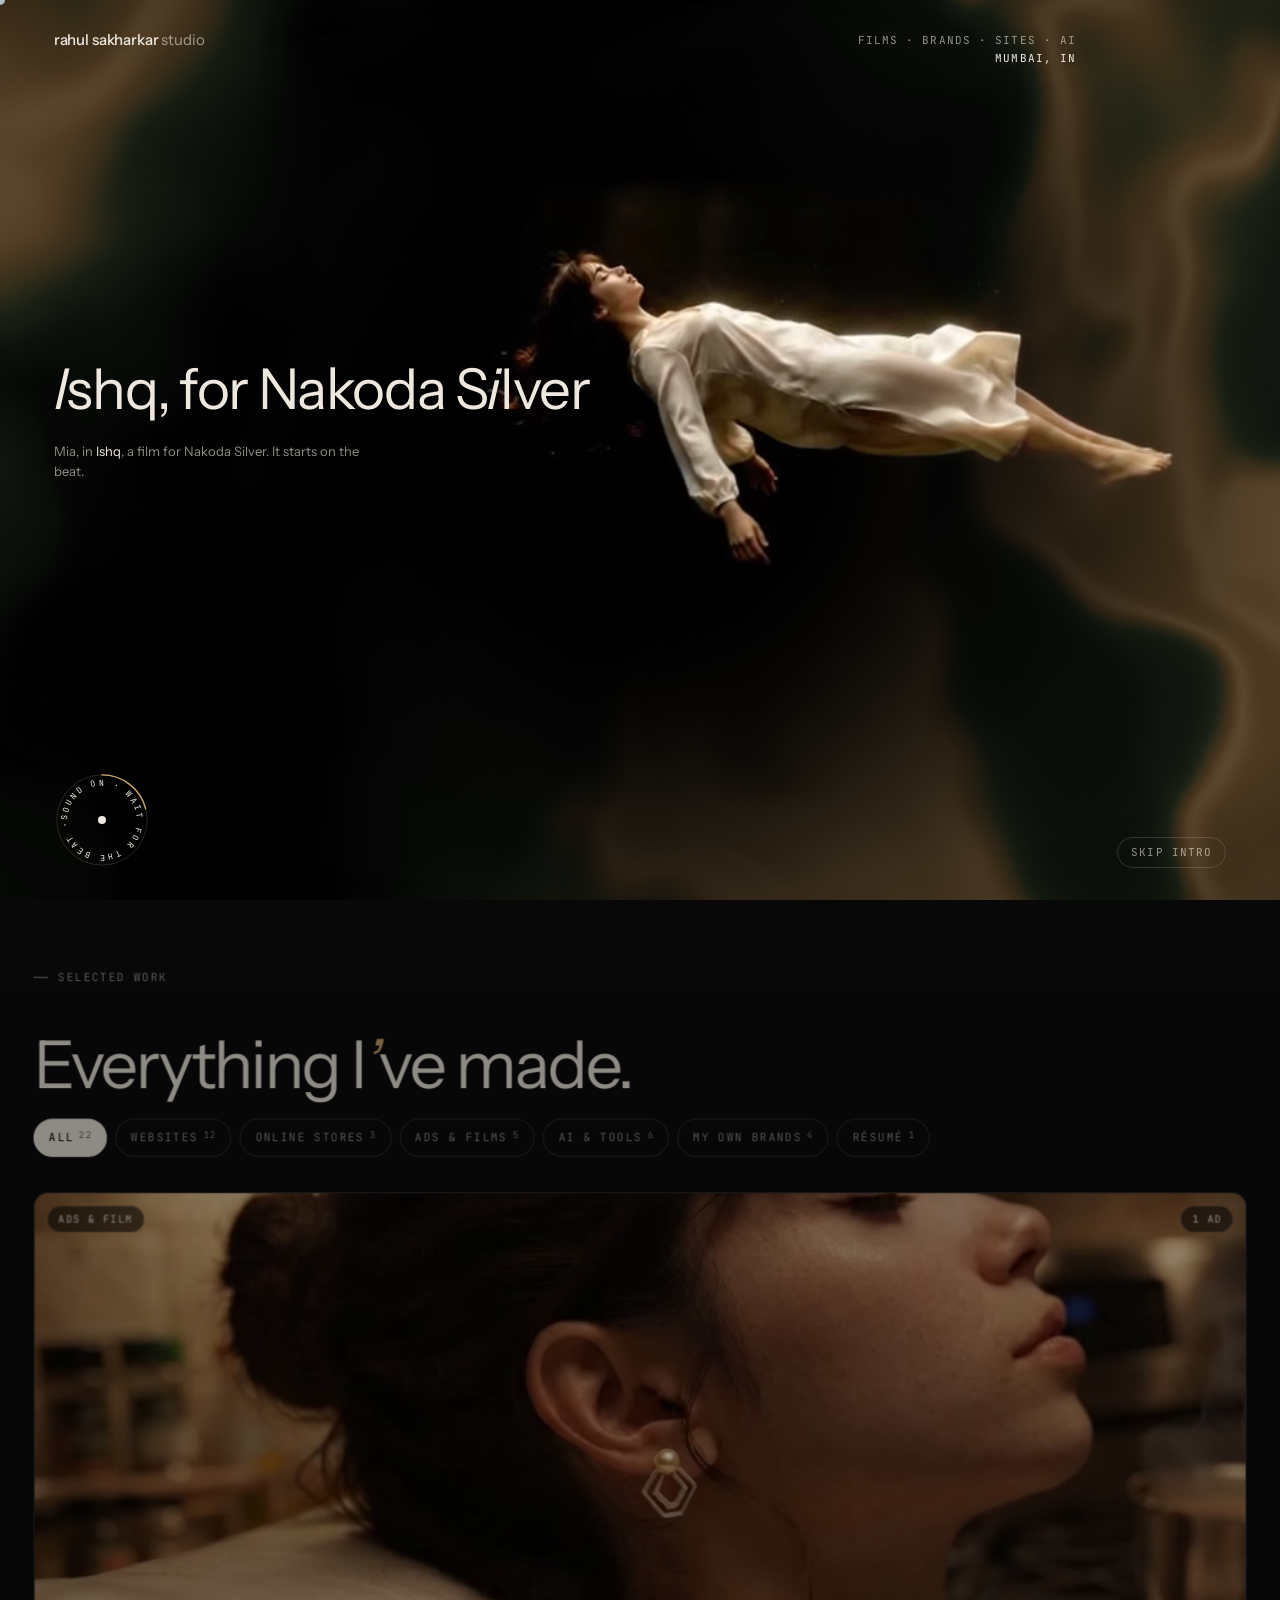
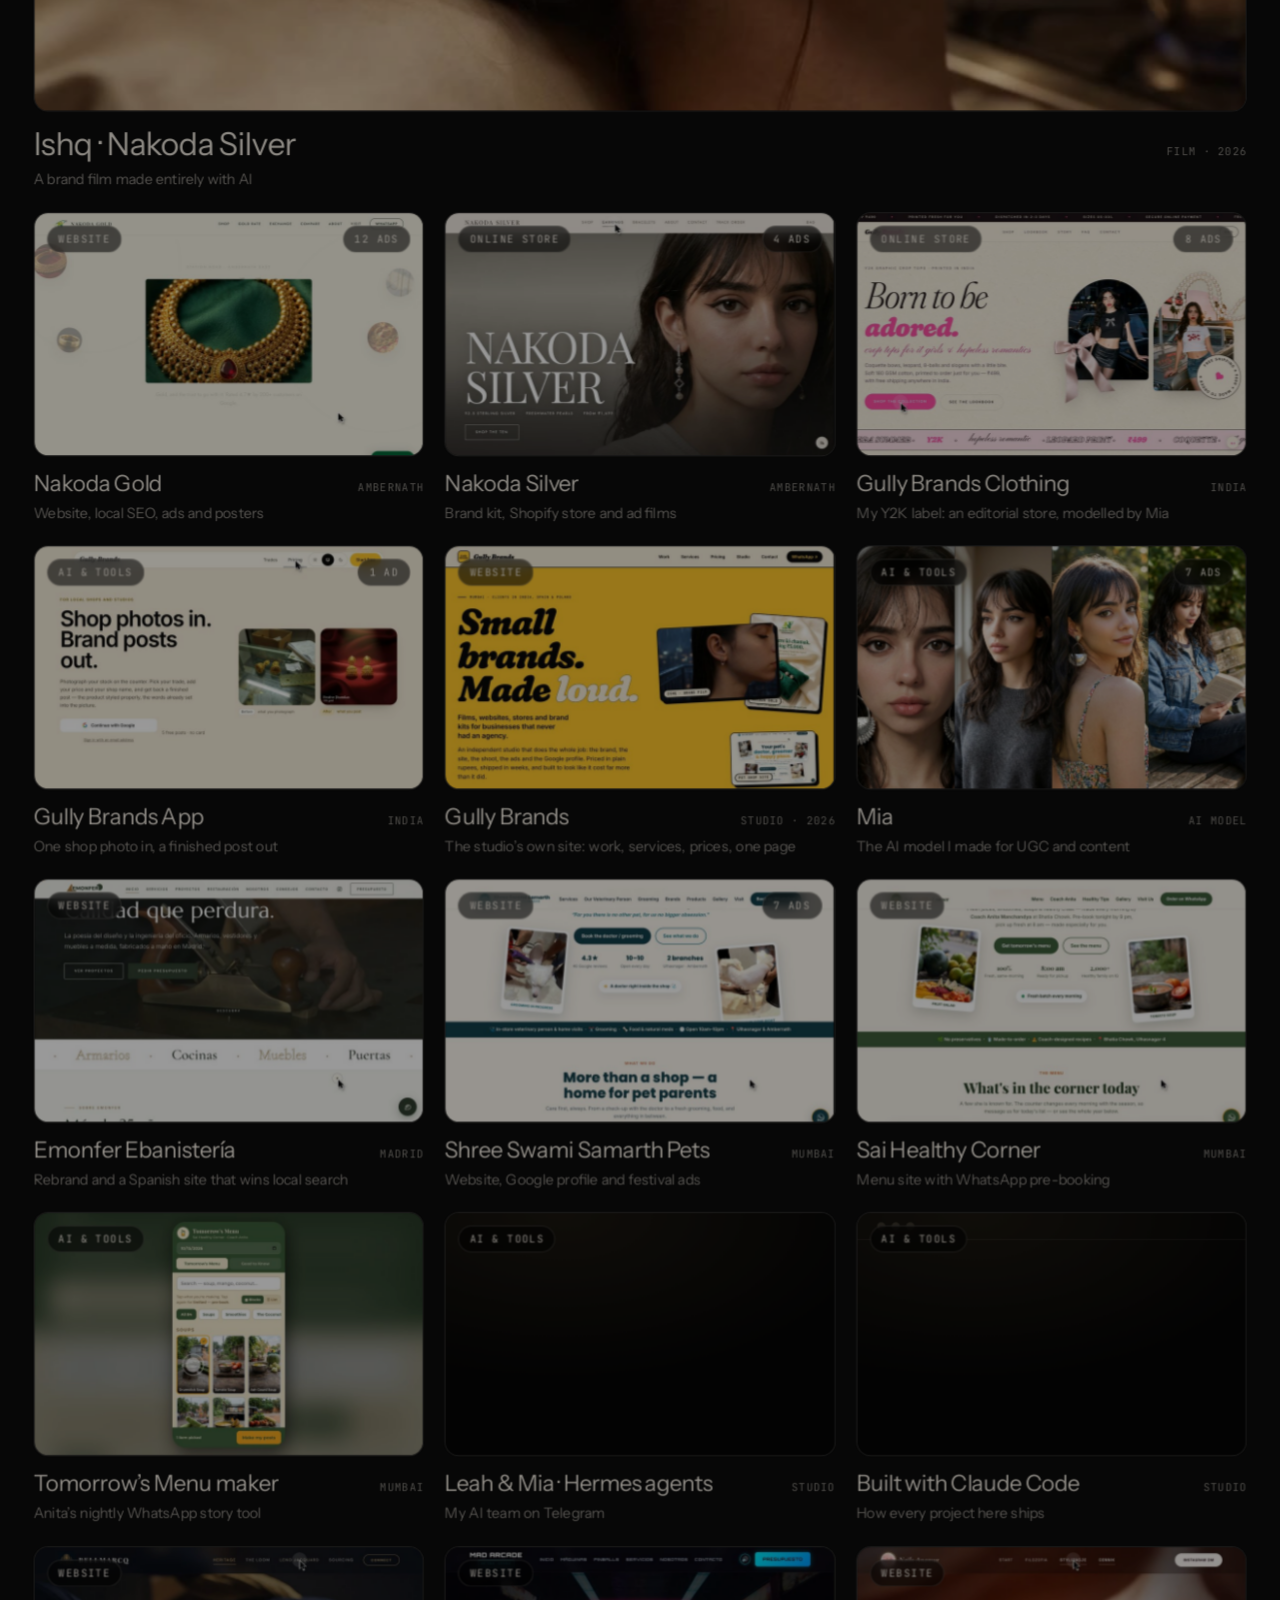
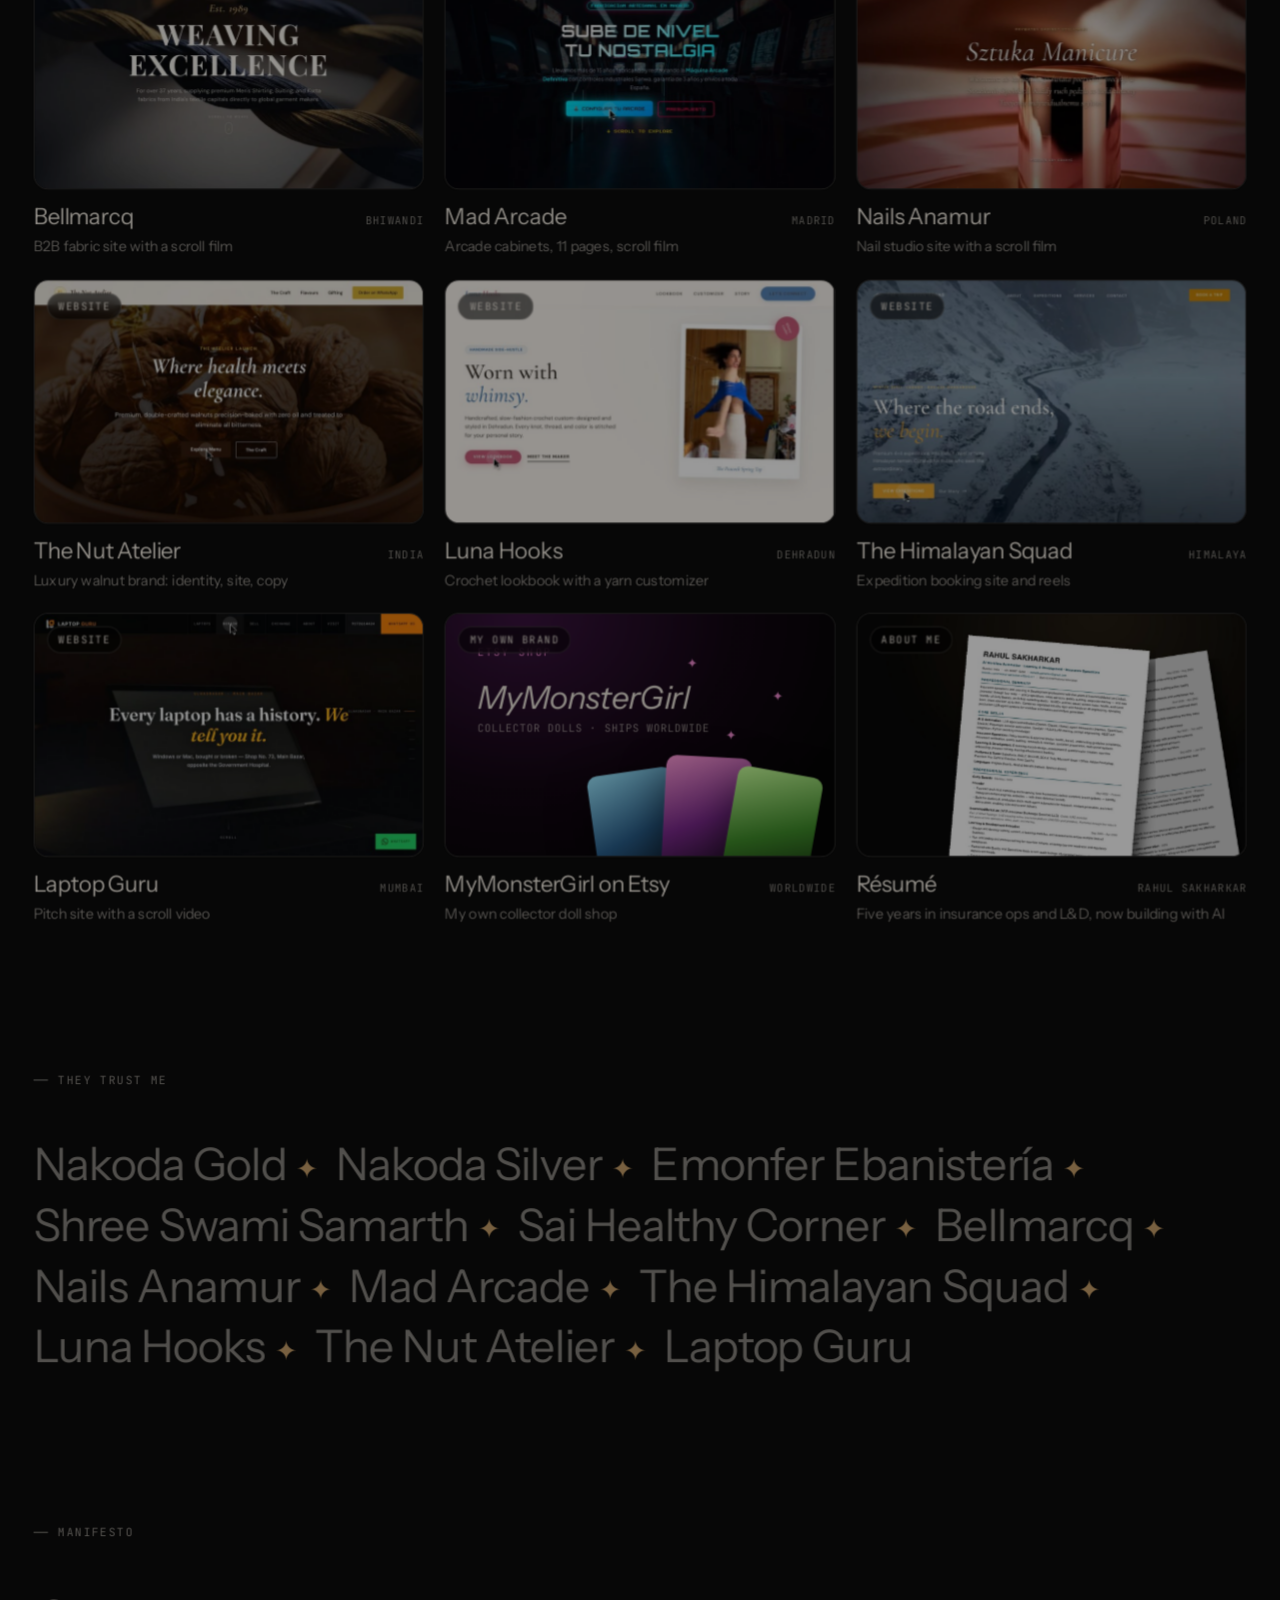
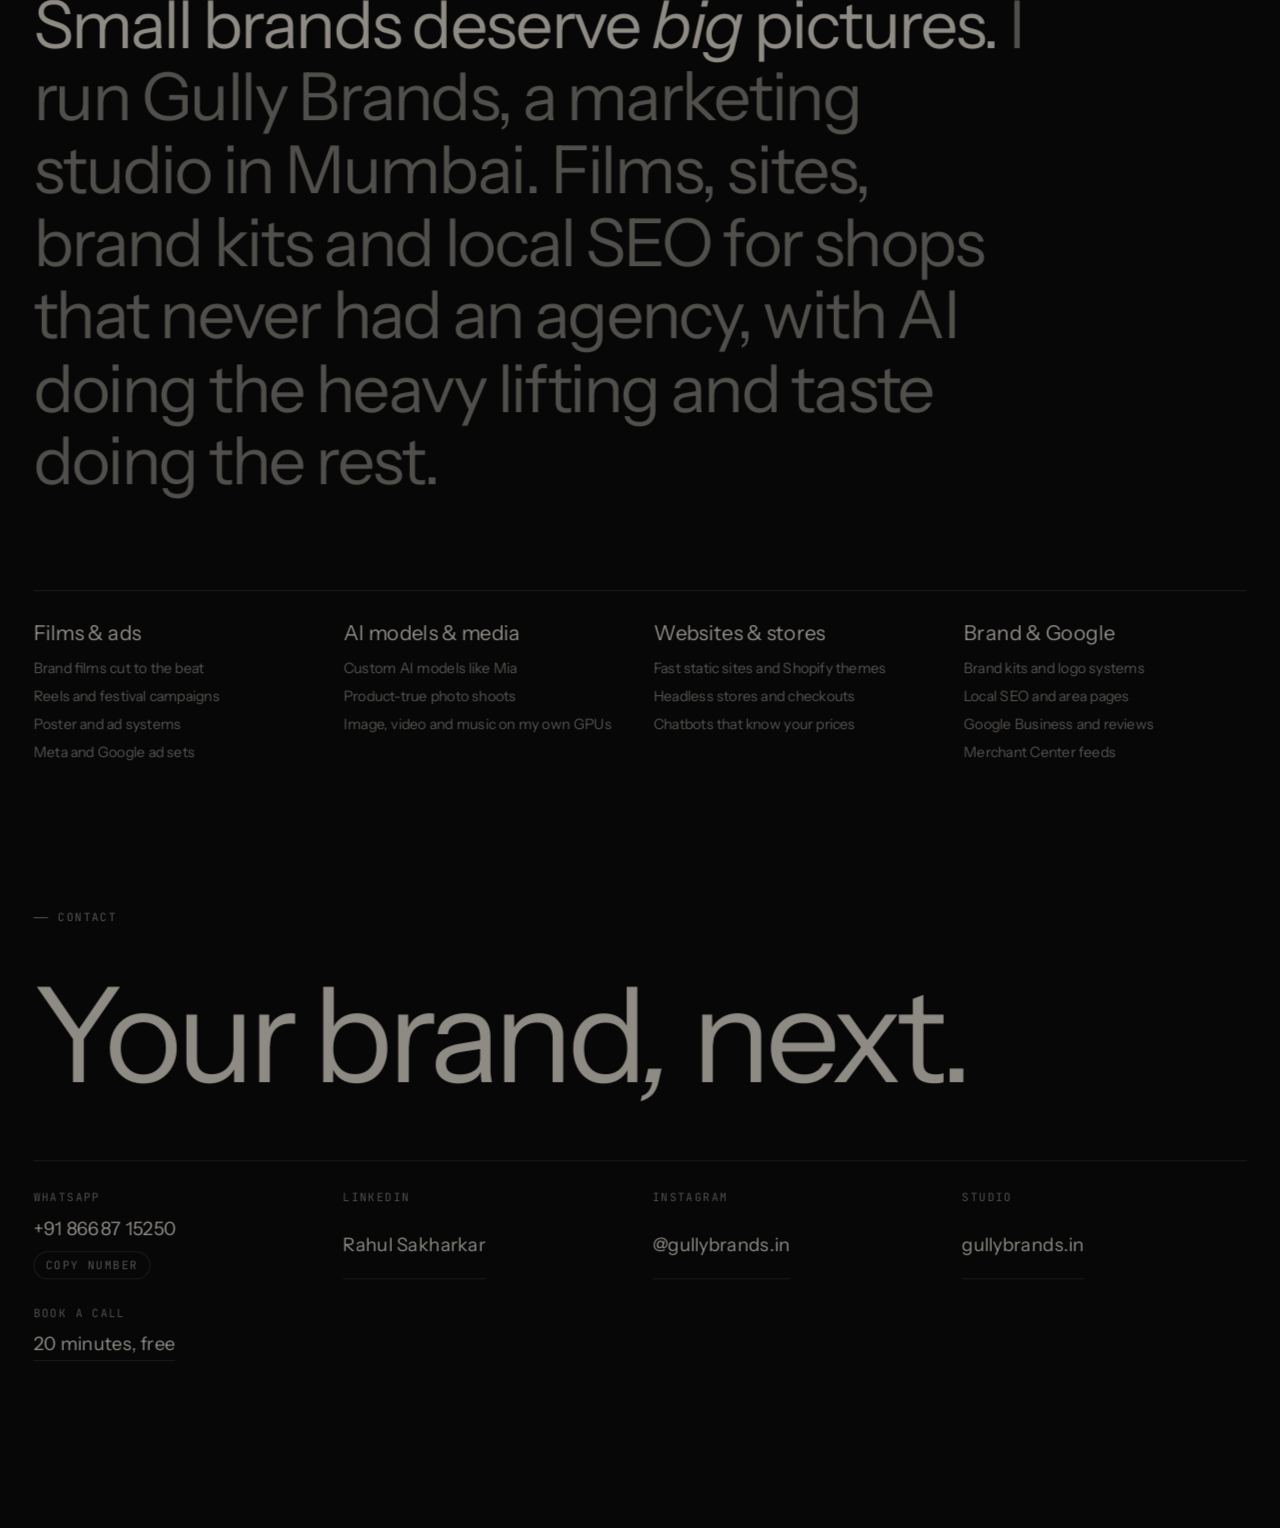
==== commit 839e8c55: "Portfolio + site: shop case updated for the cream editorial redesign, new Mia shoot gallery, re-reco" ====
--- a/portfolio/index.html
+++ b/portfolio/index.html
@@ -1151,7 +1151,7 @@
     { k: 'ishq', n: 'Ishq · Nakoda Silver', sub: 'A brand film made entirely with AI', m: 'Film · 2026', cat: ['ads', 'ai'], img: 'ishq', big: true },
     { k: 'nakoda-gold', n: 'Nakoda Gold', sub: 'Website, local SEO, ads and posters', m: 'Ambernath', cat: ['web', 'ads'], img: 'nakoda-gold', url: 'https://nakodagold.com' },
     { k: 'nakoda-silver', n: 'Nakoda Silver', sub: 'Brand kit, Shopify store and ad films', m: 'Ambernath', cat: ['store', 'ads'], img: 'nakoda-silver', url: 'https://nakodasilver.com' },
-    { k: 'gb-shop', n: 'Gully Brands Clothing', sub: 'My Y2K label: headless store, modelled by Mia', m: 'India', cat: ['store', 'own'], img: 'gb-shop', url: 'https://shop.gullybrands.in' },
+    { k: 'gb-shop', n: 'Gully Brands Clothing', sub: 'My Y2K label: an editorial store, modelled by Mia', m: 'India', cat: ['store', 'own'], img: 'gb-shop', url: 'https://shop.gullybrands.in' },
     { k: 'gb-app', n: 'Gully Brands App', sub: 'One shop photo in, a finished post out', m: 'India', cat: ['ai', 'own'], img: 'gb-app', url: 'https://app.gullybrands.in' },
     { k: 'gb-agency', n: 'Gully Brands', sub: 'The studio’s own site: work, services, prices, one page', m: 'Studio · 2026', cat: ['web', 'own'], img: 'gb-agency', url: 'https://gullybrands.in' },
     { k: 'mia', n: 'Mia', sub: 'The AI model I made for UGC and content', m: 'AI model', cat: ['ai', 'ads'], mia: true },
@@ -1202,9 +1202,10 @@
       l: ['Client websites, a headless Shopify store, a Next.js SaaS app and this portfolio', 'One shared HANDOFF log, so every session picks up exactly where the last one stopped', 'Skills and MCP servers wired in once: Shopify, Meta Ads, Canva, Higgsfield, ComfyUI on GPUs', 'Real-browser QA before anything ships: phone widths, checkout, schema, speed', 'Cloud sessions I run from my phone'],
       s: [['166', 'logged sessions in 8 weeks'], ['18', 'projects on this page'], ['24/7', 'from my phone']] },
     'gb-shop': { k: 'My own label · Y2K crop tops', t: 'Gully Brands Clothing', media: 'gb-shop',
-      p: 'Crop tops for baddies and it girls, cinematic and a little dark. A headless Shopify store on my own domain, modelled entirely by Mia.',
-      l: ['Storefront on GitHub Pages with live products, stock and checkout from Shopify', '54 product photos of Mia: a studio shot per colour, a lifestyle shot per design', 'A real page and Google Shopping feed entry for every colour and size', 'Meta pixel and ads, Merchant Center, Search Console with Product rich results', '12 Instagram carousels for launch'],
-      s: [['12', 'designs'], ['54', 'Mia photos'], ['₹499', 'a top']] },
+      p: 'Crop tops for it girls and hopeless romantics: coquette, old-money, a little dark. A headless Shopify store on my own domain, redesigned in October 2026 as a cream paper editorial and modelled entirely by Mia.',
+      l: ['Cream editorial redesign: arched photos, thin italic type, satin and paper textures, bow and pearl cut-outs made for the site', 'A new shoot for every design: 54 photos of Mia, each print with its own scene, from a Monaco harbour to a motel at sunset', 'Live products, stock and checkout from Shopify, with checkout on its own checkout.gullybrands.in domain', 'A real page and Google Shopping feed entry for every colour and size, plus Merchant Center and Product rich results', '12 Instagram carousels and 4 beat-cut reels from the new shoot', 'Meta pixel, a launch ad campaign, and background music that carries on from page to page'],
+      s: [['12', 'designs, one shoot each'], ['54', 'Mia photos'], ['₹499', 'a top']],
+      ads: [['shop-bow', 'Crystal Bow · night drive', 'p'], ['shop-anthem', 'National Anthem · motel sunset', 'p'], ['shop-monaco', 'Monaco 1968 · the harbour', 'p'], ['shop-blonde', 'Life Is Better Blonde · Malibu', 'p'], ['shop-brunette', 'Brunette · Riviera terrace', 'p'], ['shop-pool', '8 Ball Trio · pool hall', 'p'], ['shop-spider', 'Spider · mirror selfie', 'p'], ['shop-star', 'Star Girl · paparazzi', 'p']] },
     'gb-agency': { k: 'My studio · gullybrands.in', t: 'Gully Brands', media: 'gb-agency',
       p: 'The studio’s own site, rebuilt in October 2026. One fast page with no build step: the work with live previews, the Ishq film, services, the real prices and a form that opens WhatsApp.',
       l: ['Taxi yellow, ink and cream, with the Fraunces wordmark and “Small brands. Made loud.”', 'Fifteen projects with hover previews, filters and real results on every card', 'The Ishq film as the showreel, with the full cut in a player', 'Retainers and one-time prices in plain rupees, each a tap from a pre-filled WhatsApp message', 'A Studio section: the founder, Mia and the AI setup behind the work', 'Deep links from every card straight into the case studies on this page'],
@@ -1242,7 +1243,7 @@
       ads: [['ishq-full', 'Ishq · the full film', 'w']] },
     mia: { k: 'AI model · UGC & content', t: 'Mia', mia: true,
       p: 'Mia is an AI model I created and trained for UGC and content creation. The same face in every frame: selfies, try-ons, product shots, reels and brand films.',
-      l: ['Her own trained face model, so she looks like herself in every shot', '54 studio and lifestyle photos for Gully Brands Clothing', 'The face of Nakoda Silver’s Ishq film and reels', 'Festival ads, like the pet shop’s Ganpati modak film'],
+      l: ['Her own trained face model, so she looks like herself in every shot', '54 photos for Gully Brands Clothing, a scene for every design, plus its launch reels', 'The face of Nakoda Silver’s Ishq film and reels', 'Festival ads, like the pet shop’s Ganpati modak film'],
       s: [['54', 'store photos'], ['1', 'face, every shot']],
       ads: [['mia-5', 'Sunny day', 'p'], ['mia-6', 'Selfie at home', 'p'], ['mia-7', 'Night out', 'p'], ['mia-8', 'Desert story', 'p'], ['ishq-full', 'Ishq · Nakoda Silver', 'w'], ['ns-sets', 'Nakoda Silver reel', 'v'], ['pet-modak', 'Ganpati modak ad', 'v']] },
     sai: { k: 'Healthy food stall · Mumbai', t: 'Sai Healthy Corner', media: 'sai',
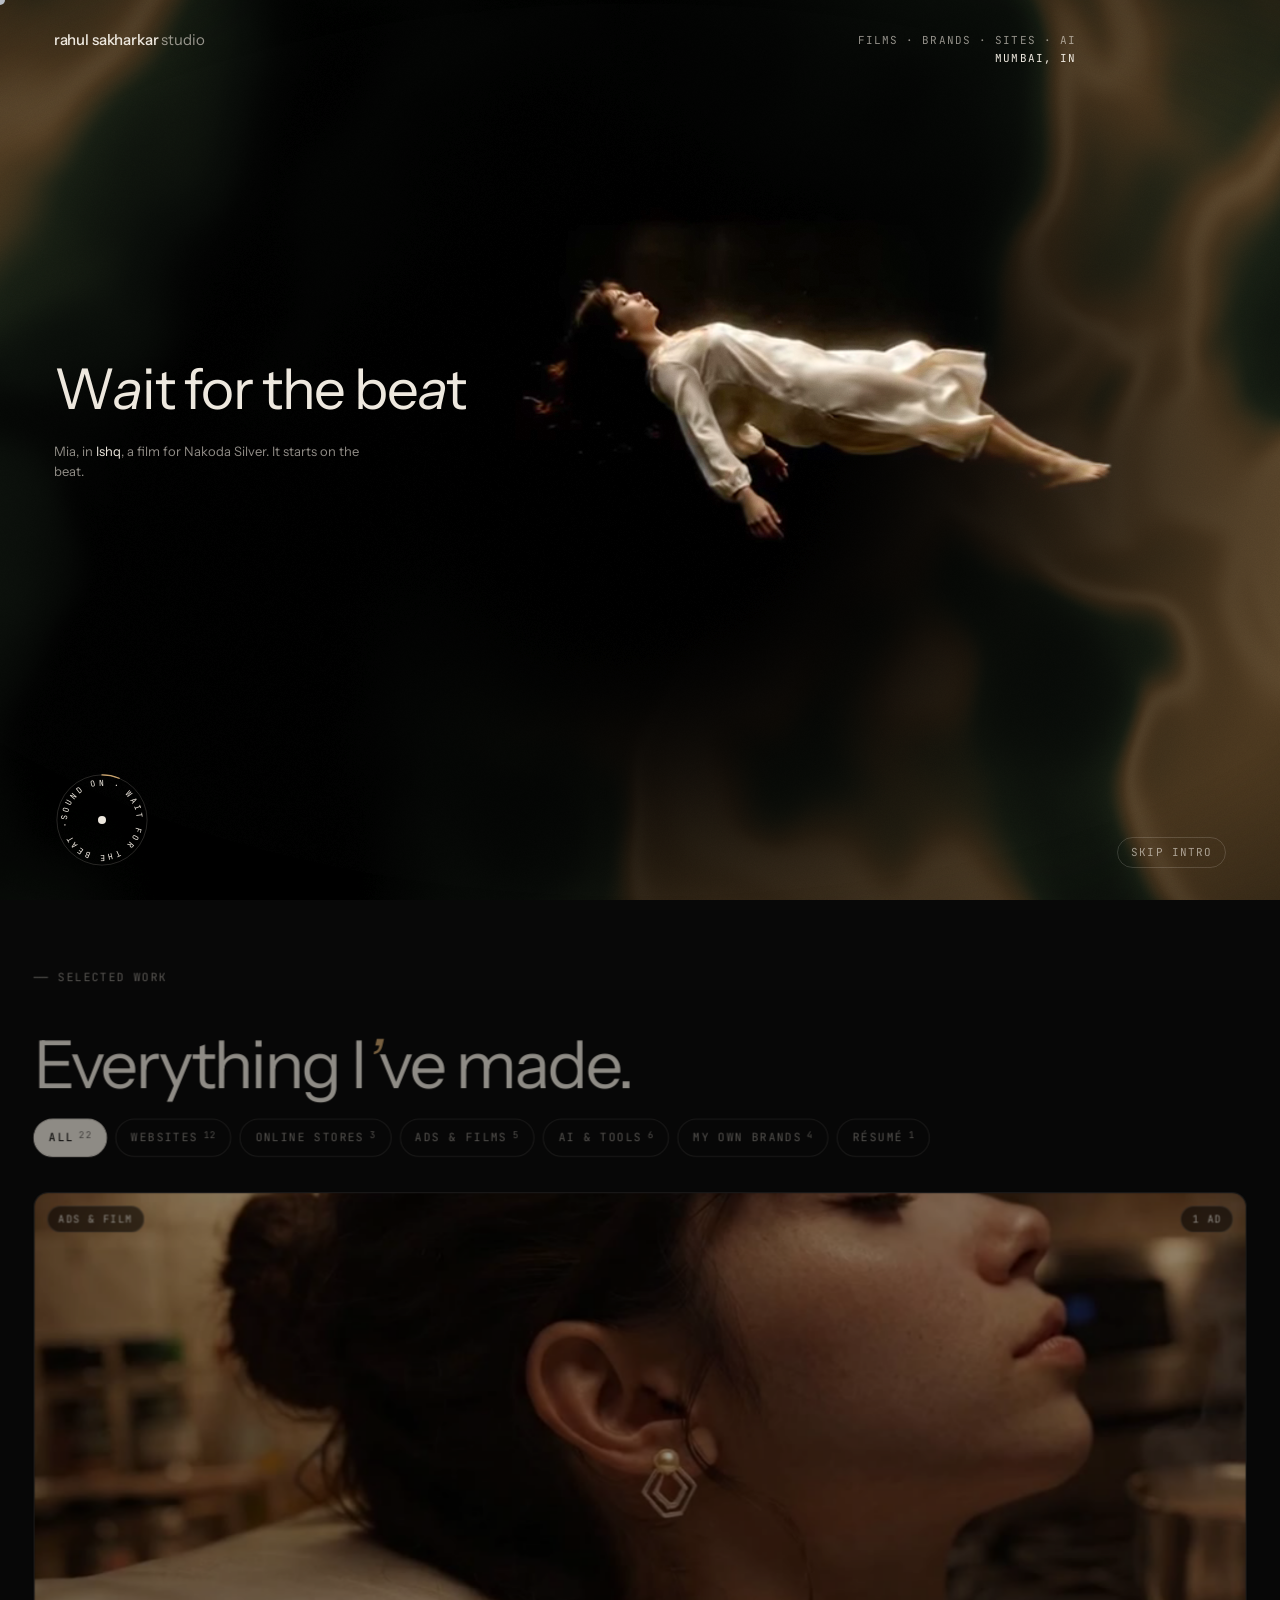
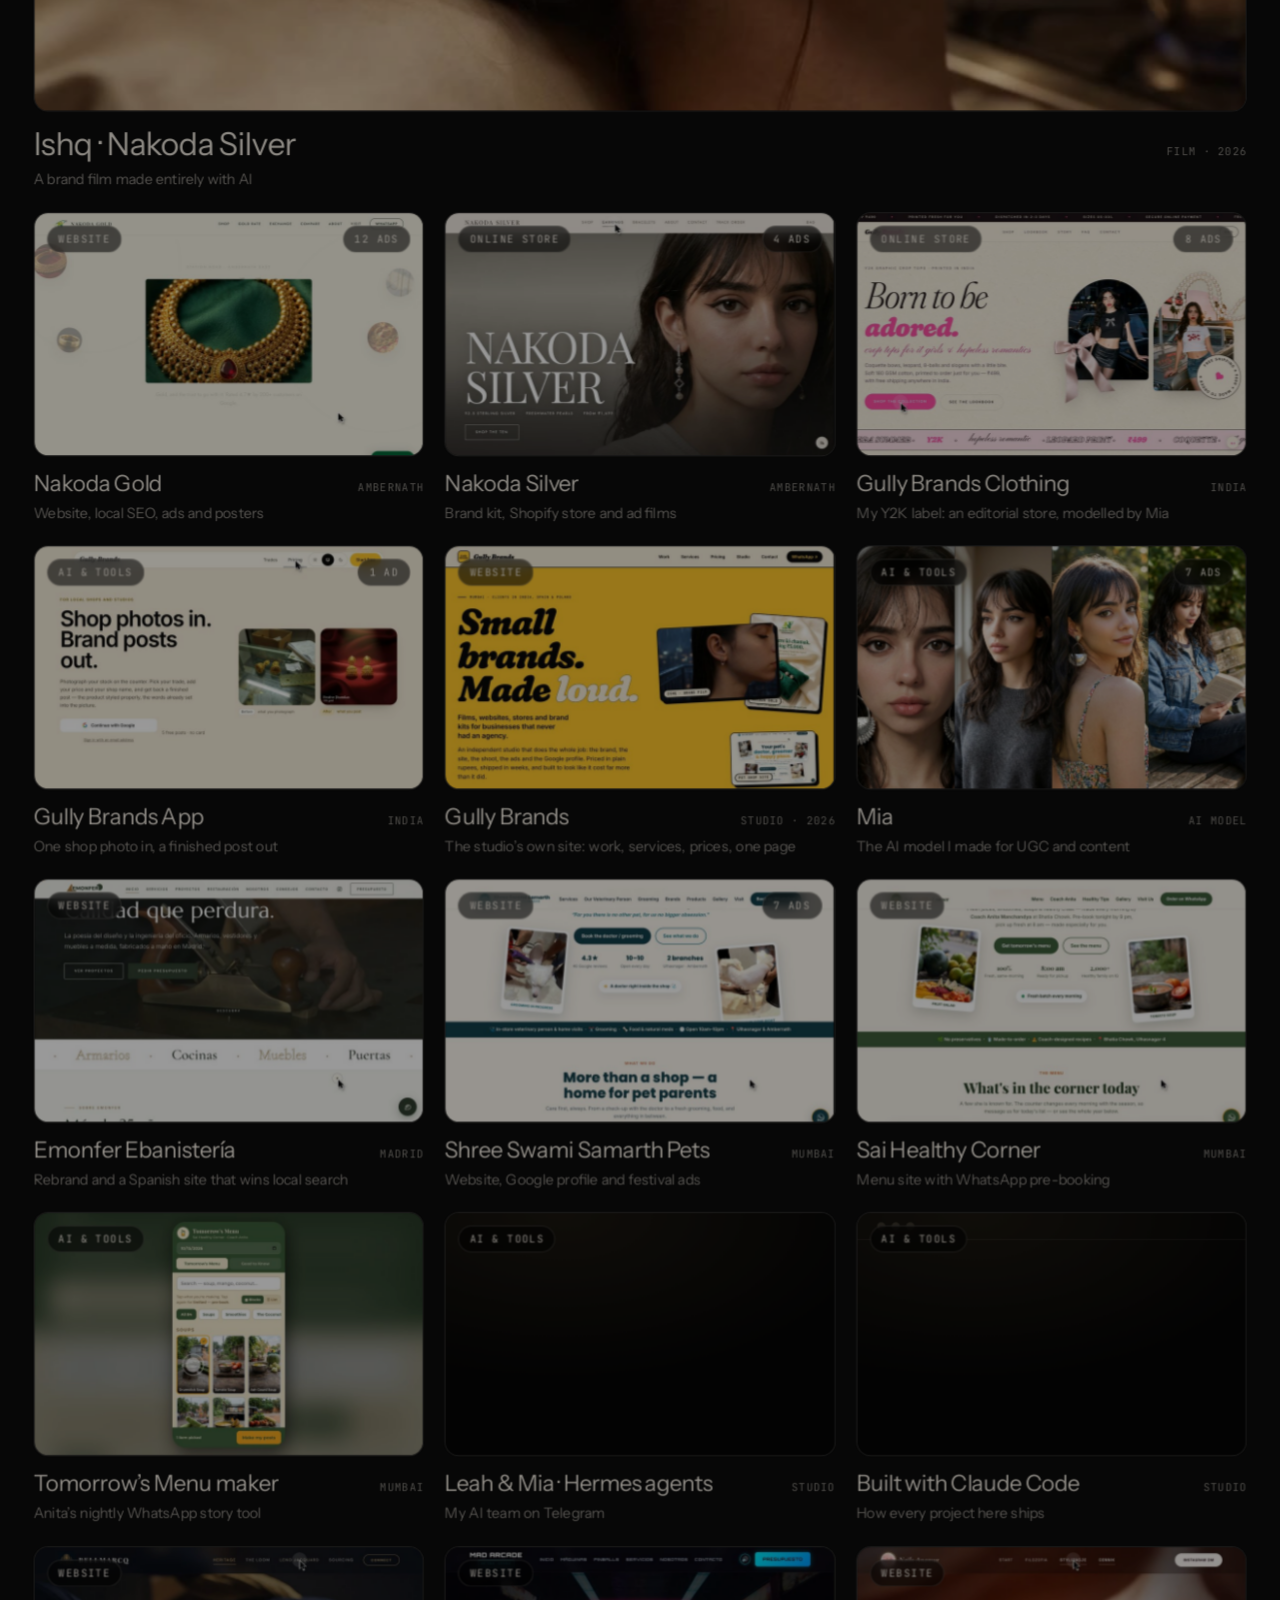
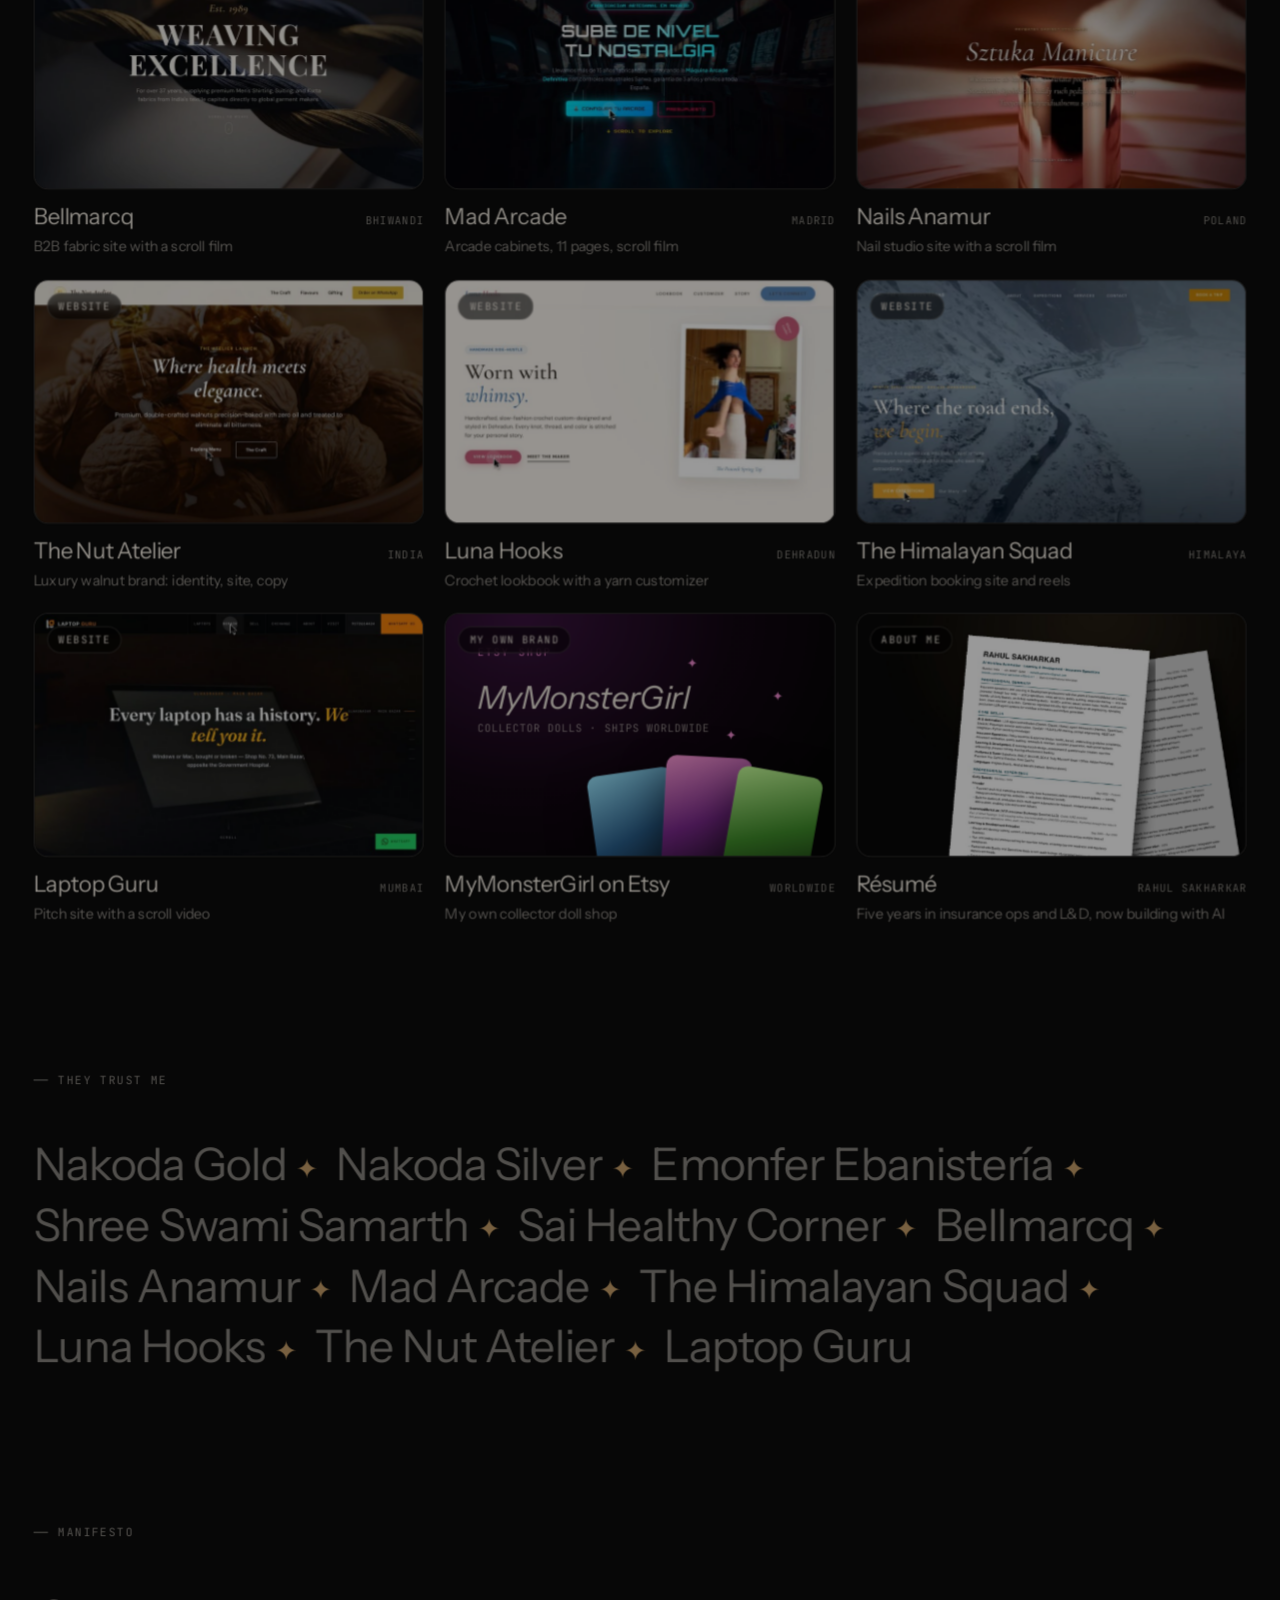
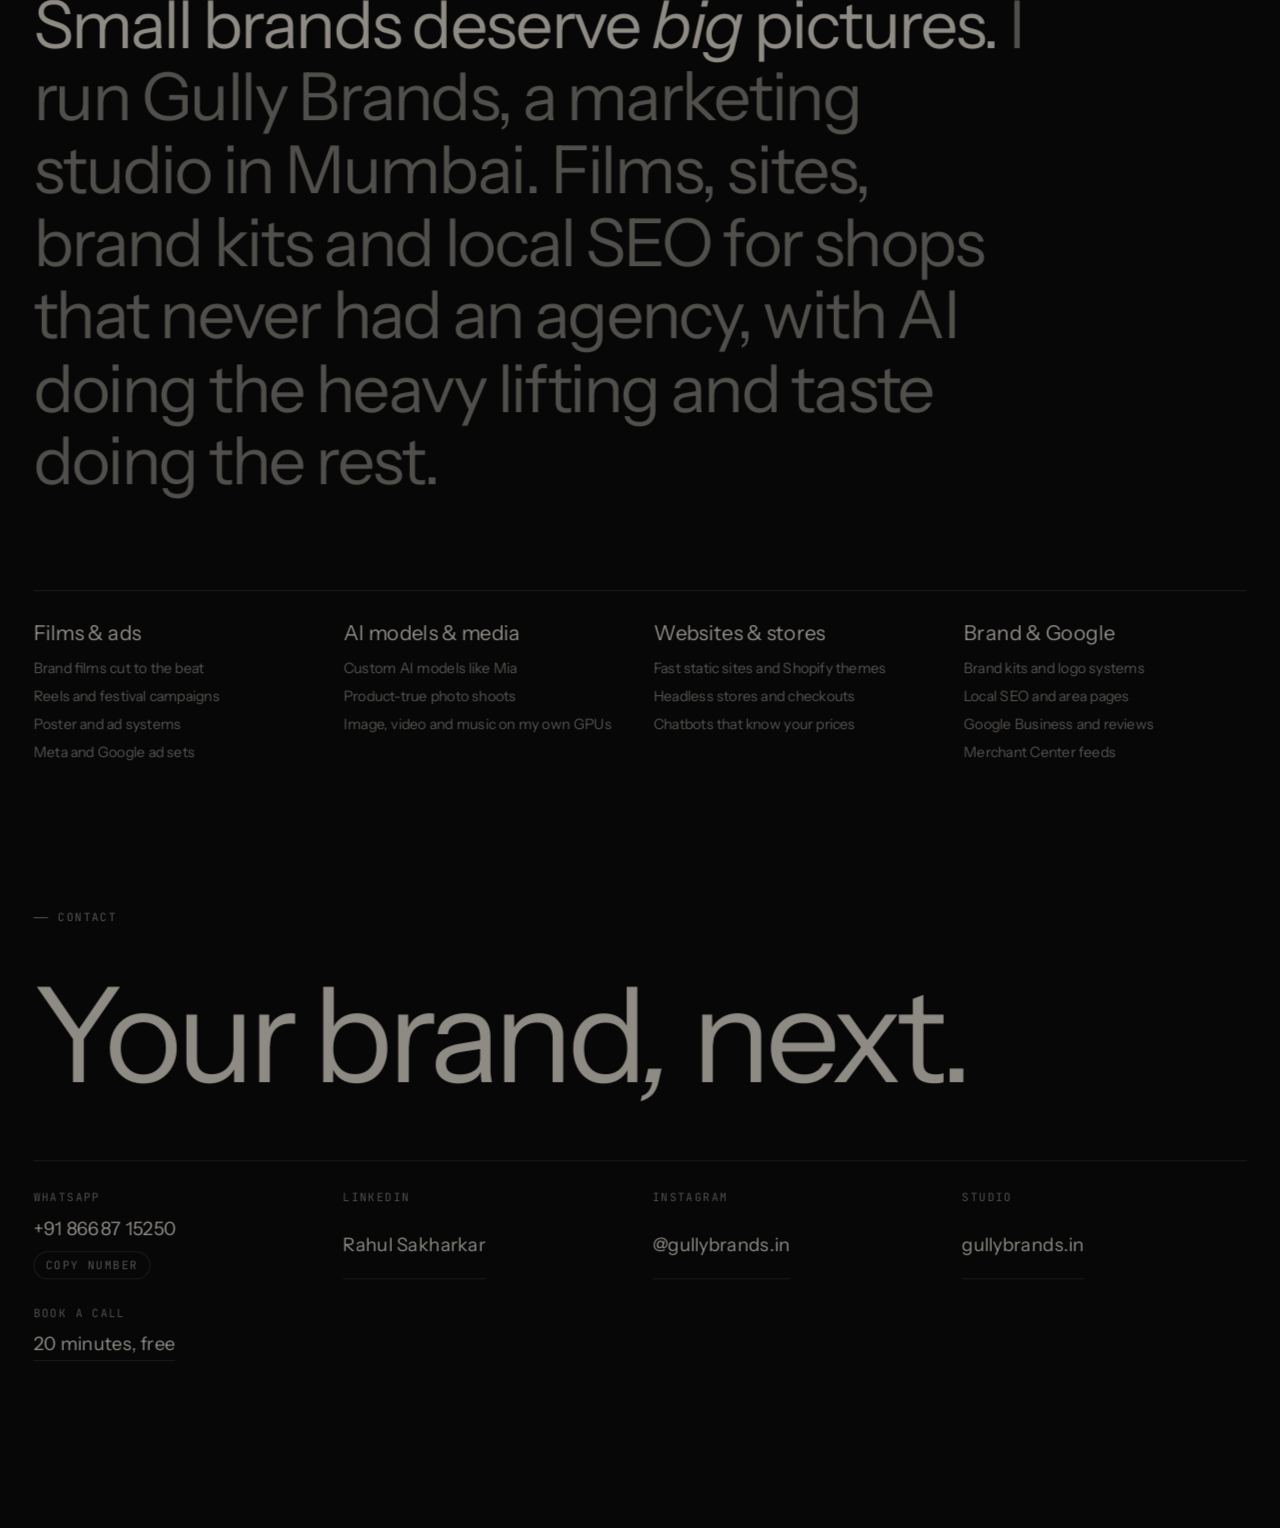
==== commit 76412904: "Smoother scrolling on phones and desktop - Portfolio: nav state from an IntersectionObserver instead" ====
--- a/portfolio/index.html
+++ b/portfolio/index.html
@@ -464,7 +464,7 @@
 .grain{position:fixed;inset:-10%;width:120%;height:120%;contain:strict;pointer-events:none;opacity:.1;mix-blend-mode:overlay;z-index:60;will-change:transform;
   background-image:url("data:image/svg+xml,%3Csvg xmlns='http://www.w3.org/2000/svg' width='220' height='220'%3E%3Cfilter id='n'%3E%3CfeTurbulence type='fractalNoise' baseFrequency='.9' numOctaves='2' stitchTiles='stitch'/%3E%3CfeColorMatrix values='0 0 0 0 1 0 0 0 0 1 0 0 0 0 1 0 0 0 1 0'/%3E%3C/filter%3E%3Crect width='100%25' height='100%25' filter='url(%23n)'/%3E%3C/svg%3E");
   animation:grain 1s steps(6) infinite}
-@media (hover:none){.grain{animation:none!important;opacity:.05;mix-blend-mode:normal;will-change:auto}}
+@media (hover:none){.grain{display:none!important}.navbar > *,.np-shell{-webkit-backdrop-filter:none!important;backdrop-filter:none!important;background:rgba(10,10,10,.92)!important}}
 body.scrolling .grain,body:has(dialog[open]) .grain{animation-play-state:paused}
 html:has(dialog[open]){overflow:hidden}
 @keyframes grain{0%{transform:translate(0,0)}20%{transform:translate(-4%,3%)}40%{transform:translate(3%,-5%)}60%{transform:translate(-6%,-2%)}80%{transform:translate(5%,4%)}100%{transform:translate(0,0)}}
@@ -836,11 +836,11 @@
     addEventListener('pointermove', e => { tx = e.clientX / innerWidth; ty = 1 - e.clientY / innerHeight; }, { passive: true });
     // sharp on retina, capped by a pixel budget; drops resolution only if frames run slow
     let q = 1;
-    const size = () => { const r = canvas.getBoundingClientRect(); let d = Math.min(devicePixelRatio || 1, 2); const cap = Math.sqrt(2.6e6 / Math.max(1, r.width * r.height)); d = Math.min(d, cap) * q; canvas.width = Math.max(2, Math.round(r.width * d)); canvas.height = Math.max(2, Math.round(r.height * d)); gl.viewport(0, 0, canvas.width, canvas.height); };
+    const size = () => { const r = canvas.getBoundingClientRect(); let d = Math.min(devicePixelRatio || 1, 2); const cap = Math.sqrt(2e6 / Math.max(1, r.width * r.height)); d = Math.min(d, cap) * q; canvas.width = Math.max(2, Math.round(r.width * d)); canvas.height = Math.max(2, Math.round(r.height * d)); gl.viewport(0, 0, canvas.width, canvas.height); };
     size(); addEventListener('resize', () => { size(); if (running && reduce) requestAnimationFrame(frame); });
     canvas.addEventListener('webglcontextlost', e => { e.preventDefault(); running = false; cancelAnimationFrame(raf); canvas.classList.remove('on'); });
     const t0 = performance.now();
-    let last = 0, slow = 0, fast = 0, checked = 0, broken = false;
+    let last = 0, slow = 0, fast = 0, checked = 0, broken = false, drawn = 0;
     // the fields are dark by design; a bright or blank render means the GPU got the maths wrong
     function sane(){
       try {
@@ -856,8 +856,11 @@
       if (!running) return;
       if (last) { const dt = now - last; if (dt > 26 && dt < 200) { slow++; fast = 0; } else if (dt < 18) { fast++; slow = 0; } }
       last = now;
-      if (slow > 40 && q > .5) { q *= .8; slow = 0; size(); }
+      if (slow > 24 && q > .5) { q *= .8; slow = 0; size(); }
       mx += (tx - mx) * .03; my += (ty - my) * .03;
+      // the field drifts slowly: 30 fps looks identical and halves the GPU work; hold still while the page is being scrolled
+      if (!reduce && checked >= 3 && ((now - drawn < 30) || document.body.classList.contains('scrolling'))) { raf = requestAnimationFrame(frame); return; }
+      drawn = now;
       gl.uniform2f(uR, canvas.width, canvas.height); gl.uniform1f(uT, reduce ? 20 : (now - t0) / 1000); gl.uniform2f(uM, mx, my);
       gl.drawArrays(gl.TRIANGLE_STRIP, 0, 4);
       if (checked < 3 && ++checked === 3 && !sane()) { broken = true; running = false; canvas.classList.remove('on'); canvas.classList.add('broken'); return; }
@@ -945,7 +948,7 @@
     const now = performance.now(); if (now - lastFirst < 250) return; lastFirst = now;
     if (!introOver && !audible) soundOn();
     if (!introOver && filmOn && film.paused && !ended) film.play().catch(() => {});
-    if (introOver) siteUnlock();
+    if (introOver) { siteUnlock(); if (siteOn && !au.paused && !au.muted) ['touchmove', 'wheel', 'scroll'].forEach(t => removeEventListener(t, first, { capture: true })); }
   };
   ['pointerdown', 'pointerup', 'touchstart', 'touchmove', 'touchend', 'keydown', 'click', 'wheel', 'scroll'].forEach(t => addEventListener(t, first, { capture: true, passive: true }));
   $('#badge').addEventListener('click', e => { e.stopPropagation(); soundOn(); });
@@ -1018,7 +1021,7 @@
     body.classList.add('revealing');
     setTimeout(() => {
       body.classList.remove('intro-on', 'revealing'); body.classList.add('intro-done');
-      $('#site').inert = false; if (!body.classList.contains('scrolled')) $('header.nav').inert = false;
+      $('#site').inert = false; navS = null; navSolid();
       const lab = $('#work .label'); lab.tabIndex = -1; lab.focus({ preventScroll: true });
       film.pause(); mia.pause(); introGlow && introGlow.stop();
       try { const g = $('#glow').getContext('webgl'); g && g.getExtension('WEBGL_lose_context')?.loseContext(); } catch (e) {}
@@ -1132,7 +1135,14 @@
   const navEl = $('header.nav'), navBar = $('.navbar');
   let navS = null;
   const navSolid = () => { const on = scrollY > innerHeight * .6; if (on === navS) return; navS = on; body.classList.toggle('scrolled', on); navBar.inert = !on || !introOver; navEl.inert = on || !introOver; };
-  addEventListener('scroll', navSolid, { passive: true }); navSolid();
+  if ('IntersectionObserver' in window) {
+    // a 60vh marker at the top of the page: once it has scrolled out, the floating nav takes over
+    const mark = document.createElement('div'); mark.setAttribute('aria-hidden', 'true');
+    mark.style.cssText = 'position:absolute;top:0;left:0;width:1px;height:60vh;pointer-events:none;visibility:hidden';
+    body.prepend(mark);
+    new IntersectionObserver(() => navSolid(), { threshold: [0, 1] }).observe(mark);
+  } else addEventListener('scroll', navSolid, { passive: true });
+  navSolid();
   const heroGlow = touch ? null : liquid($('#heroGl'), { mode: 1 });   // touch screens use the still above
   let heroSeen = true;
   const dlgs = $$('dialog'), anyDlg = () => dlgs.some(d => d.open);
@@ -1140,7 +1150,7 @@
     new IntersectionObserver(es => es.forEach(e => { heroSeen = e.isIntersecting; if (!introOver || anyDlg()) return; e.isIntersecting ? heroGlow.start() : heroGlow.stop(); }), { threshold: 0 }).observe($('#top'));
   }
   let scT = 0;
-  addEventListener('scroll', () => { body.classList.add('scrolling'); clearTimeout(scT); scT = setTimeout(() => body.classList.remove('scrolling'), 160); }, { passive: true });
+  if (!touch) { let scOn = false; addEventListener('scroll', () => { if (!scOn) { scOn = true; body.classList.add('scrolling'); } clearTimeout(scT); scT = setTimeout(() => { scOn = false; body.classList.remove('scrolling'); }, 160); }, { passive: true }); }
   const heroRot = rotator($('#heroLine'), []);
   const heroLines = ['Sm<i>a</i>ll brands, b<i>i</i>g pictures', 'छोटे ब्रांड, बड़ी कहानियाँ', 'F<i>i</i>lms, s<i>i</i>tes <i>a</i>nd AI', 'M<i>u</i>mbai to M<i>a</i>drid'];
   function heroLineStart(){ heroRot.set(heroLines); }
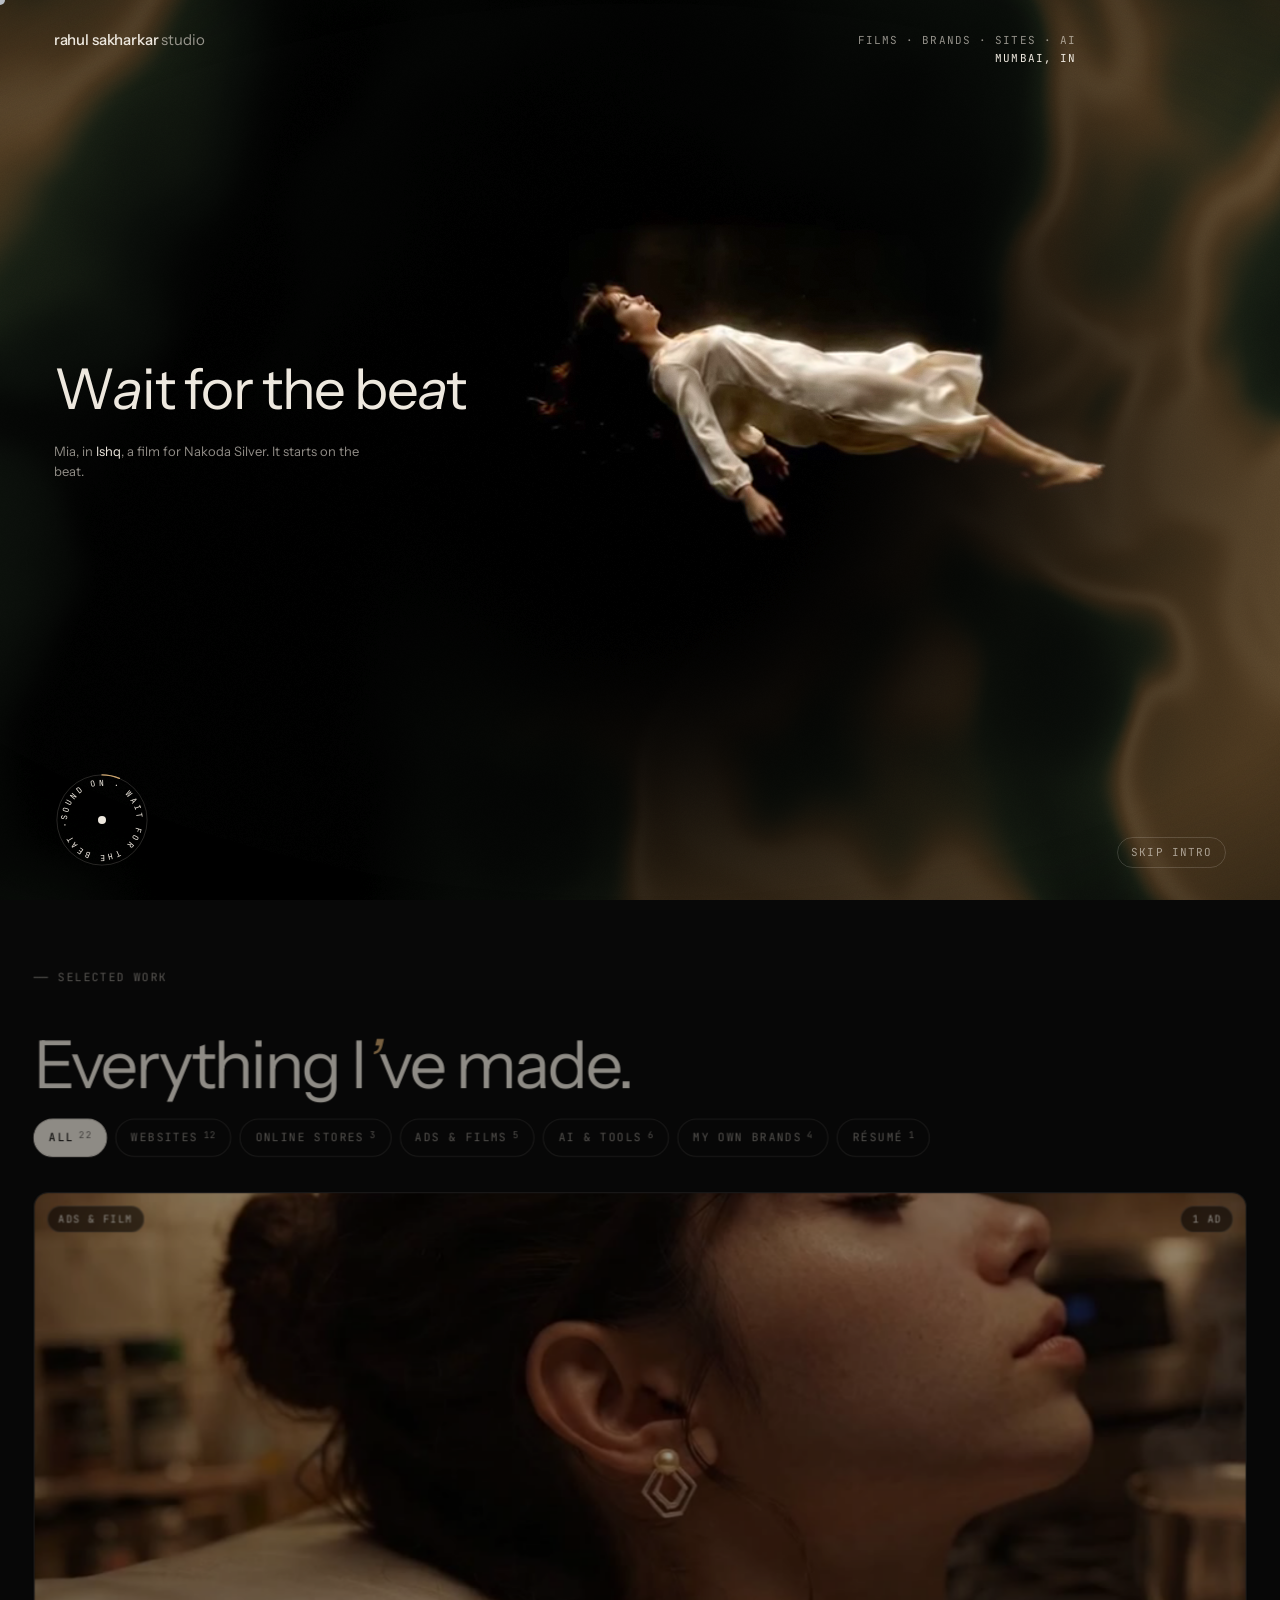
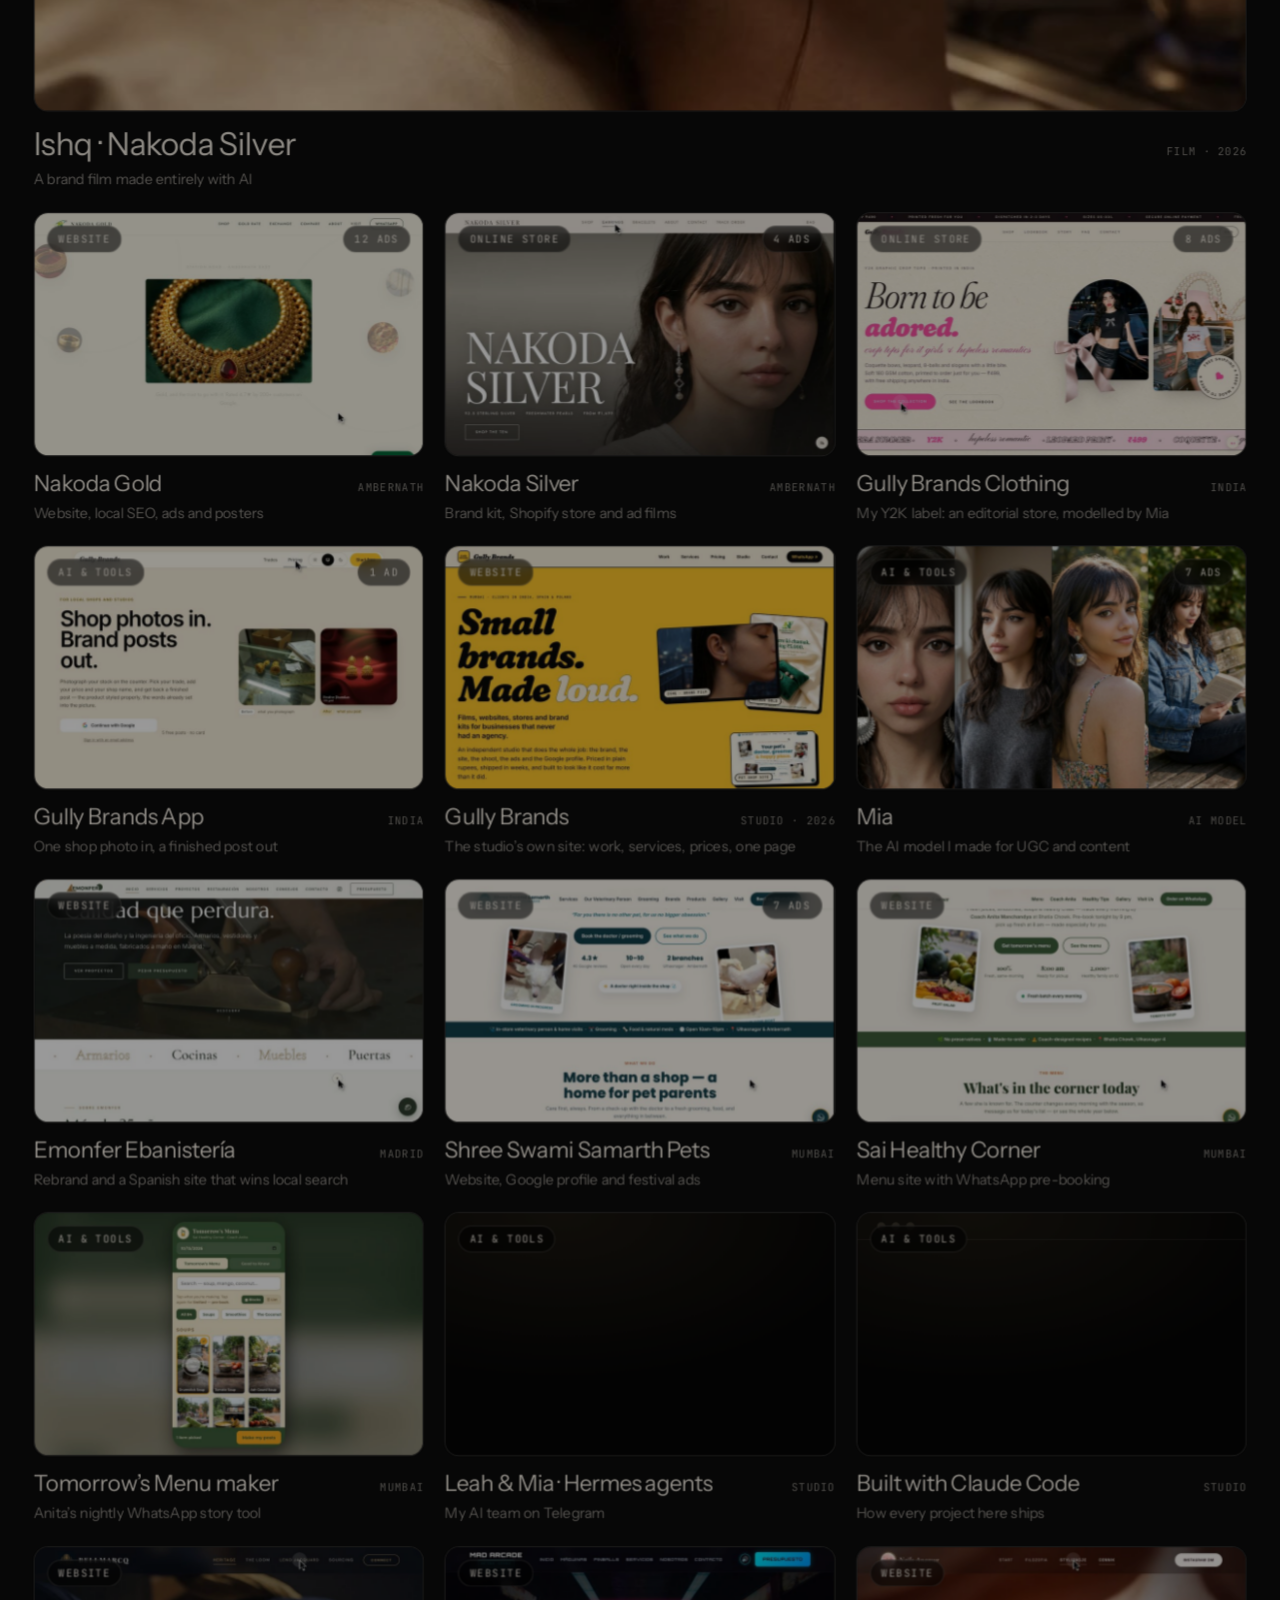
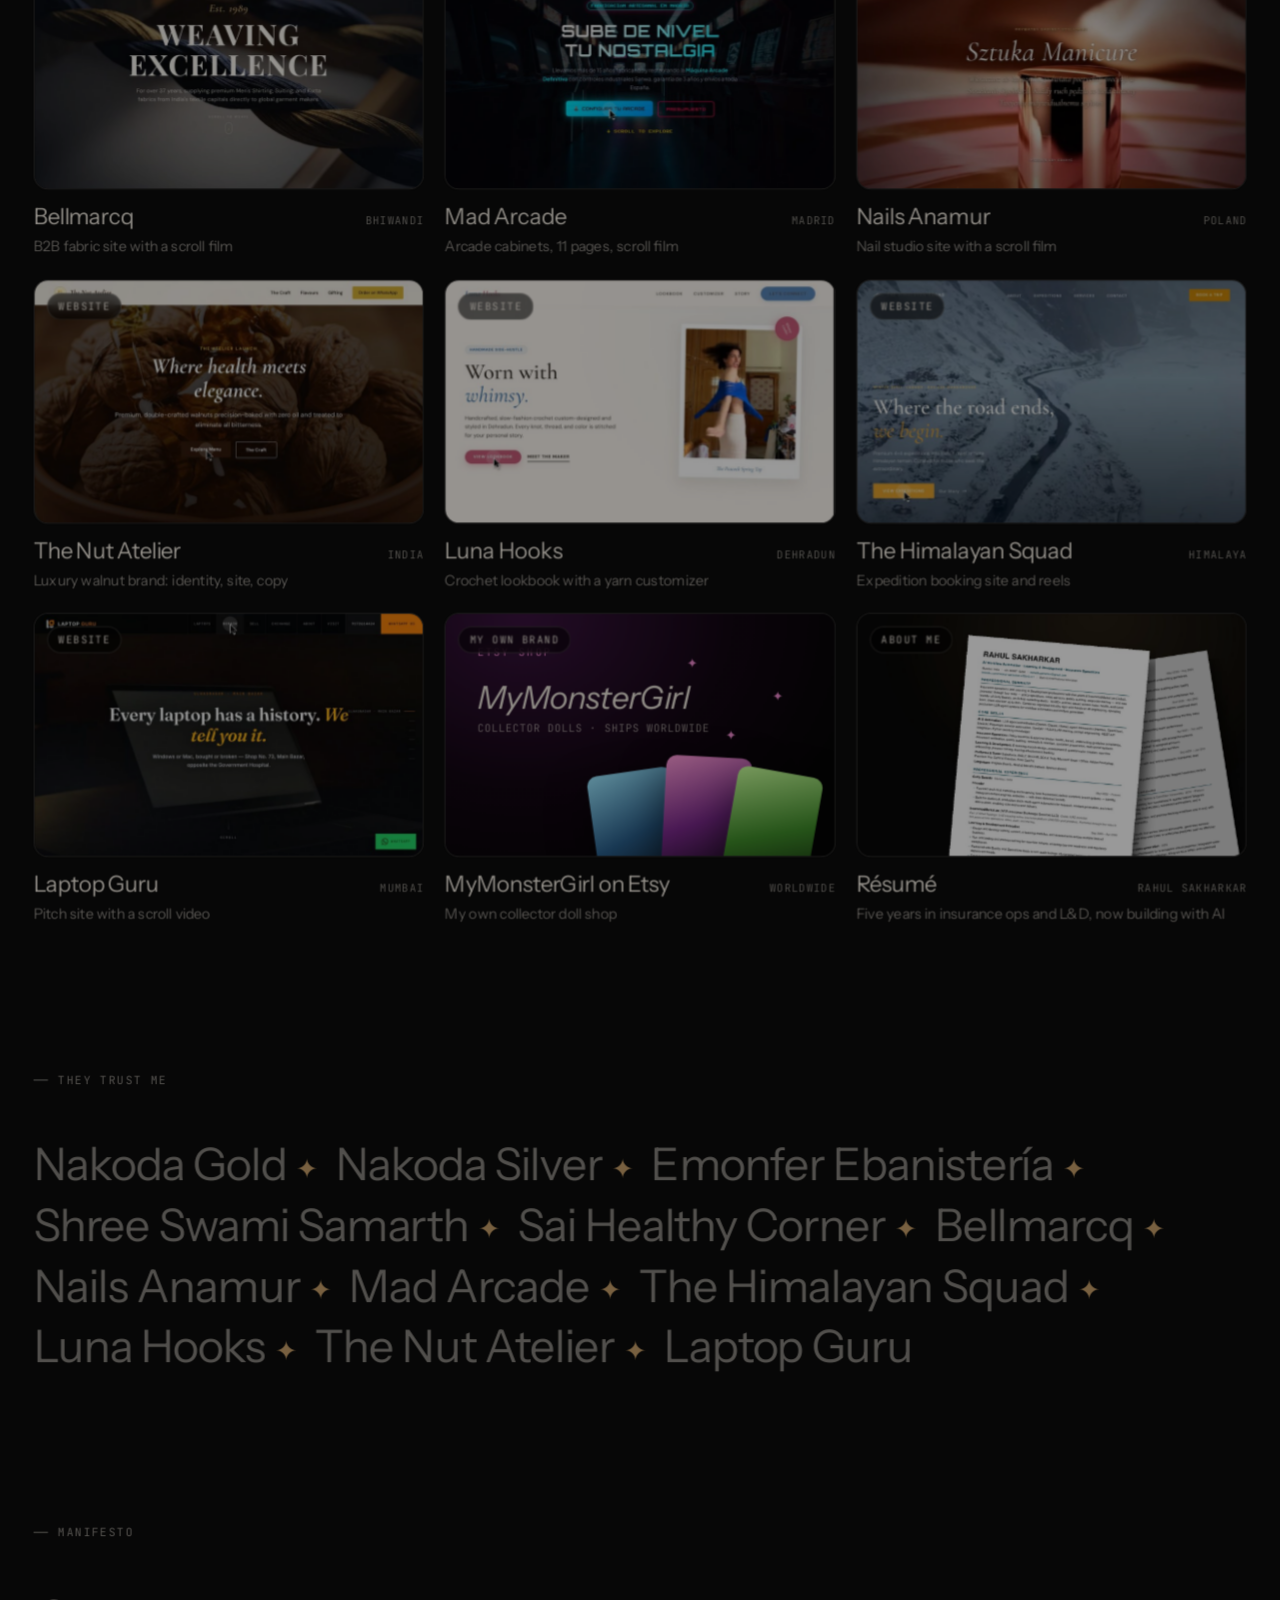
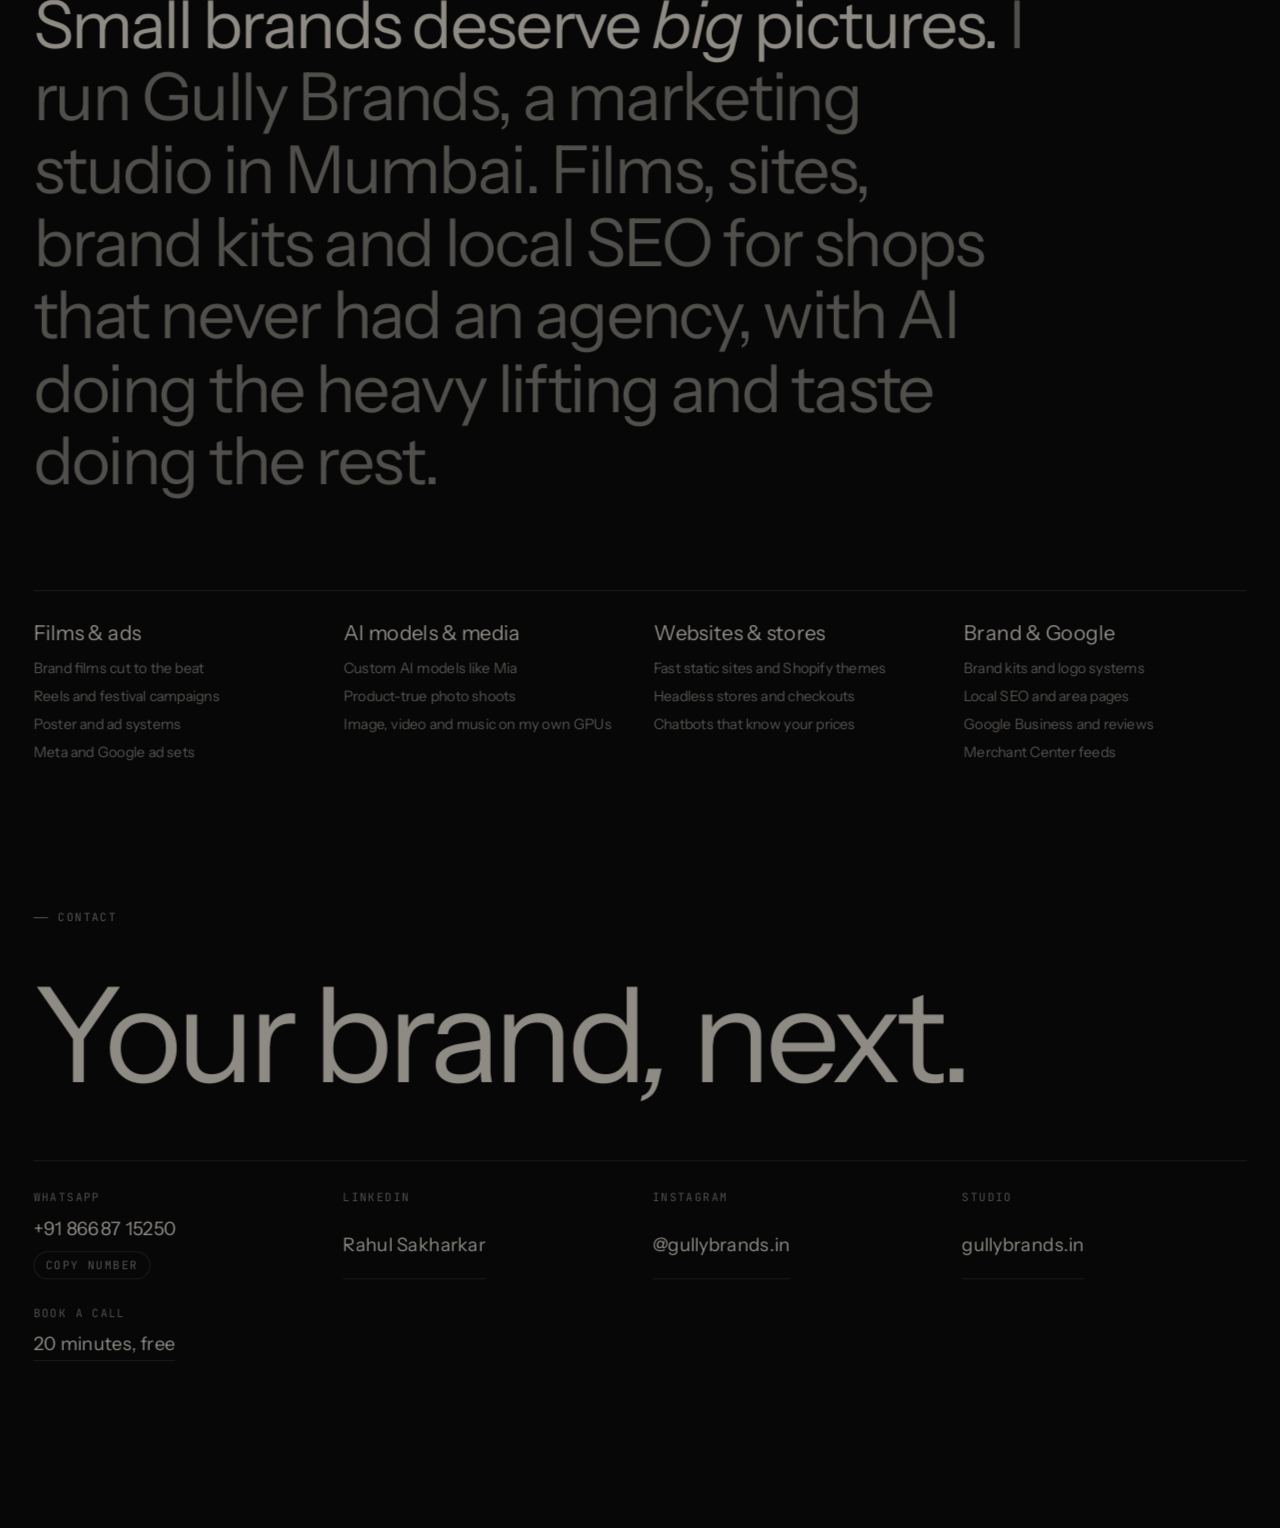
==== commit 27540864: "Portfolio: on touch screens play one work clip at a time, once the scroll settles Co-Authored-By: Cl" ====
--- a/portfolio/index.html
+++ b/portfolio/index.html
@@ -1323,12 +1323,21 @@
   const play = v => { if (!v) return; load(v); v.play().catch(() => {}); };
   const stop = v => { if (v && !v.paused) v.pause(); };
   let inView = new Set();
-  const playVisible = () => { if (!touch) return; cards.forEach(c => { const v = vidOf(c); if (!v) return; inView.has(c) && !c.hidden ? play(v) : stop(v); }); };
+  // touch: one clip at a time, the card most on screen, started once the scroll settles (starting decoders mid-swipe stutters)
+  let pickT = 0;
+  const pick = () => {
+    if (!touch || anyDlg()) return;
+    let best = null, bestR = .55;
+    inView.forEach(c => { if (c.hidden) return; const r = c.getBoundingClientRect(); const vis = Math.max(0, Math.min(r.bottom, innerHeight) - Math.max(r.top, 0)) / Math.max(1, Math.min(r.height, innerHeight)); if (vis > bestR) { bestR = vis; best = c; } });
+    cards.forEach(c => { const v = vidOf(c); if (v) c === best ? play(v) : stop(v); });
+  };
+  const playVisible = () => { if (!touch) return; clearTimeout(pickT); pickT = setTimeout(pick, 140); };
+  if (touch) addEventListener('scroll', playVisible, { passive: true });
   if ('IntersectionObserver' in window) {
     const io = new IntersectionObserver(es => es.forEach(e => {
       const v = vidOf(e.target);
       if (e.isIntersecting) { inView.add(e.target); if (v && !v.src) { v.preload = 'auto'; load(v); } } else { inView.delete(e.target); stop(v); }
-      if (touch) { if (e.isIntersecting && e.intersectionRatio > .55 && !anyDlg()) play(v); else stop(v); }
+      if (touch) playVisible();
     }), { rootMargin: '200px 0px', threshold: [0, .6] });
     cards.forEach(c => io.observe(c));
   }
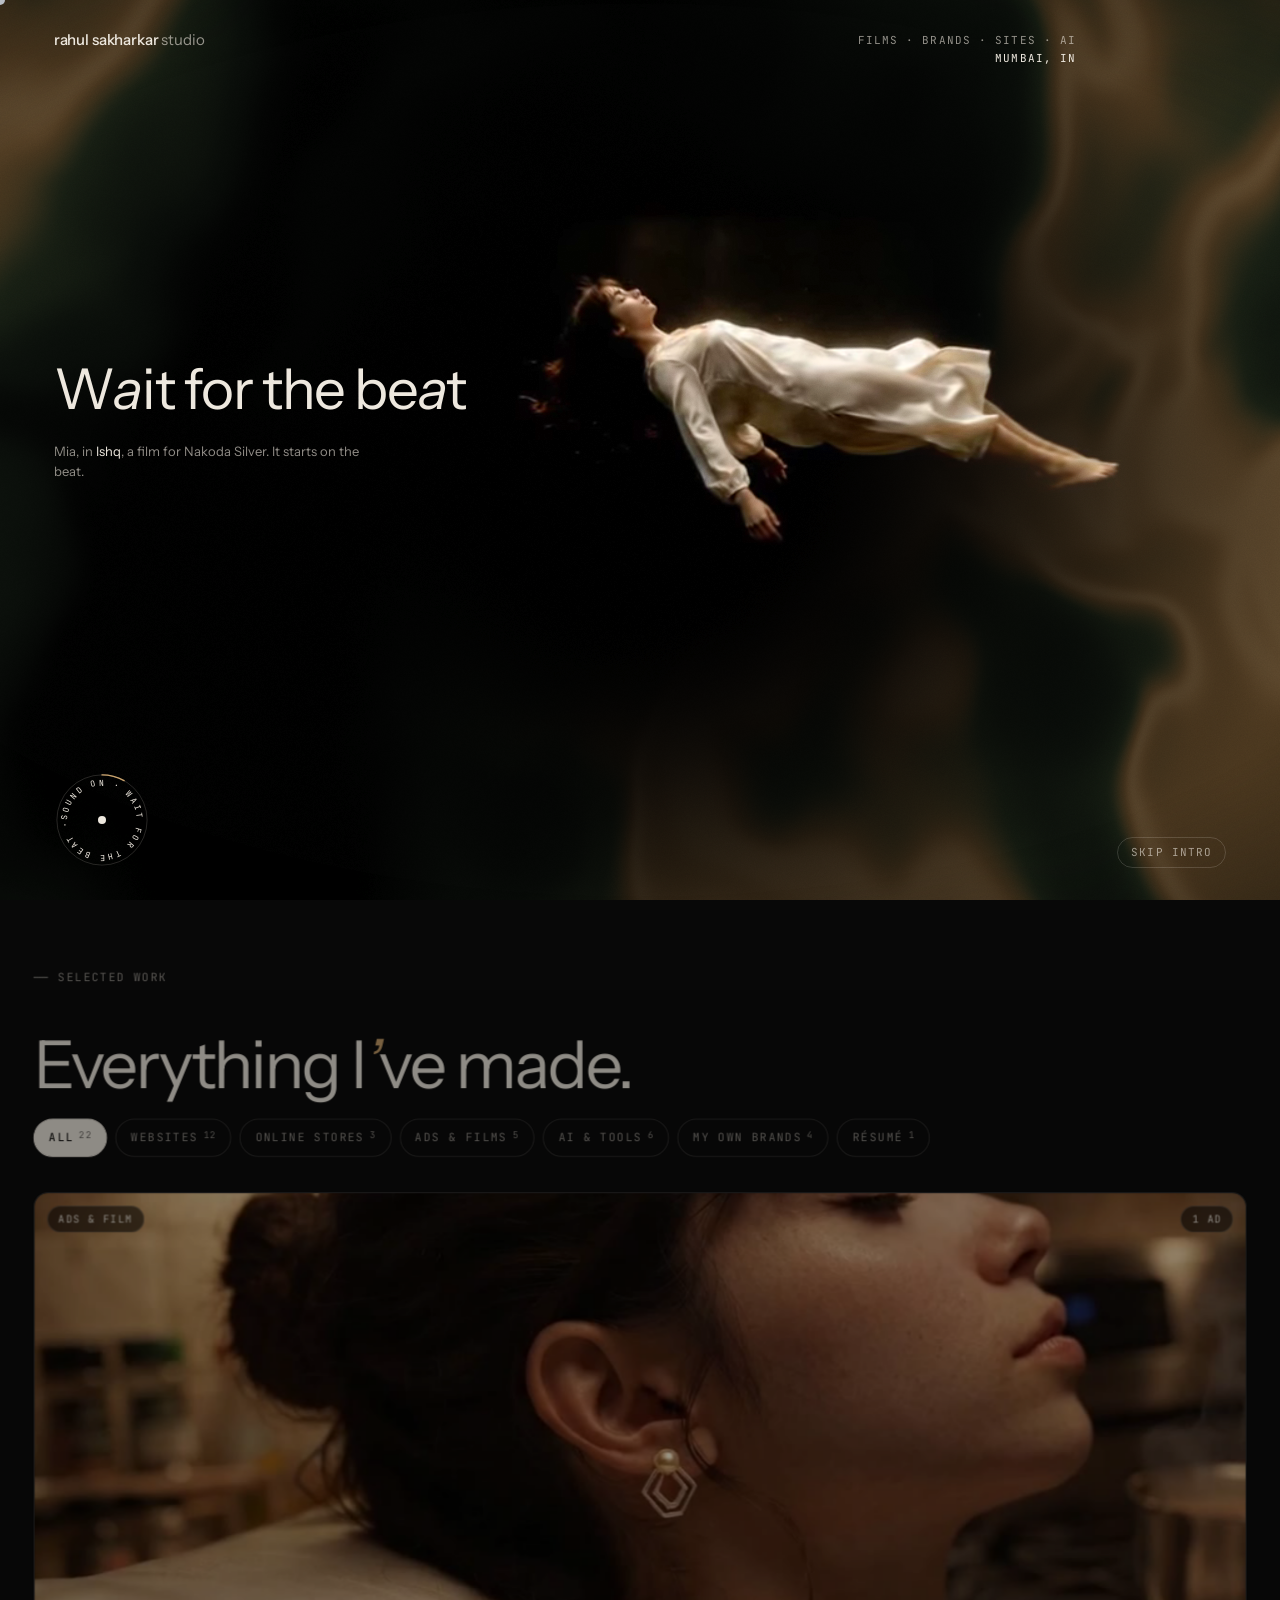
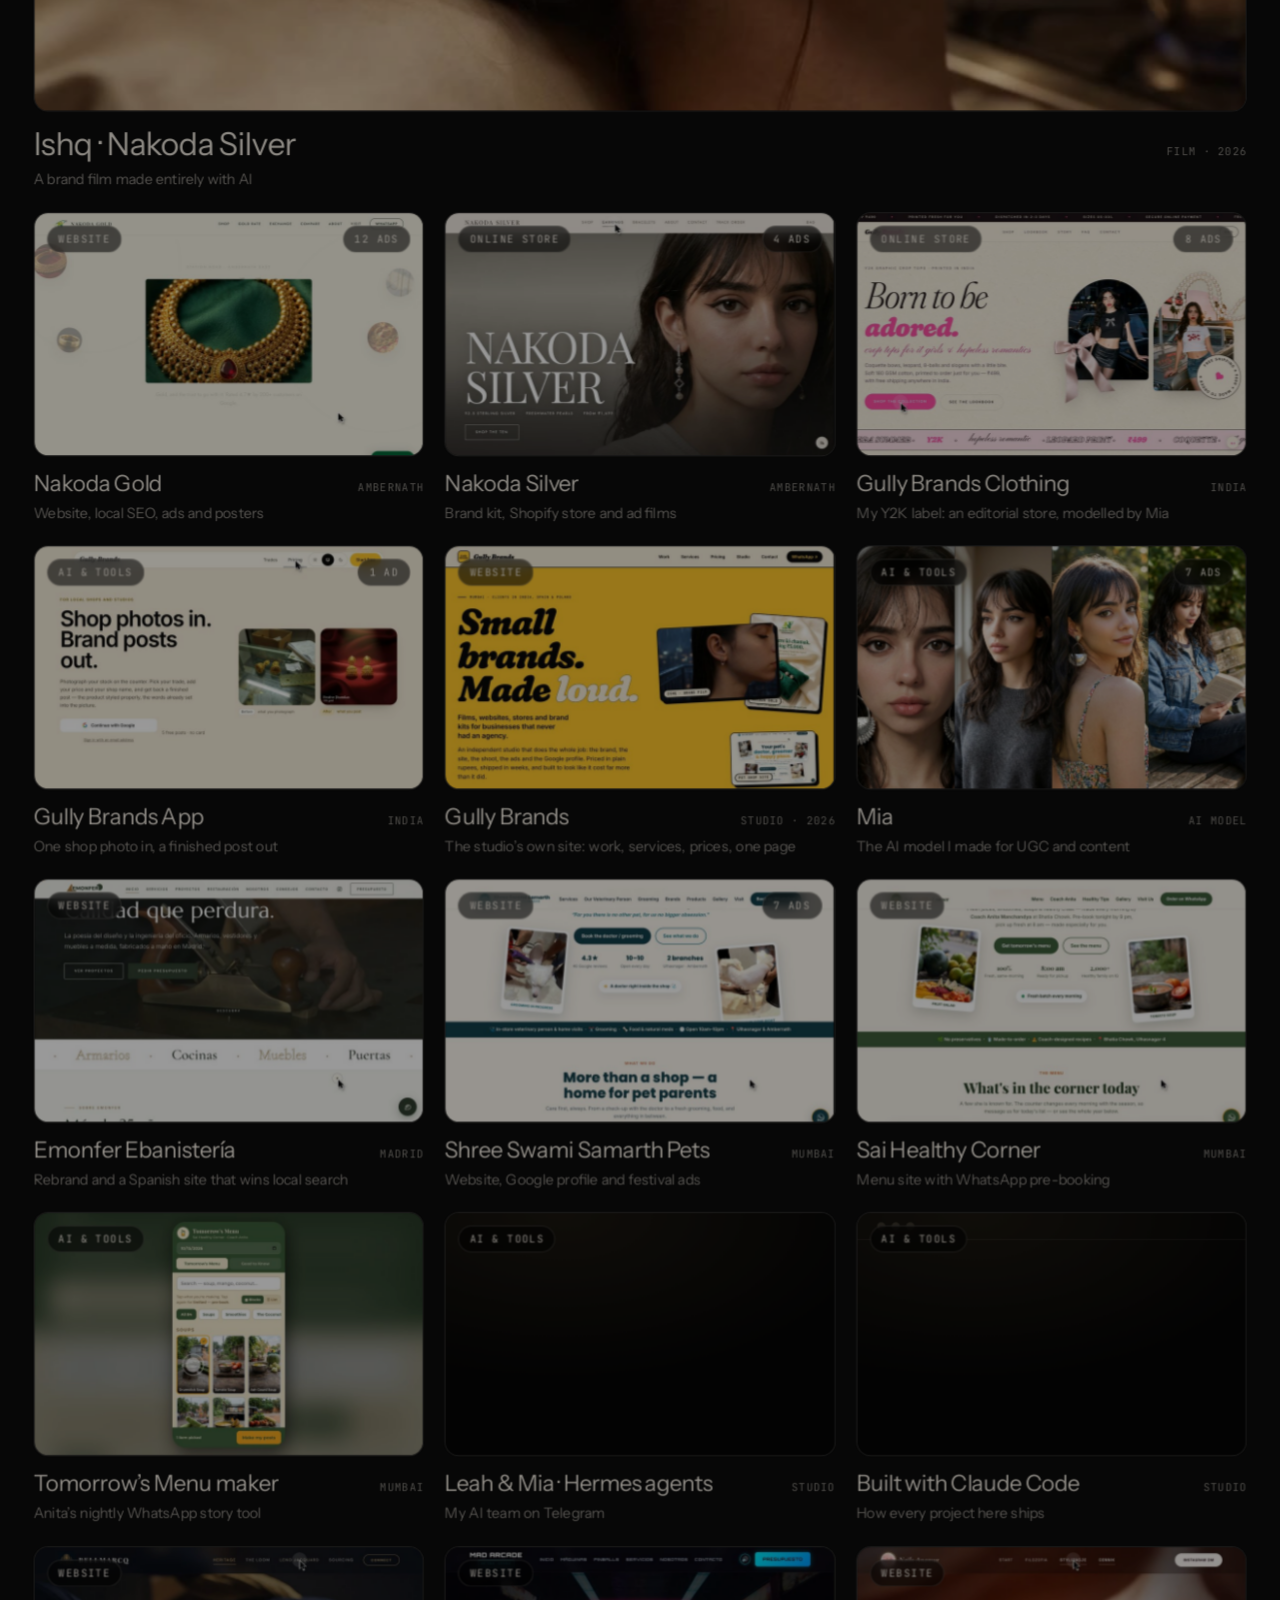
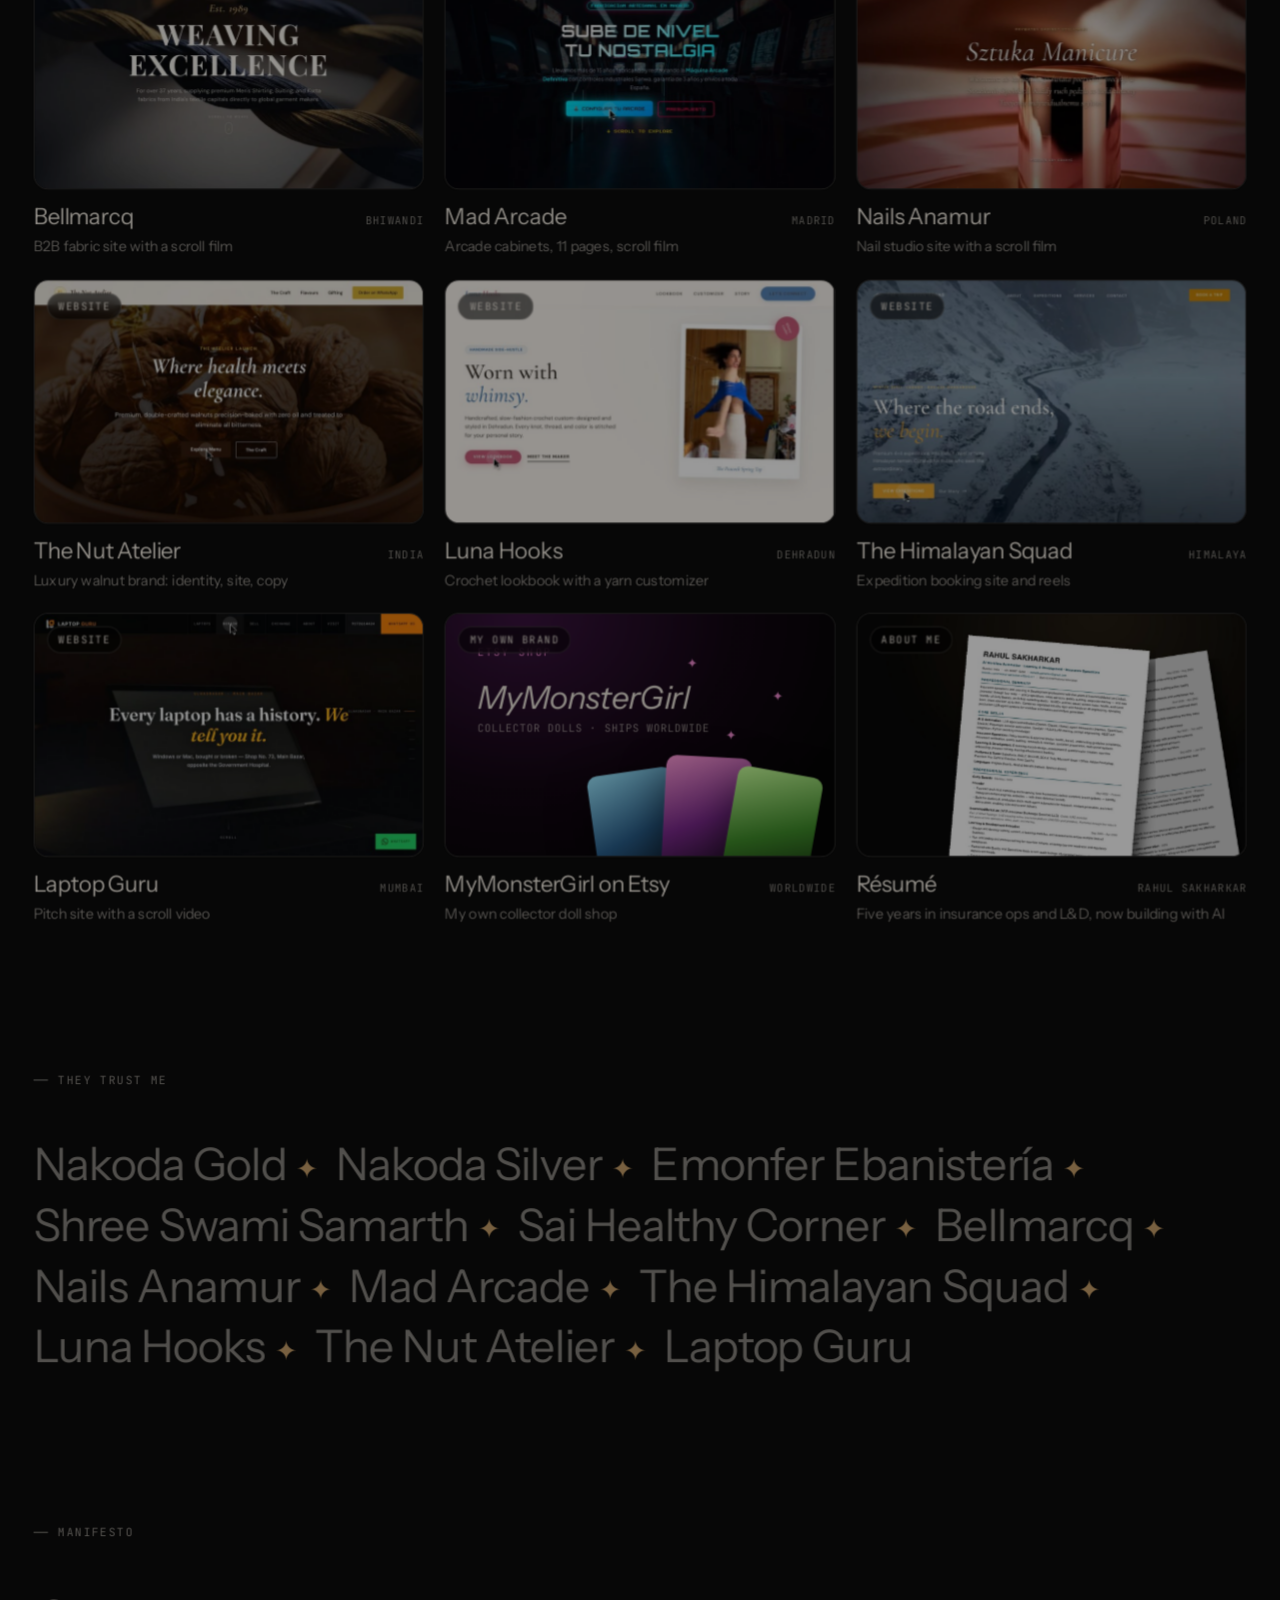
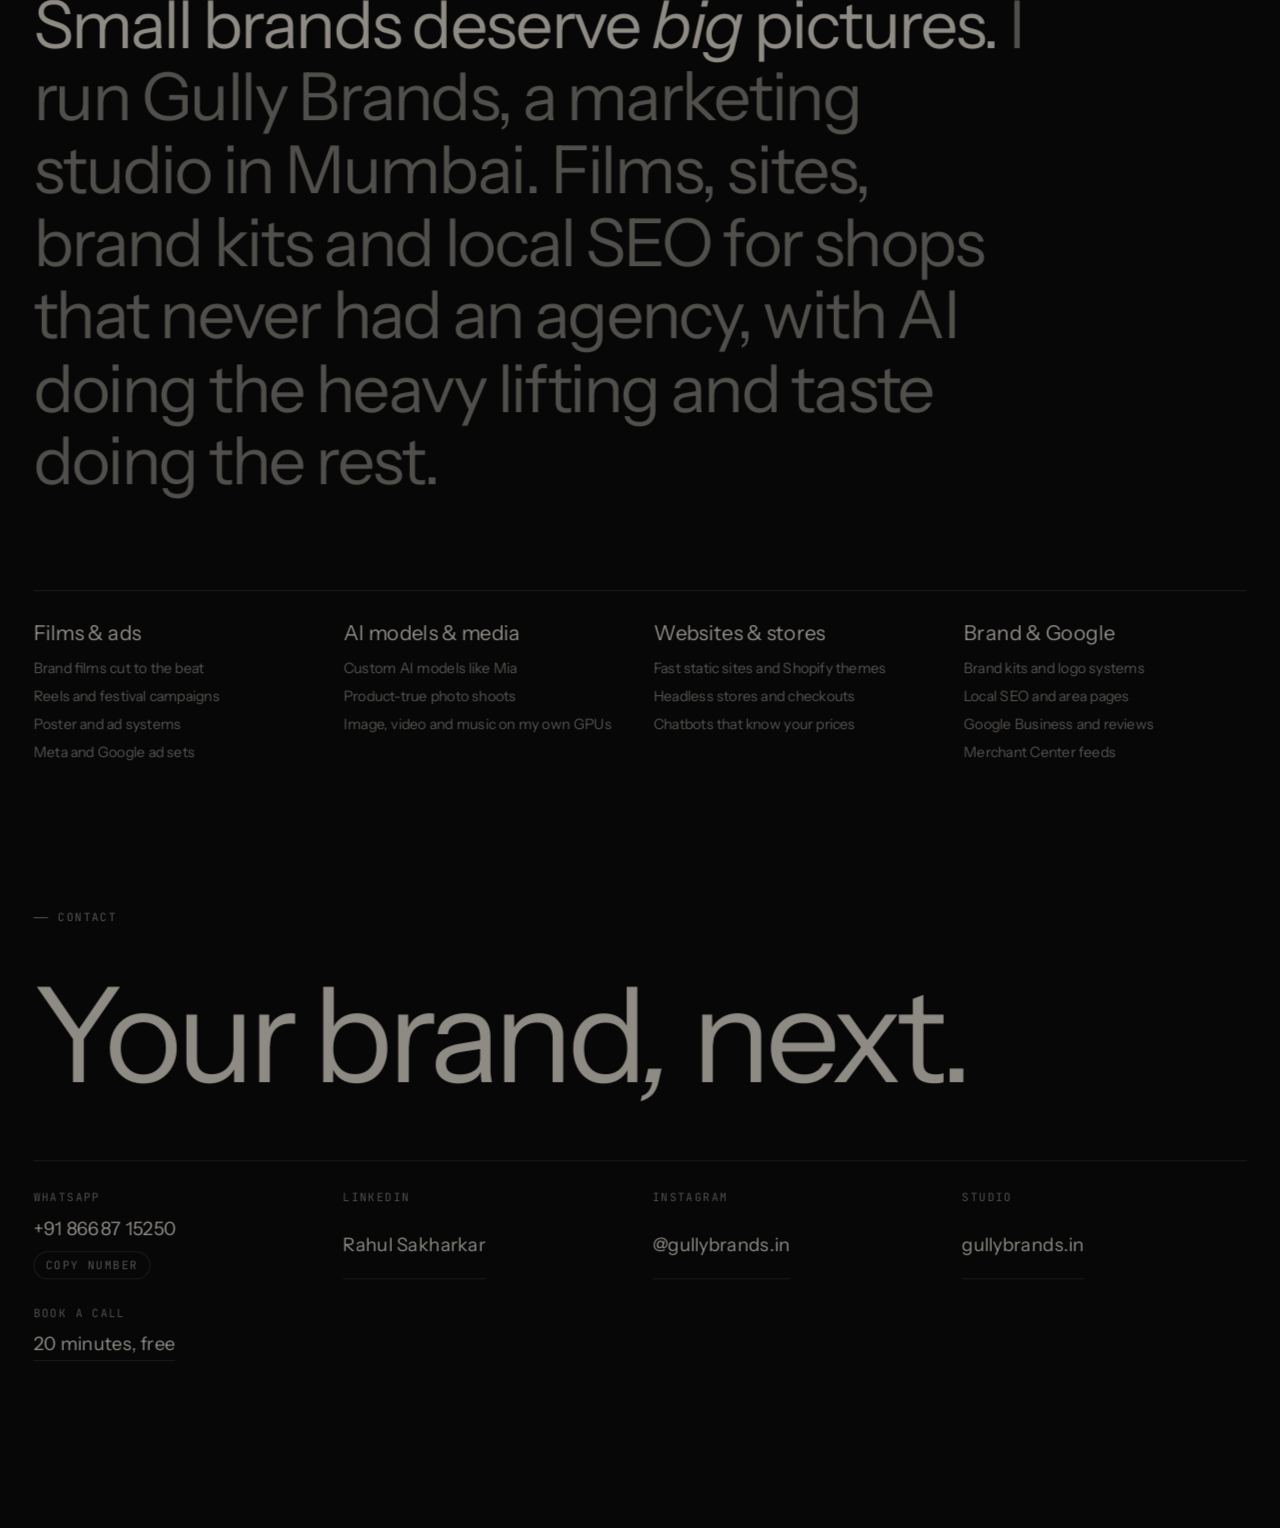
==== commit b58c21f1: "Portfolio: intro always reveals the hero, never a restored or swiped scroll position The browser res" ====
--- a/portfolio/index.html
+++ b/portfolio/index.html
@@ -38,6 +38,7 @@
 html{scroll-behavior:smooth}
 body{margin:0;background:var(--ink);color:var(--pearl);font:400 16px/1.5 var(--f-sans);-webkit-font-smoothing:antialiased;-webkit-tap-highlight-color:transparent;overflow-x:hidden}
 body.intro-on{overflow:hidden;height:100%}
+html:has(body.intro-on){overflow:hidden}
 body.intro-on .nav{opacity:0}
 @media (hover:hover) and (pointer:fine){body,button,a{cursor:none}}
 dialog,dialog *{cursor:auto!important}dialog button,dialog a,dialog [data-adk]{cursor:pointer!important}
@@ -736,6 +737,13 @@
   // the site behind the intro stays out of the tab order until the shutter opens
   $('#site').inert = true; $('header.nav').inert = true;
   const body = document.body;
+  // the intro always opens, and closes, on the hero: no scroll position restored from a reload,
+  // and no page scrolling behind the film (iPhone Safari lets swipes scroll past overflow:hidden)
+  try { history.scrollRestoration = 'manual'; } catch (e) {}
+  const toTop = () => window.scrollTo({ top: 0, left: 0, behavior: 'instant' });
+  toTop();
+  const pinTop = () => { if (scrollY && body.classList.contains('intro-on')) toTop(); };
+  addEventListener('scroll', pinTop, { passive: true });
   const stage = $('#stage'), mia = $('#miaFloat'), wrap = $('#filmWrap'), film = $('#film'), song = $('#song');
 
   /* ======================= shared: rotating lines ======================= */
@@ -1016,6 +1024,7 @@
   function closeIntro(fast, toWork){
     if (introOver) return;
     introOver = true; clearTimeout(closeTimer); loadPosters();
+    removeEventListener('scroll', pinTop); toTop();      // reveal the hero, never wherever the page sat behind the film
     introGlow && introGlow.stop();                       // one WebGL field at a time: the intro's stops as the hero's starts
     if (heroGlow && !anyDlg()) heroGlow.start(); heroLineStart();
     body.classList.add('revealing');
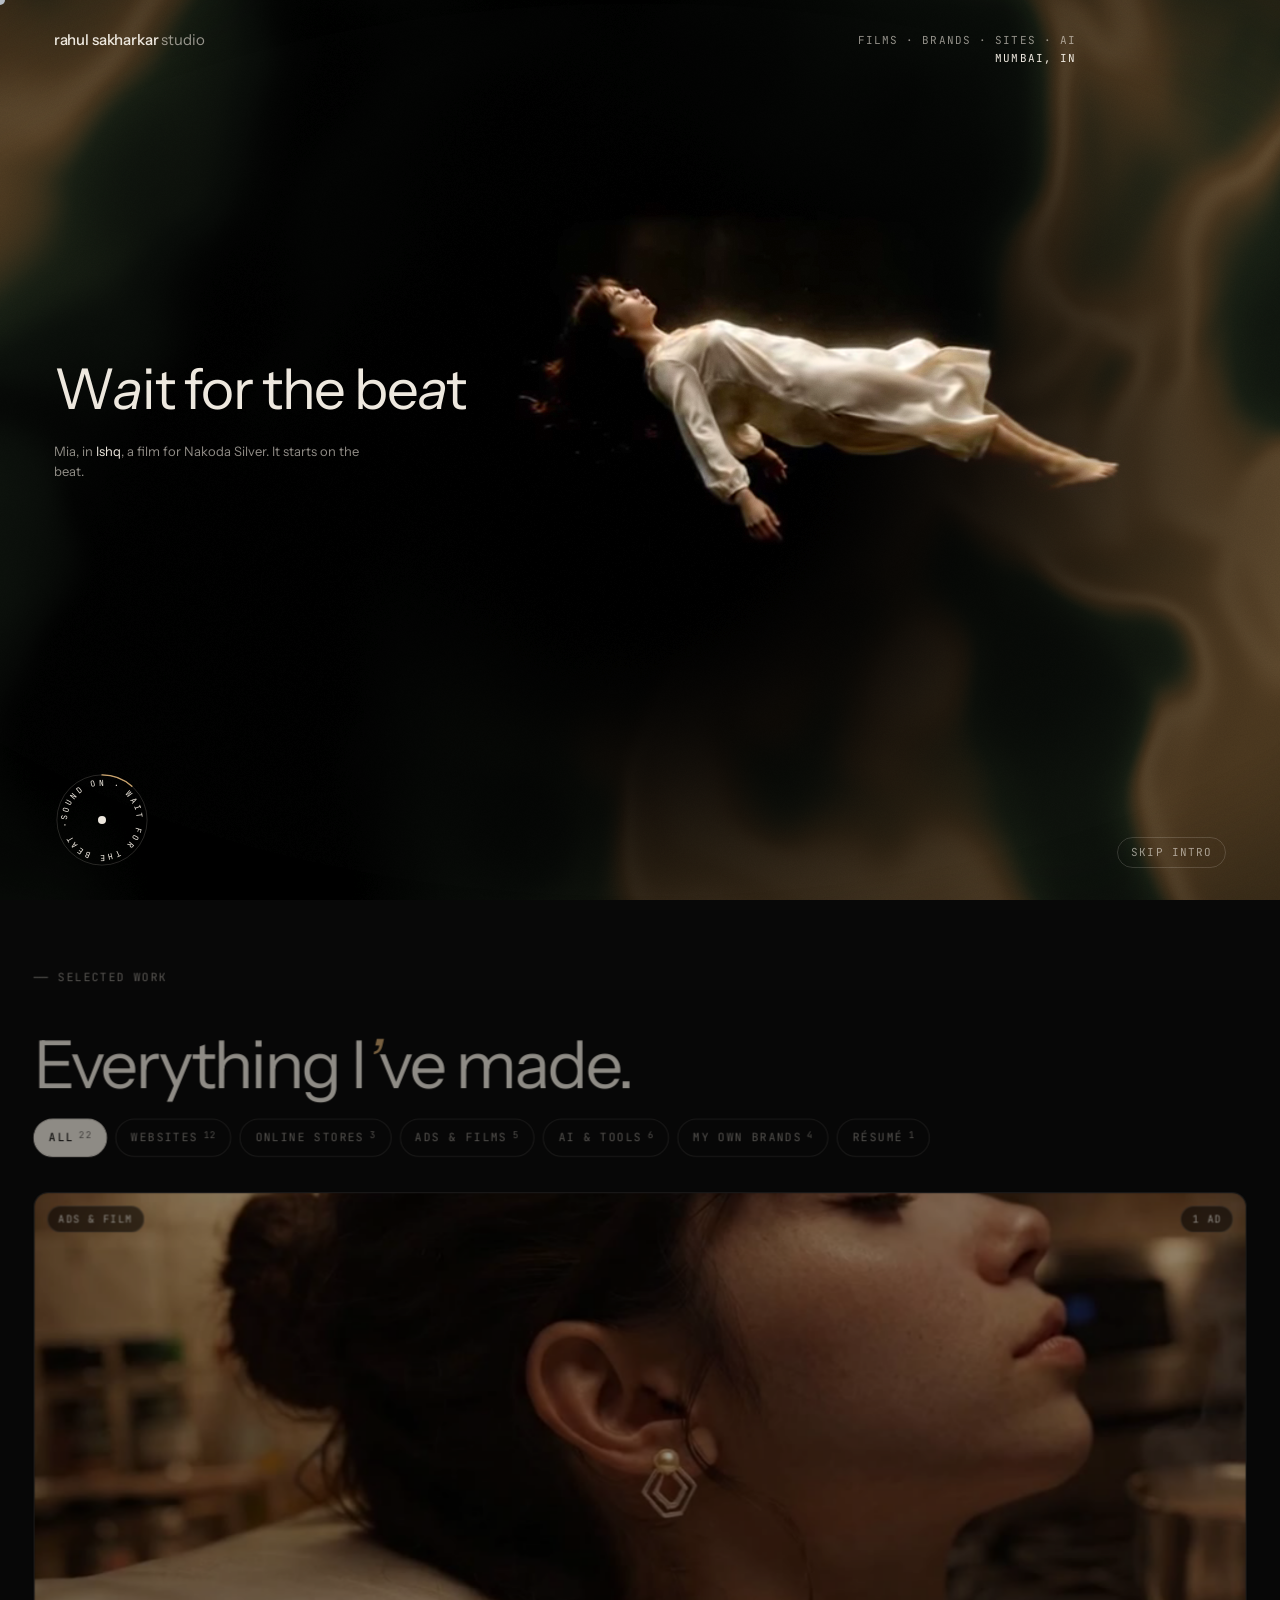
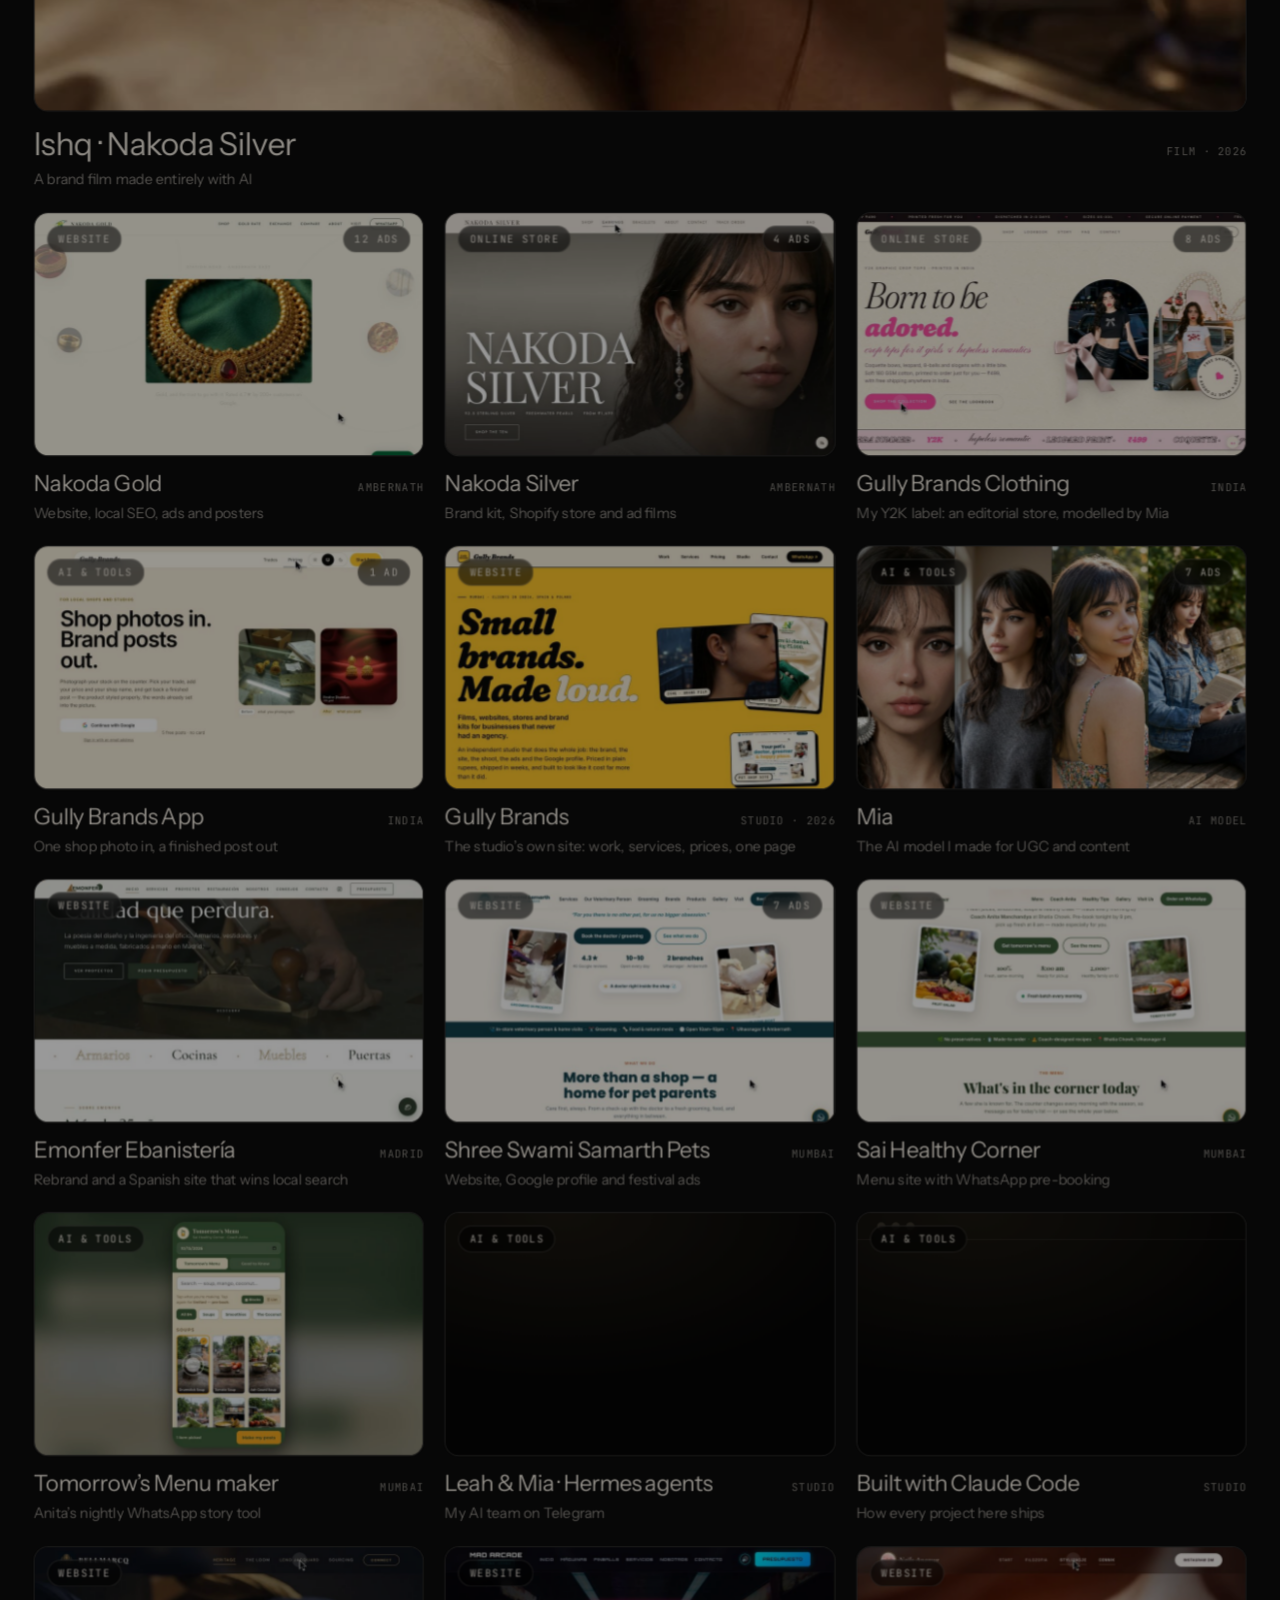
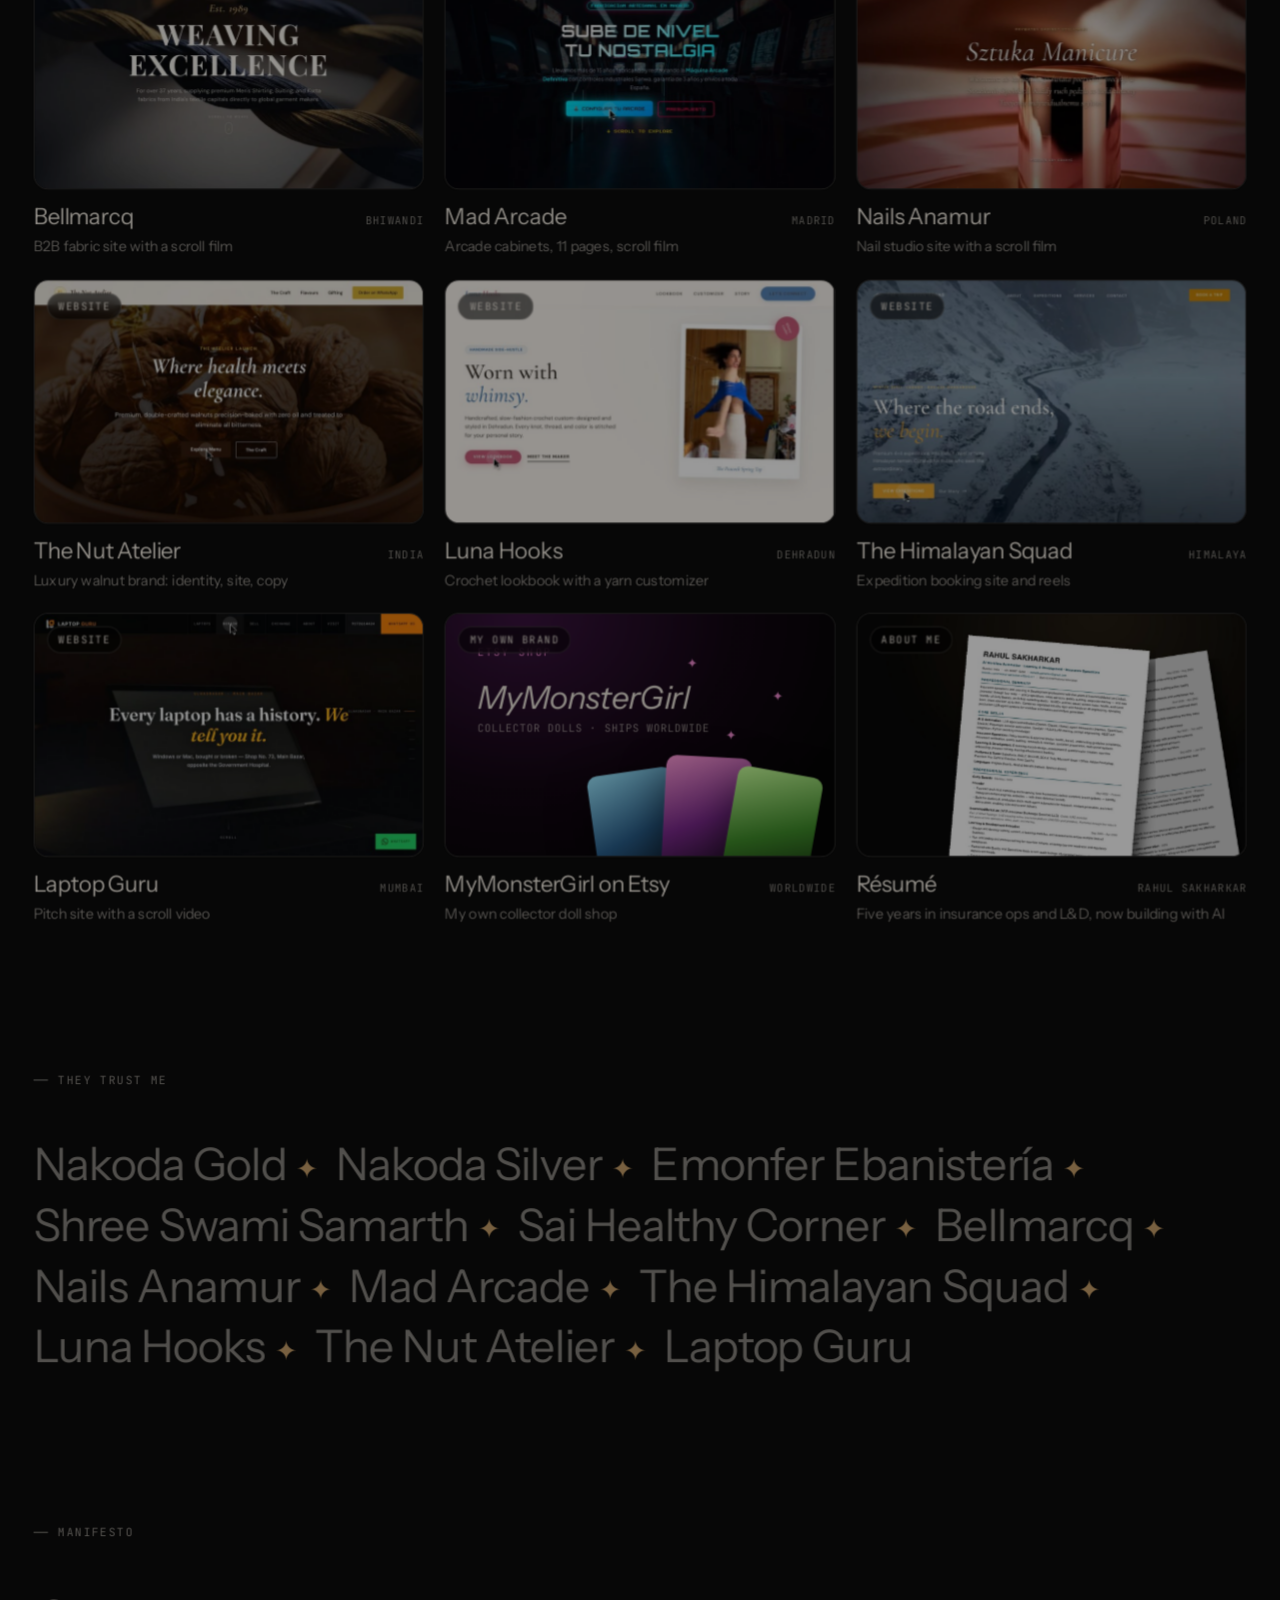
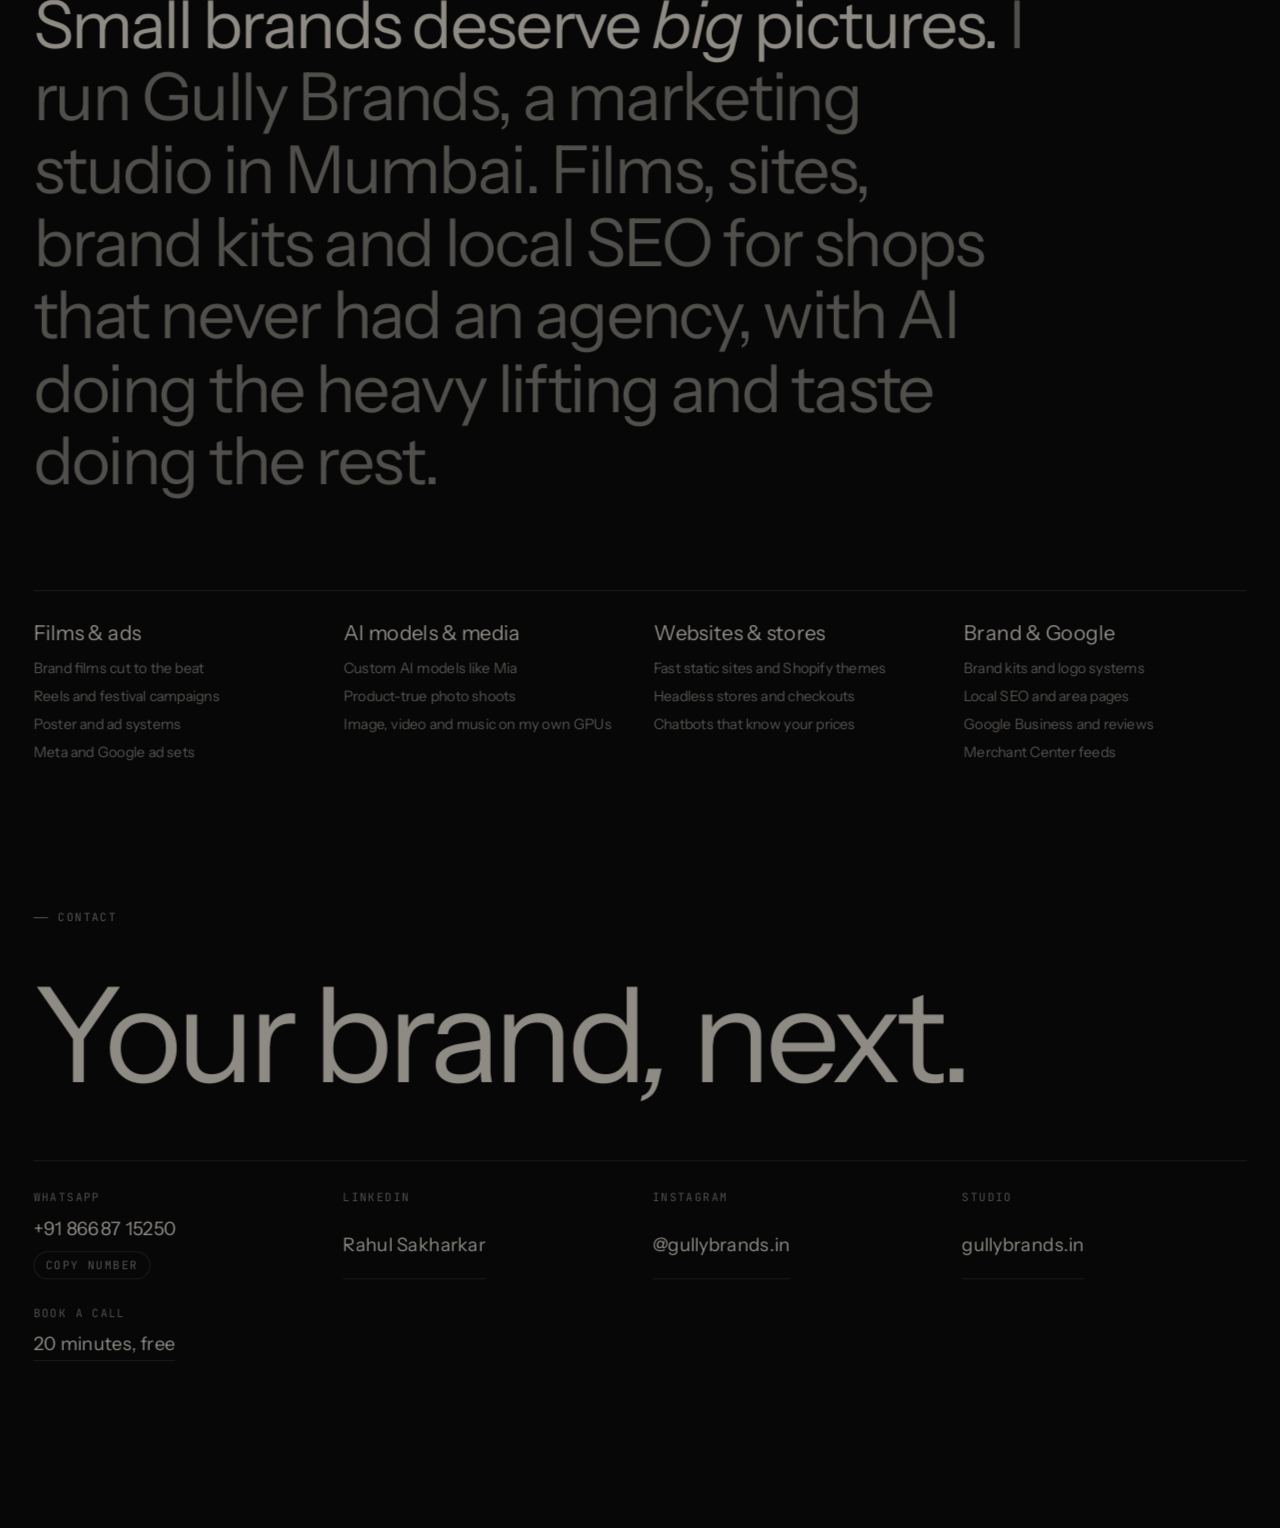
==== commit c24a48c8: "Portfolio: a swipe during the intro now starts the sound on phones; tap-for-sound label on the music" ====
--- a/portfolio/index.html
+++ b/portfolio/index.html
@@ -39,6 +39,9 @@
 body{margin:0;background:var(--ink);color:var(--pearl);font:400 16px/1.5 var(--f-sans);-webkit-font-smoothing:antialiased;-webkit-tap-highlight-color:transparent;overflow-x:hidden}
 body.intro-on{overflow:hidden;height:100%}
 html:has(body.intro-on){overflow:hidden}
+/* nothing scrolls during the intro, so swipes are not handed to the browser as a scroll: the finger lifting
+   then counts as a real tap, which is what phones need before they allow sound */
+html:has(body.intro-on),body.intro-on{touch-action:none}
 body.intro-on .nav{opacity:0}
 @media (hover:hover) and (pointer:fine){body,button,a{cursor:none}}
 dialog,dialog *{cursor:auto!important}dialog button,dialog a,dialog [data-adk]{cursor:pointer!important}
@@ -441,6 +444,10 @@
 .np:not(.playing) .np-eq{display:none}
 .np-tri{display:none;width:0;height:0;border-left:8px solid var(--pearl);border-top:5.5px solid transparent;border-bottom:5.5px solid transparent;margin-left:2px}
 .np:not(.playing) .np-tri{display:block}
+.np.waiting::before{content:"Tap for sound";position:absolute;right:52px;top:50%;transform:translateY(-50%);white-space:nowrap;font:400 10px/1 var(--f-mono);letter-spacing:.12em;text-transform:uppercase;color:var(--pearl);background:rgba(10,10,10,.85);border:1px solid var(--pearl-faint);border-radius:999px;padding:9px 12px;pointer-events:none;animation:npnudge 2.6s ease-in-out infinite}
+@media (hover:hover) and (pointer:fine){.np.waiting::before{content:"Click for sound"}}
+.np.open::before{display:none}
+@keyframes npnudge{0%,100%{opacity:.75}50%{opacity:1}}
 .np.waiting .np-shell::before{content:"";position:absolute;left:0;top:0;width:42px;height:42px;border-radius:50%;border:1px solid rgba(237,231,221,.55);animation:npring 2.6s ease-out infinite}
 @keyframes npring{0%{transform:scale(1);opacity:.6}70%{transform:scale(1.6);opacity:0}100%{opacity:0}}
 .np-inner{display:flex;align-items:center;gap:2px;opacity:0;transform:translateX(-6px);white-space:nowrap;pointer-events:none;transition:opacity .22s ease .12s,transform .3s cubic-bezier(.22,1,.36,1) .1s}
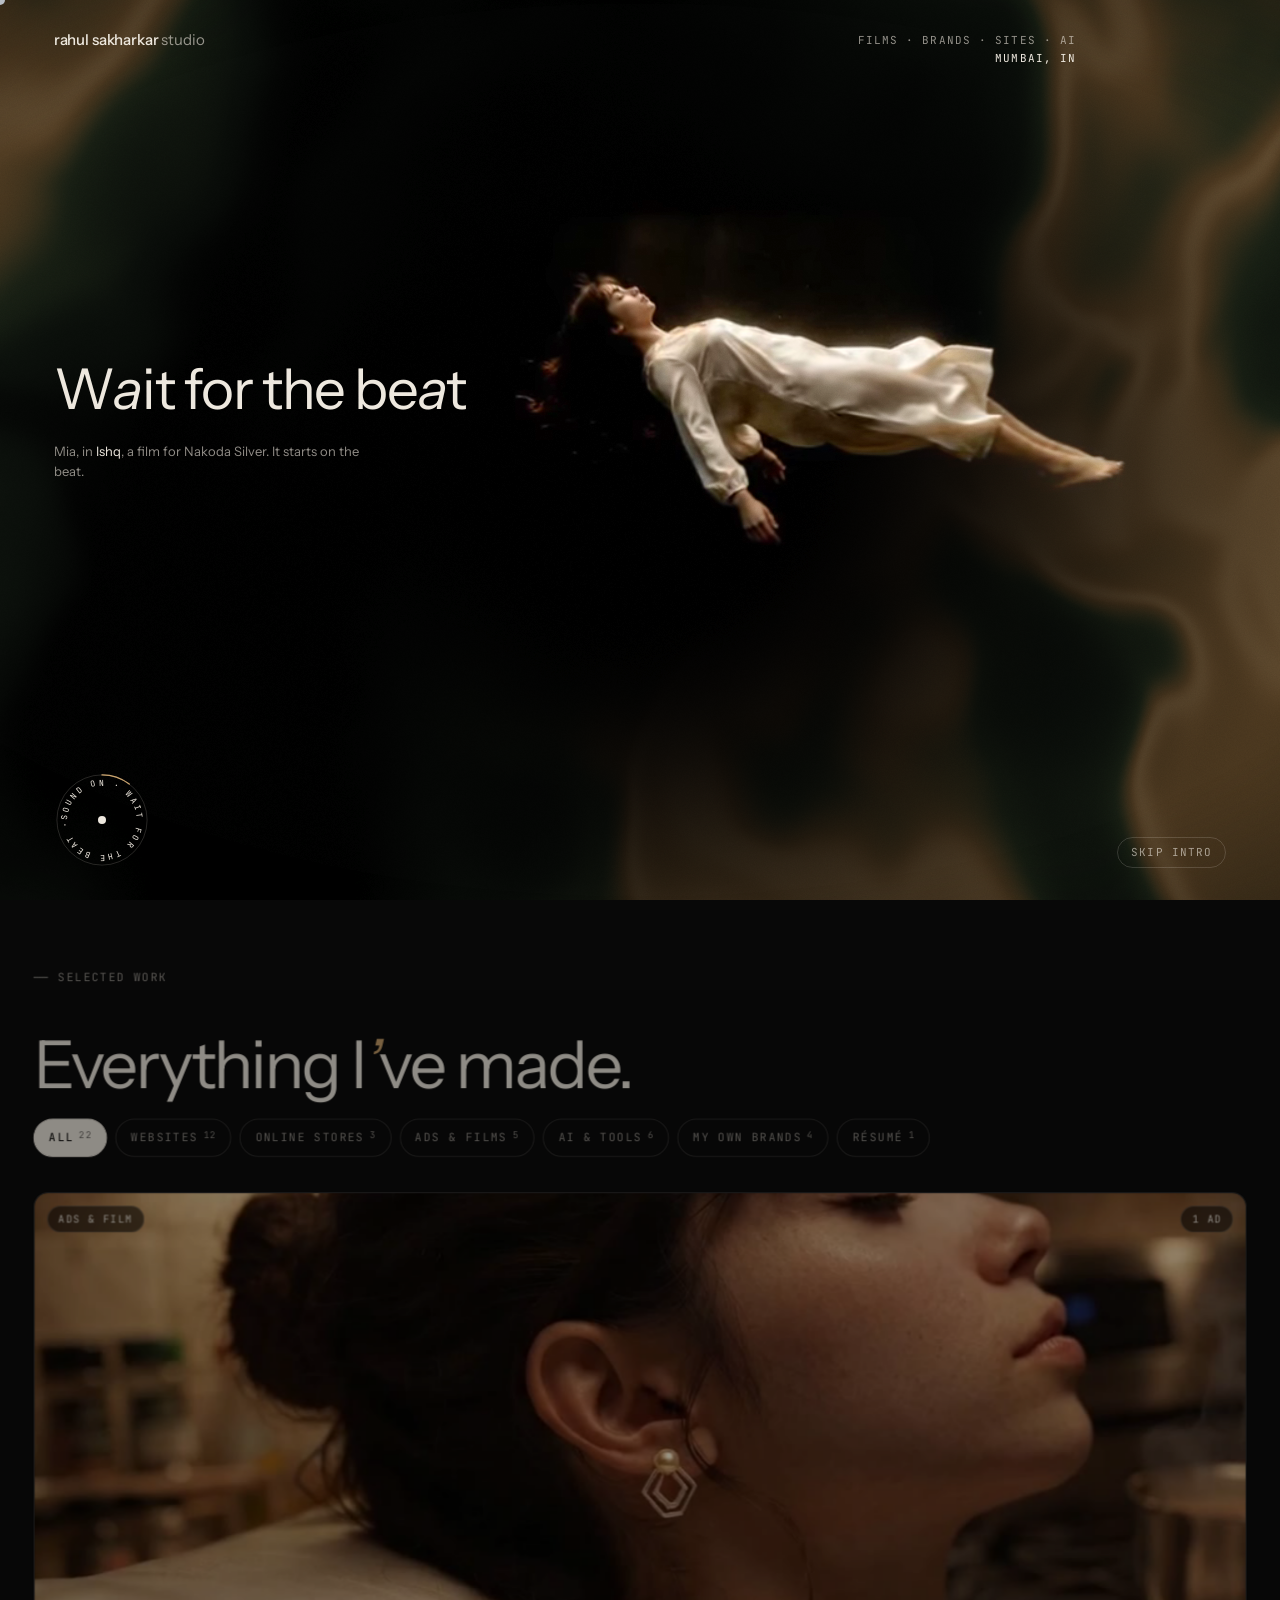
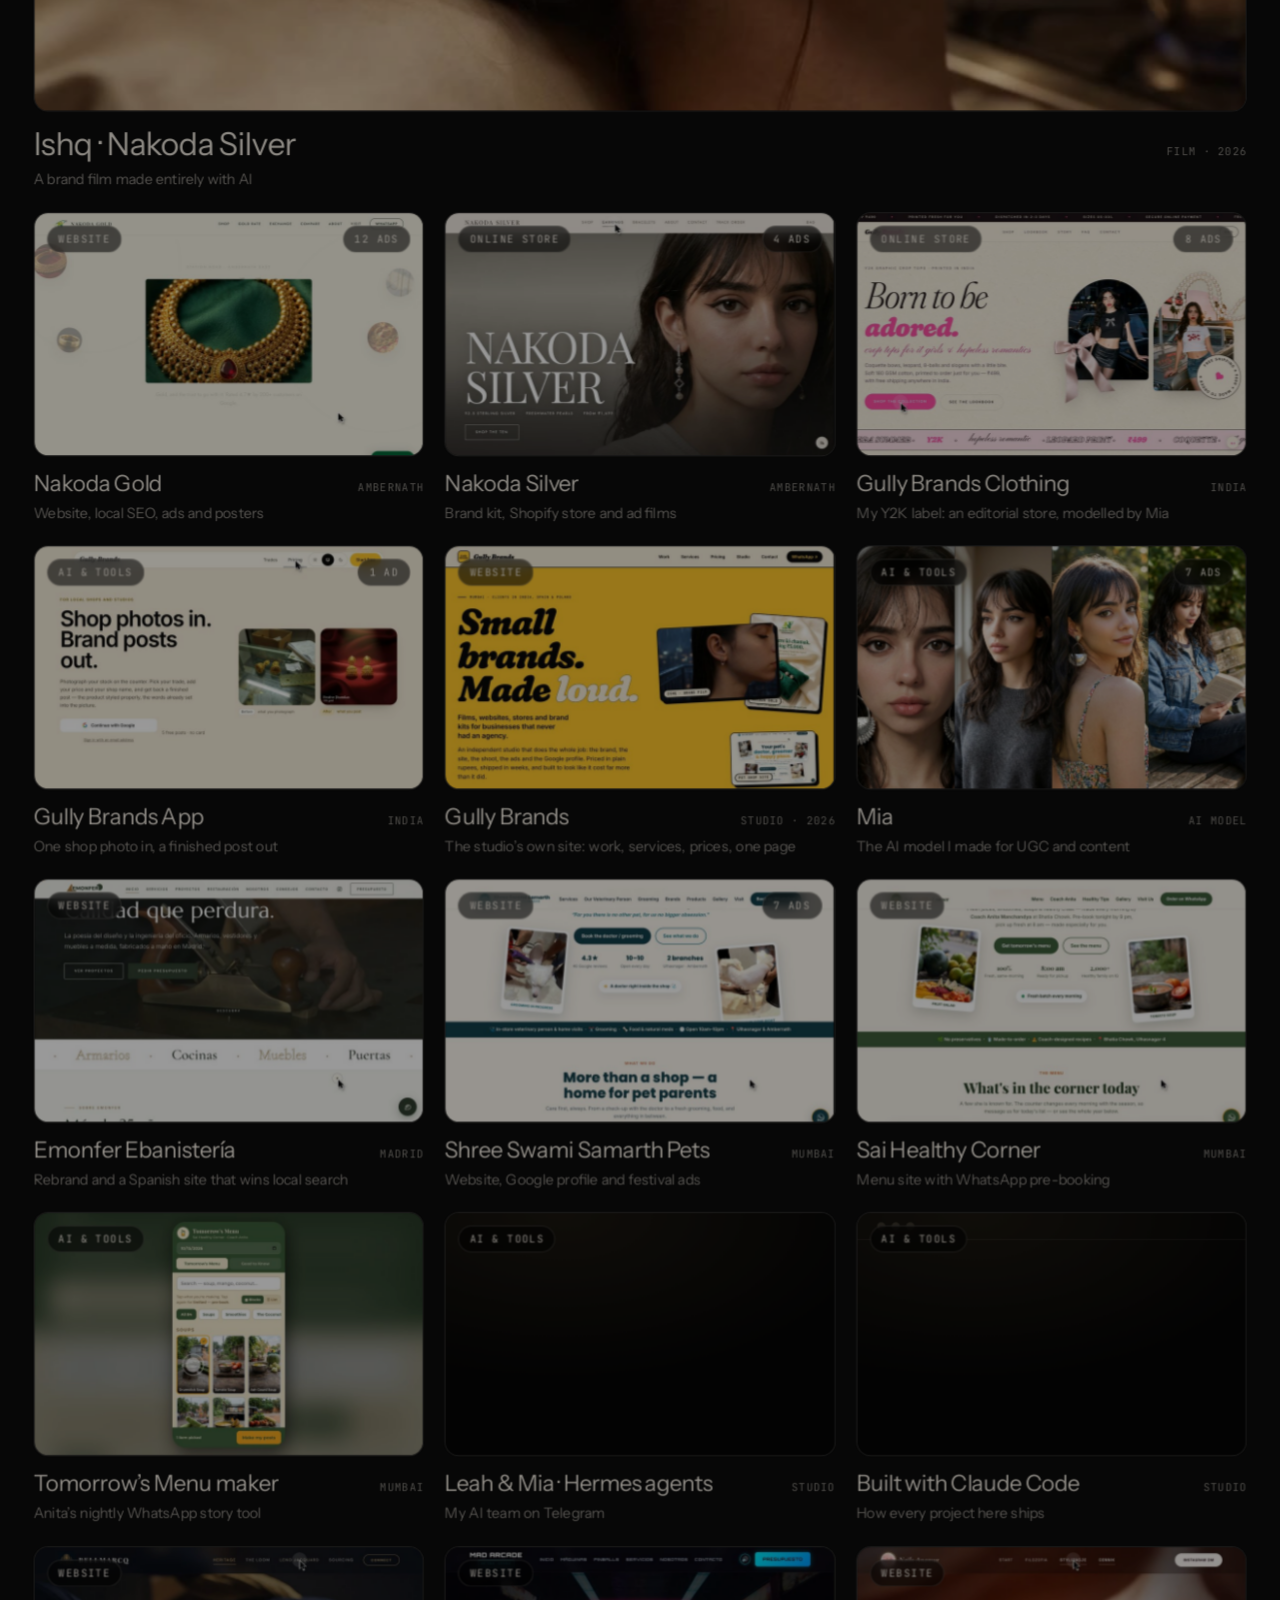
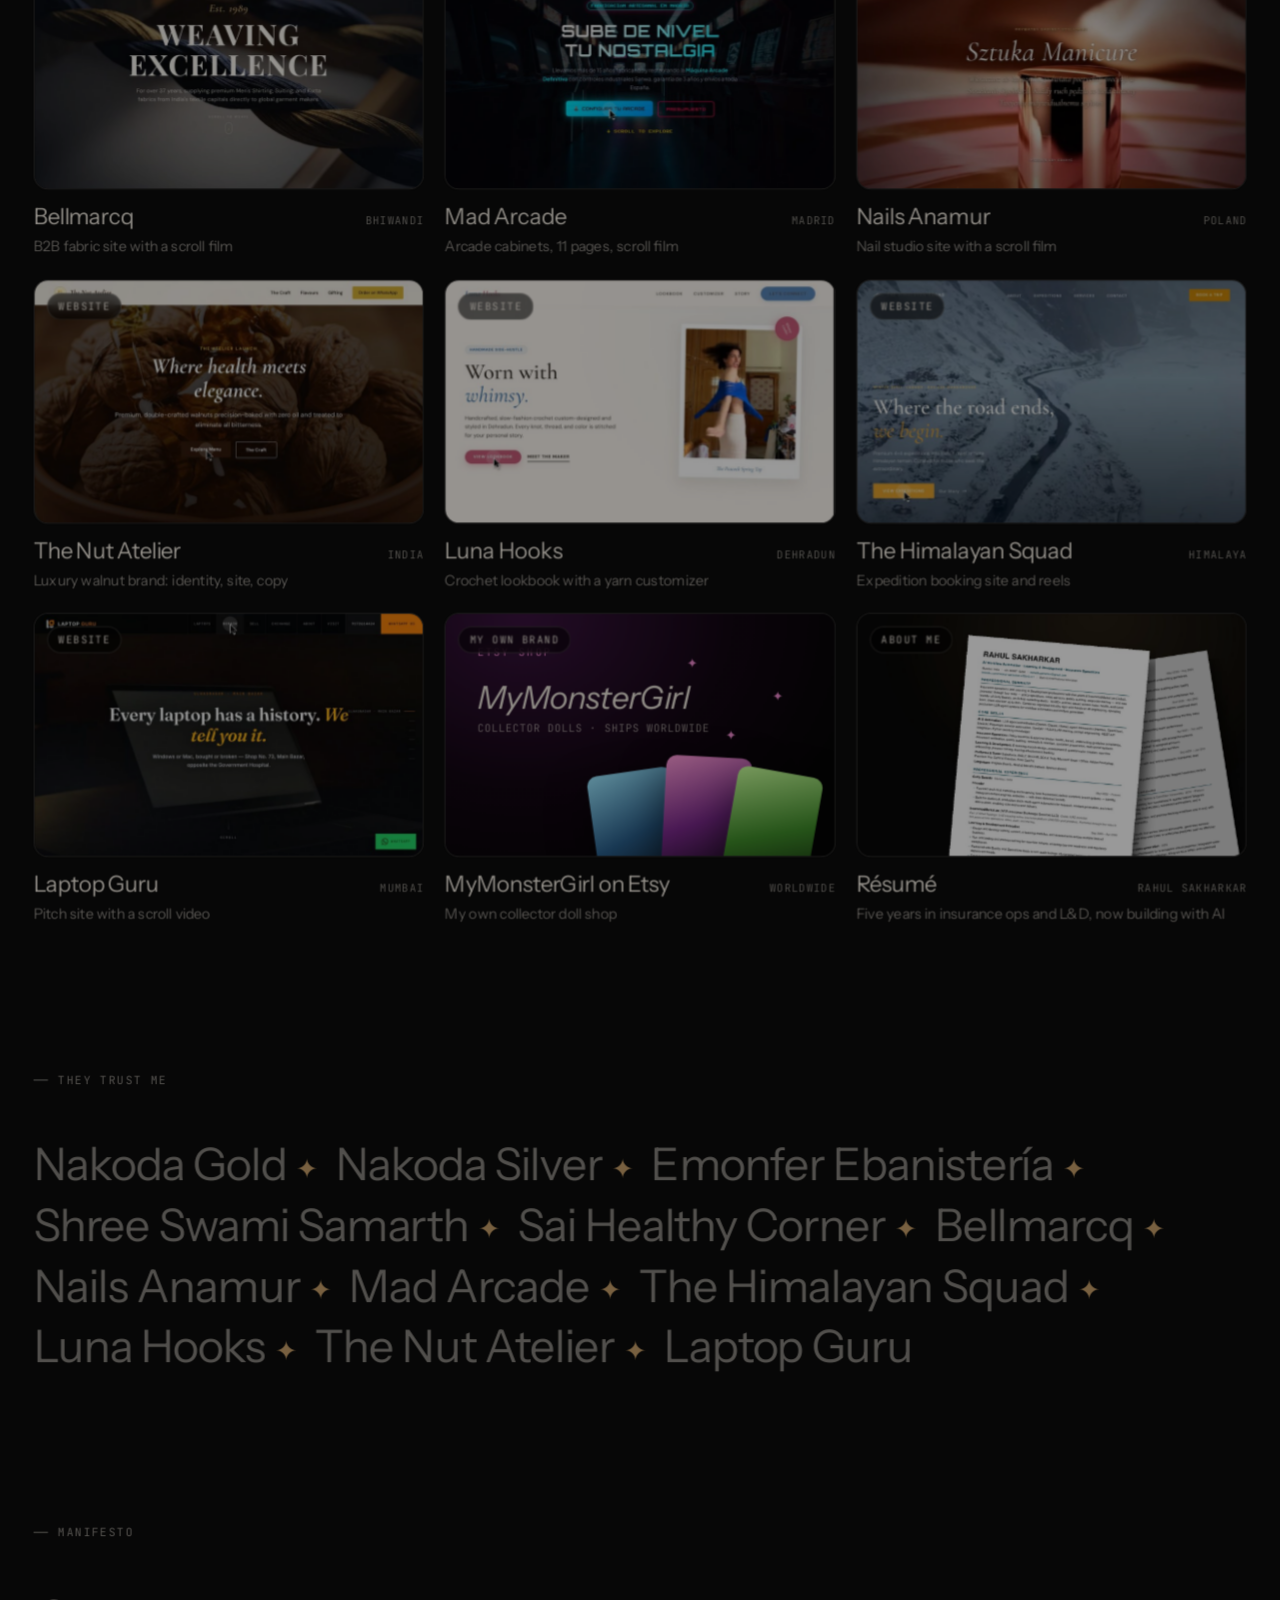
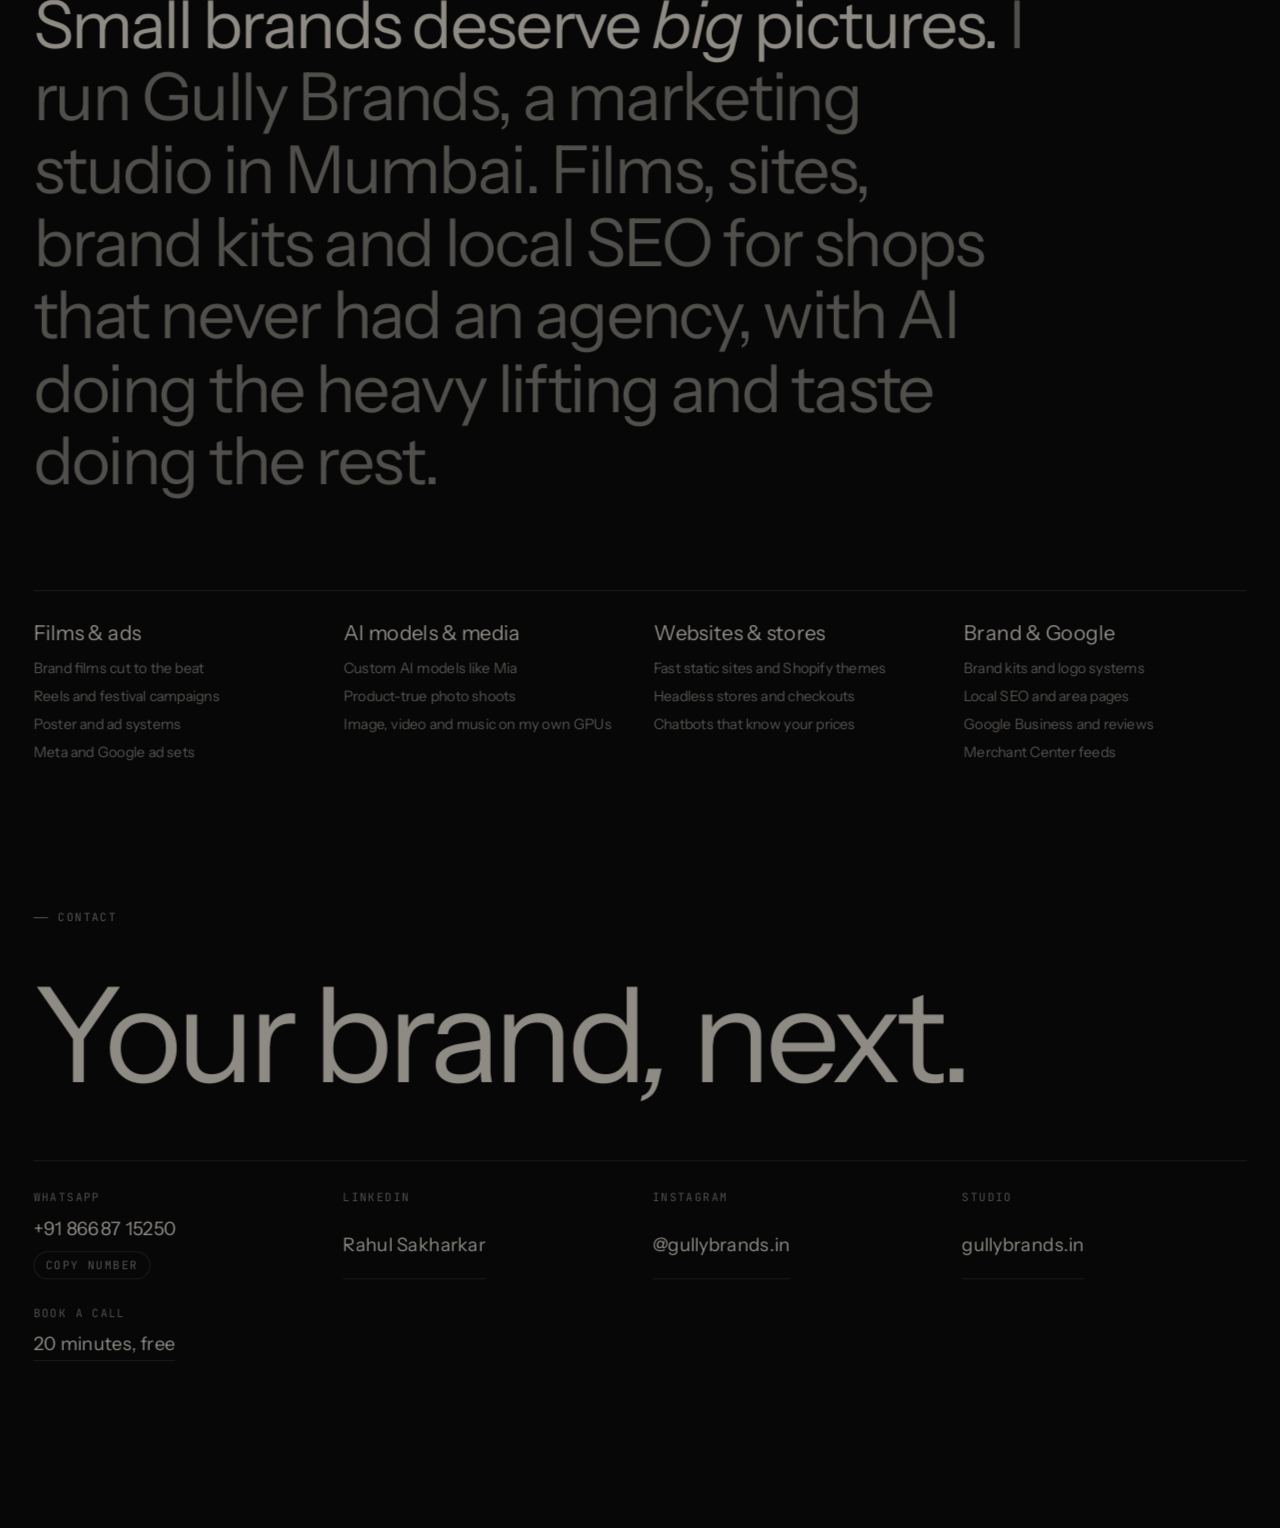
==== commit d1a8b9f8: "Portfolio: scrolling starts the Hotstepper once the visitor has interacted at all this visit The unl" ====
--- a/portfolio/index.html
+++ b/portfolio/index.html
@@ -958,12 +958,14 @@
   // a wheel, a key. Browsers decide which of these count as a real interaction; where the browser
   // can tell us (navigator.userActivation) we only try when it says yes, otherwise we try and let play() fail quietly.
   const ua = navigator.userActivation;
+  // Chrome allows sound for the rest of the visit once the page has had one real tap or swipe (sticky activation),
+  // so a later scroll may start it; a scroll on its own never counts, which no page can change.
   const first = e => {
-    if (ua ? !ua.isActive : (e.type === 'pointerdown' && e.pointerType !== 'mouse') || e.type === 'touchmove' || e.type === 'wheel' || e.type === 'scroll') return;
+    if (ua ? !(ua.isActive || ua.hasBeenActive) : (e.type === 'pointerdown' && e.pointerType !== 'mouse') || e.type === 'touchmove' || e.type === 'wheel' || e.type === 'scroll') return;
     const now = performance.now(); if (now - lastFirst < 250) return; lastFirst = now;
     if (!introOver && !audible) soundOn();
     if (!introOver && filmOn && film.paused && !ended) film.play().catch(() => {});
-    if (introOver) { siteUnlock(); if (siteOn && !au.paused && !au.muted) ['touchmove', 'wheel', 'scroll'].forEach(t => removeEventListener(t, first, { capture: true })); }
+    if (introOver) { siteUnlock(); if (siteOn && !au.paused && !au.muted && au.src.indexOf('hotstepper') >= 0) ['touchmove', 'wheel', 'scroll'].forEach(t => removeEventListener(t, first, { capture: true })); }
   };
   ['pointerdown', 'pointerup', 'touchstart', 'touchmove', 'touchend', 'keydown', 'click', 'wheel', 'scroll'].forEach(t => addEventListener(t, first, { capture: true, passive: true }));
   $('#badge').addEventListener('click', e => { e.stopPropagation(); soundOn(); });
@@ -1084,7 +1086,8 @@
   }
   function npGo(){
     const r = au.play();
-    if (r && r.then) r.then(() => { fadeIn(); npState(); }, () => {
+    if (r && r.then) r.then(() => { fadeIn(); npState(); }, err => {
+      if (err && err.name === 'AbortError' && !npGo.retried) { npGo.retried = true; setTimeout(npGo, 250); return; }   // load interrupted, not refused
       au.muted = true;                                       // the browser wants a tap first: run silently, ring the button
       au.play().then(npState, npState);
     });
@@ -1105,7 +1108,16 @@
       setTimeout(() => { if (au.src.indexOf('hotstepper') < 0) { clearInterval(fadeT); go(); } }, 900);   // iOS ignores volume
     } else go();
   }
-  function siteUnlock(){ if (read('rs_paused') === '1' || adOpen || !siteOn) return; if (navigator.userActivation && !navigator.userActivation.isActive) return; if (au.muted) { au.muted = false; fadeIn(); } if (au.paused) au.play().then(fadeIn, () => {}); npState(); }
+  function siteUnlock(){
+    if (read('rs_paused') === '1' || adOpen || !siteOn) return;
+    const ua_ = navigator.userActivation; if (ua_ && !ua_.isActive && !ua_.hasBeenActive) return;
+    if (au.muted) {
+      au.muted = false; fadeIn();
+      setTimeout(() => { if (au.paused && read('rs_paused') !== '1') { au.muted = true; au.play().catch(() => {}); npState(); } }, 300);   // not allowed yet: keep the silent loop and the tap hint
+    }
+    if (au.paused) au.play().then(fadeIn, () => {});
+    npState();
+  }
   function siteLive(){ return !au.paused && !au.muted; }
   function siteSoundOn(){ store('rs_paused', '0'); au.muted = false; if (au.paused) npGo(); else fadeIn(); npState(); }
   function pauseForAd(){ wasPlaying = !au.paused; au.pause(); npState(); }
